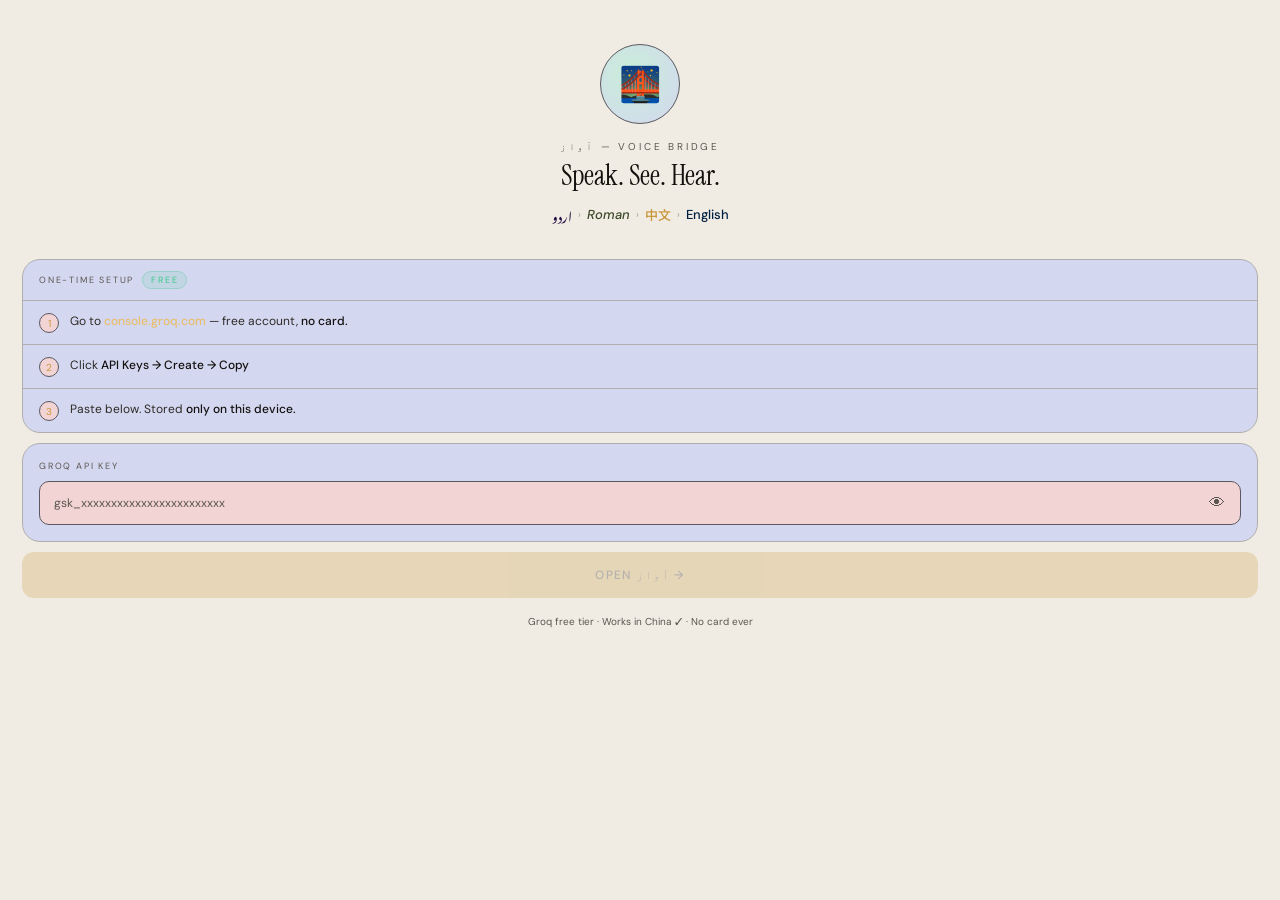
==== index.html @ 57aa71ff "Update index.html" ====
<!DOCTYPE html>
<html lang="ur">
<head>
<meta charset="UTF-8">
<meta name="viewport" content="width=device-width, initial-scale=1.0, maximum-scale=1.0, user-scalable=no">
<meta name="apple-mobile-web-app-capable" content="yes">
<meta name="apple-mobile-web-app-status-bar-style" content="black-translucent">
<meta name="apple-mobile-web-app-title" content="آواز">
<title>آواز</title>
<link href="https://fonts.googleapis.com/css2?family=Noto+Nastaliq+Urdu:wght@400;600&family=Noto+Sans+SC:wght@300;400&family=Instrument+Serif:ital@0;1&family=DM+Sans:ital,wght@0,300;0,400;0,500;1,300&display=swap" rel="stylesheet">
<style>
:root {
  --bg:    #f0ece3;
  --card:  #e8e4db;
  --s1:    #d4d7f0;
  --s2:    #f2d4d4;
  --s3:    #c8eed8;
  --rim:   #b0aead;
  --rim2:  #5a5860;
  --gold:  #c9973a;
  --goldf: #e8be6a;
  --goldd: #7a5a18;
  --jade:  #3ec98a;
  --red:   #e05555;
  --ink:   #12100e;
  --ink2:  #2d2a26;
  --ink3:  #5a5650;
  --ur-c:  #1a0a40;
  --ro-c:  #3d4a2a;
  --zh-c:  #2a1a00;
  --en-c:  #002040;
}
*,*::before,*::after{box-sizing:border-box;margin:0;padding:0;-webkit-tap-highlight-color:transparent;user-select:none;}
html,body{height:100%;height:-webkit-fill-available;background:var(--bg);color:var(--ink);font-family:'DM Sans',sans-serif;overflow:hidden;}

/* ══ SETUP ══ */
#setup{position:fixed;inset:0;z-index:999;background:var(--bg);display:flex;flex-direction:column;overflow-y:auto;-webkit-overflow-scrolling:touch;}
.setup-inner{flex:1;display:flex;flex-direction:column;align-items:center;padding:0 22px;padding-top:max(env(safe-area-inset-top,0px),44px);padding-bottom:max(env(safe-area-inset-bottom,0px),36px);}
.logo-ring{width:80px;height:80px;border-radius:50%;border:1px solid var(--rim2);background:radial-gradient(circle at 38% 38%,var(--s3),var(--s1));display:flex;align-items:center;justify-content:center;font-size:34px;margin-bottom:16px;}
.setup-eyebrow{font-size:10px;letter-spacing:0.28em;color:var(--ink3);text-transform:uppercase;margin-bottom:4px;}
.setup-title{font-family:'Instrument Serif',serif;font-size:28px;color:var(--ink);margin-bottom:4px;}
.setup-langs{display:flex;align-items:center;gap:6px;margin-bottom:28px;flex-wrap:wrap;justify-content:center;}
.sl{font-size:13px;font-weight:500;}
.sl.ur{font-family:'Noto Nastaliq Urdu',serif;color:var(--ur-c);}
.sl.ro{font-family:'DM Sans',sans-serif;font-style:italic;color:var(--ro-c);}
.sl.zh{font-family:'Noto Sans SC',sans-serif;color:var(--gold);}
.sl.en{color:var(--en-c);}
.s-arr{color:var(--ink3);font-size:10px;opacity:0.5;}
.steps-card{width:100%;background:var(--s1);border:0.5px solid var(--rim);border-radius:18px;overflow:hidden;margin-bottom:10px;}
.steps-head{padding:11px 16px;border-bottom:0.5px solid var(--rim);font-size:9px;letter-spacing:0.2em;color:var(--ink3);text-transform:uppercase;display:flex;align-items:center;gap:8px;}
.free-pill{background:rgba(62,201,138,0.12);border:0.5px solid rgba(62,201,138,0.3);border-radius:20px;padding:2px 8px;font-size:9px;color:var(--jade);}
.step-row{display:flex;gap:11px;align-items:flex-start;padding:11px 16px;border-bottom:0.5px solid var(--rim);}
.step-row:last-child{border-bottom:none;}
.step-n{width:20px;height:20px;border-radius:50%;background:var(--s2);border:0.5px solid var(--rim2);font-size:10px;color:var(--gold);display:flex;align-items:center;justify-content:center;flex-shrink:0;margin-top:1px;}
.step-text{font-size:12px;color:var(--ink2);line-height:1.6;}
.step-text a{color:var(--goldf);text-decoration:none;font-weight:500;}
.step-text strong{color:var(--ink);font-weight:500;}
.key-card{width:100%;background:var(--s1);border:0.5px solid var(--rim);border-radius:18px;padding:16px;margin-bottom:10px;}
.key-label{font-size:9px;letter-spacing:0.2em;color:var(--ink3);text-transform:uppercase;margin-bottom:9px;}
.key-field{position:relative;display:flex;align-items:center;}
.key-input{width:100%;background:var(--s2);border:0.5px solid var(--rim2);border-radius:10px;padding:13px 44px 13px 14px;font-family:'DM Sans',monospace;font-size:12px;color:var(--ink);outline:none;-webkit-appearance:none;}
.key-input::placeholder{color:var(--ink3);}
.eye-btn{position:absolute;right:12px;background:none;border:none;color:var(--ink3);font-size:16px;cursor:pointer;padding:4px;line-height:1;}
.cta{width:100%;padding:15px;background:var(--gold);border:none;border-radius:12px;font-family:'DM Sans',sans-serif;font-size:12px;font-weight:500;letter-spacing:0.12em;text-transform:uppercase;color:#07080f;cursor:pointer;transition:opacity 0.15s,transform 0.1s;margin-bottom:14px;}
.cta:disabled{opacity:0.25;cursor:not-allowed;}
.cta:active{transform:scale(0.97);opacity:0.9;}
.setup-note{font-size:10px;color:var(--ink3);text-align:center;line-height:1.9;}

/* ══ APP ══ */
#app{display:none;flex-direction:column;height:100%;height:-webkit-fill-available;}
.topbar{display:flex;align-items:center;justify-content:space-between;padding:max(env(safe-area-inset-top,0px),14px) 18px 12px;border-bottom:0.5px solid var(--rim);flex-shrink:0;}
.tb-brand{display:flex;align-items:baseline;gap:8px;}
.tb-name{font-family:'Instrument Serif',serif;font-size:20px;color:var(--ink);}
.tb-langs{display:flex;align-items:center;gap:4px;opacity:0.65;}
.tb-l{font-size:10px;}
.tb-l.ur{font-family:'Noto Nastaliq Urdu',serif;color:var(--ur-c);}
.tb-l.ro{font-style:italic;color:var(--ro-c);}
.tb-l.zh{font-family:'Noto Sans SC',sans-serif;color:var(--gold);}
.tb-l.en{color:var(--en-c);}
.tb-dot{width:3px;height:3px;border-radius:50%;background:var(--rim);flex-shrink:0;}
.gear-btn{width:34px;height:34px;border-radius:50%;background:var(--s1);border:0.5px solid var(--rim);display:flex;align-items:center;justify-content:center;font-size:15px;cursor:pointer;color:var(--ink3);transition:all 0.15s;}
.gear-btn:active{transform:scale(0.88);}

.history{flex:1;overflow-y:auto;overflow-x:hidden;padding:12px 14px 6px;display:flex;flex-direction:column;gap:10px;-webkit-overflow-scrolling:touch;}
.history::-webkit-scrollbar{display:none;}

.empty{flex:1;display:flex;flex-direction:column;align-items:center;justify-content:center;gap:14px;padding:40px 16px;}
.empty-orb{width:88px;height:88px;border-radius:50%;background:var(--s1);border:1px solid var(--rim);display:flex;align-items:center;justify-content:center;font-size:36px;}
.empty-title{font-family:'Instrument Serif',serif;font-size:24px;color:var(--ink2);}
.empty-hint{font-size:11px;color:var(--ink3);text-align:center;line-height:2.1;letter-spacing:0.03em;}

/* ── LIVE PANEL ── */
.live-panel{margin:0 14px 6px;background:var(--s1);border:0.5px solid var(--rim2);border-radius:16px;overflow:hidden;display:none;flex-direction:column;}
.live-panel.show{display:flex;}
.live-rec-row{display:flex;align-items:center;gap:9px;padding:10px 14px;border-bottom:0.5px solid var(--rim);}
.live-rec-dot{width:7px;height:7px;border-radius:50%;background:var(--red);animation:blink 0.8s infinite;flex-shrink:0;}
.live-rec-label{font-size:9px;letter-spacing:0.18em;color:var(--ink3);text-transform:uppercase;flex:1;}
.waveform{display:flex;align-items:center;gap:2px;height:16px;}
.wv{width:3px;border-radius:3px;background:var(--red);opacity:0.6;}
.wv:nth-child(1){animation:wave 0.9s 0.0s infinite ease-in-out;}
.wv:nth-child(2){animation:wave 0.9s 0.1s infinite ease-in-out;}
.wv:nth-child(3){animation:wave 0.9s 0.2s infinite ease-in-out;}
.wv:nth-child(4){animation:wave 0.9s 0.3s infinite ease-in-out;}
.wv:nth-child(5){animation:wave 0.9s 0.15s infinite ease-in-out;}
.wv:nth-child(6){animation:wave 0.9s 0.05s infinite ease-in-out;}
@keyframes wave{0%,100%{height:3px}50%{height:14px}}
.live-preview{padding:10px 14px;display:none;}
.live-preview.show{display:block;}
.live-preview-text{font-family:'Noto Nastaliq Urdu',serif;font-size:18px;color:var(--ur-c);direction:rtl;line-height:2;}

/* ── EDIT PANEL ── */
.edit-panel{margin:0 14px 6px;background:#fffcf0;border:1.5px solid var(--gold);border-radius:16px;overflow:hidden;display:none;flex-direction:column;animation:slideUp 0.22s cubic-bezier(0.2,0,0,1);}
.edit-panel.show{display:flex;}
@keyframes slideUp{from{opacity:0;transform:translateY(8px);}to{opacity:1;transform:translateY(0);}}
.edit-hdr{display:flex;align-items:center;justify-content:space-between;padding:9px 13px;background:rgba(201,151,58,0.07);border-bottom:1px solid rgba(201,151,58,0.2);}
.edit-title-txt{font-size:9px;letter-spacing:0.2em;color:var(--goldd);text-transform:uppercase;font-weight:500;}
.edit-hint-txt{font-size:9px;color:var(--ink3);font-style:italic;}
.edit-body{padding:11px 13px;border-bottom:1px solid rgba(201,151,58,0.15);}
.edit-ur-label{font-size:8px;letter-spacing:0.18em;color:var(--ink3);text-transform:uppercase;margin-bottom:5px;}
.edit-textarea{width:100%;font-family:'Noto Nastaliq Urdu',serif;font-size:19px;color:var(--ur-c);direction:rtl;line-height:2;background:transparent;border:none;outline:none;resize:none;-webkit-appearance:none;user-select:text;-webkit-user-select:text;min-height:56px;padding:2px;caret-color:var(--gold);}
.edit-textarea::placeholder{color:rgba(201,151,58,0.3);font-size:15px;}
.edit-foot{display:flex;gap:8px;padding:9px 13px;align-items:center;}
.edit-cancel{width:40px;height:40px;border-radius:50%;background:rgba(224,85,85,0.07);border:0.5px solid rgba(224,85,85,0.25);display:flex;align-items:center;justify-content:center;font-size:14px;cursor:pointer;color:var(--red);flex-shrink:0;transition:all 0.15s;}
.edit-cancel:active{transform:scale(0.88);}
.edit-go{flex:1;padding:12px;background:var(--gold);border:none;border-radius:10px;font-family:'DM Sans',sans-serif;font-size:11px;font-weight:500;letter-spacing:0.1em;text-transform:uppercase;color:#07080f;cursor:pointer;transition:opacity 0.15s,transform 0.1s;}
.edit-go:active{transform:scale(0.96);}
.edit-go:disabled{opacity:0.28;cursor:not-allowed;transform:none!important;}

/* ── BUBBLE ── */
.bubble{animation:riseUp 0.3s cubic-bezier(0.2,0,0,1);}
@keyframes riseUp{from{opacity:0;transform:translateY(10px) scale(0.99);}to{opacity:1;transform:translateY(0) scale(1);}}
.bcard{background:var(--card);border:0.5px solid var(--rim);border-radius:16px;overflow:hidden;transition:border-color 0.25s,box-shadow 0.25s;}
.bcard.speaking{border-color:var(--goldd);box-shadow:0 0 0 1px var(--goldd),0 0 24px rgba(201,151,58,0.09);}

/* each language row */
.brow{display:flex;align-items:stretch;border-bottom:0.5px solid var(--rim);}
.brow:last-of-type{border-bottom:none;}
.brow-flag{width:24px;flex-shrink:0;display:flex;align-items:center;justify-content:center;padding-left:9px;}
.brow-flag-dot{width:5px;height:5px;border-radius:50%;}
.brow-flag-dot.ur{background:var(--ur-c);}
.brow-flag-dot.ro{background:var(--ro-c);}
.brow-flag-dot.zh{background:var(--gold);}
.brow-flag-dot.en{background:var(--en-c);}
.brow-content{flex:1;padding:7px 9px 7px 5px;min-width:0;}
.brow-label{font-size:7px;letter-spacing:0.16em;text-transform:uppercase;margin-bottom:1px;opacity:0.5;}
.brow-label.ur{color:var(--ur-c);}
.brow-label.ro{color:var(--ro-c);}
.brow-label.zh{color:var(--gold);}
.brow-label.en{color:var(--en-c);}
.brow-text.ur{font-family:'Noto Nastaliq Urdu',serif;font-size:17px;color:var(--ur-c);direction:rtl;line-height:1.85;text-align:right;}
.brow-text.ro{font-family:'DM Sans',sans-serif;font-style:italic;font-size:12px;color:var(--ro-c);line-height:1.45;font-weight:300;}
.brow-text.zh{font-family:'Noto Sans SC',sans-serif;font-size:19px;color:var(--zh-c);line-height:1.35;font-weight:300;letter-spacing:0.02em;}
.brow-text.en{font-family:'DM Sans',sans-serif;font-size:12px;color:var(--en-c);line-height:1.45;font-weight:300;}

/* zh char spans */
.zh-char{display:inline;transition:color 0.12s,text-shadow 0.12s;}
.zh-char.lit{color:var(--goldf);text-shadow:0 0 16px rgba(232,190,106,0.55);}

/* action btns — on zh row right side */
.brow-actions{display:flex;flex-direction:column;gap:4px;padding:0 9px 0 3px;align-items:center;justify-content:center;flex-shrink:0;}
.icon-btn{width:32px;height:32px;border-radius:50%;display:flex;align-items:center;justify-content:center;cursor:pointer;font-size:12px;transition:all 0.15s;}
.icon-btn:active{transform:scale(0.85);}
.spk-btn{background:var(--s2);border:0.5px solid var(--rim2);color:var(--ink3);}
.spk-btn.on{background:rgba(201,151,58,0.12);border-color:var(--gold);color:var(--gold);}
.edt-btn{background:rgba(201,151,58,0.07);border:0.5px solid rgba(201,151,58,0.25);color:var(--goldd);}

.bfoot{display:flex;align-items:center;justify-content:space-between;padding:4px 11px 6px;}
.bfoot-time{font-size:8px;color:var(--ink3);}
.bfoot-badge{font-size:8px;color:var(--goldd);letter-spacing:0.1em;text-transform:uppercase;}

/* ── STATUS ── */
.statusbar{margin:4px 14px 5px;background:var(--s1);border:0.5px solid var(--rim);border-radius:10px;padding:9px 13px;display:flex;align-items:center;gap:9px;flex-shrink:0;}
.sdot{width:7px;height:7px;border-radius:50%;background:var(--rim2);flex-shrink:0;transition:background 0.2s;}
.sdot.rec{background:var(--red);animation:blink 0.9s infinite;}
.sdot.proc{background:var(--gold);animation:blink 0.5s infinite;}
.sdot.ok{background:var(--jade);}
@keyframes blink{0%,100%{opacity:1}50%{opacity:0.12}}
.smsg{font-size:11px;color:var(--ink2);letter-spacing:0.03em;flex:1;}
.errbox{margin:0 14px 4px;background:rgba(224,85,85,0.07);border:0.5px solid rgba(224,85,85,0.22);border-radius:10px;padding:9px 13px;font-size:11px;color:var(--red);line-height:1.6;display:none;}
.errbox.show{display:block;}
.install-banner{margin:0 14px 4px;background:rgba(201,151,58,0.07);border:0.5px solid rgba(201,151,58,0.2);border-radius:10px;padding:9px 13px;font-size:11px;color:var(--ink2);line-height:1.7;display:none;}
.install-banner.show{display:block;}
.install-banner strong{color:var(--goldf);font-weight:500;}

/* ── CONTROLS ── */
.controls{padding:10px 28px;padding-bottom:max(env(safe-area-inset-bottom,0px),16px);display:flex;align-items:center;justify-content:center;gap:24px;flex-shrink:0;}
.ctrl-btn{width:46px;height:46px;border-radius:50%;background:var(--s1);border:0.5px solid var(--rim);display:flex;align-items:center;justify-content:center;cursor:pointer;color:var(--ink3);font-size:17px;transition:all 0.15s;}
.ctrl-btn:active{transform:scale(0.88);}
.mic-wrap{display:flex;flex-direction:column;align-items:center;gap:7px;}
.mic-btn{width:76px;height:76px;border-radius:50%;background:var(--s2);border:1.5px solid var(--rim2);display:flex;align-items:center;justify-content:center;cursor:pointer;outline:none;-webkit-appearance:none;transition:all 0.2s;}
.mic-svg{width:27px;height:27px;fill:var(--ink3);transition:fill 0.2s;}
.mic-btn.rec{background:rgba(224,85,85,0.09);border-color:var(--red);animation:pulse 1.6s infinite;}
.mic-btn.rec .mic-svg{fill:var(--red);}
.mic-btn.proc{border-color:var(--goldd);}
.mic-btn.proc .mic-svg{fill:var(--gold);}
.mic-btn.edit-mode{border-color:var(--goldd);background:rgba(201,151,58,0.05);}
.mic-btn.edit-mode .mic-svg{fill:var(--goldd);}
@keyframes pulse{0%{box-shadow:0 0 0 0 rgba(224,85,85,0.35);}60%{box-shadow:0 0 0 18px rgba(224,85,85,0);}100%{box-shadow:0 0 0 0 rgba(224,85,85,0);}}
.mic-btn:active{transform:scale(0.92);}
.mic-label{font-size:9px;color:var(--ink3);letter-spacing:0.16em;text-transform:uppercase;}
</style>
</head>
<body>

<!-- ══════════ SETUP ══════════ -->
<div id="setup">
<div class="setup-inner">
  <div class="logo-ring">🌉</div>
  <div class="setup-eyebrow">آواز — Voice Bridge</div>
  <div class="setup-title">Speak. See. Hear.</div>
  <div class="setup-langs">
    <span class="sl ur">اردو</span><span class="s-arr">›</span>
    <span class="sl ro">Roman</span><span class="s-arr">›</span>
    <span class="sl zh">中文</span><span class="s-arr">›</span>
    <span class="sl en">English</span>
  </div>

  <div class="steps-card">
    <div class="steps-head">One-time setup <span class="free-pill">FREE</span></div>
    <div class="step-row">
      <div class="step-n">1</div>
      <div class="step-text">Go to <a href="https://console.groq.com" target="_blank">console.groq.com</a> — free account, <strong>no card.</strong></div>
    </div>
    <div class="step-row">
      <div class="step-n">2</div>
      <div class="step-text">Click <strong>API Keys → Create → Copy</strong></div>
    </div>
    <div class="step-row">
      <div class="step-n">3</div>
      <div class="step-text">Paste below. Stored <strong>only on this device.</strong></div>
    </div>
  </div>

  <div class="key-card">
    <div class="key-label">Groq API Key</div>
    <div class="key-field">
      <input type="password" id="keyInput" class="key-input"
        placeholder="gsk_xxxxxxxxxxxxxxxxxxxxxxxx"
        autocomplete="off" autocorrect="off" autocapitalize="none" spellcheck="false">
      <button class="eye-btn" onclick="toggleEye()">👁</button>
    </div>
  </div>

  <button class="cta" id="ctaBtn" onclick="saveKey()" disabled>Open آواز →</button>
  <p class="setup-note">Groq free tier · Works in China ✓ · No card ever</p>
</div>
</div>

<!-- ══════════ APP ══════════ -->
<div id="app">
  <div class="topbar">
    <div class="tb-brand">
      <div class="tb-name">آواز</div>
      <div class="tb-langs">
        <span class="tb-l ur">اردو</span><div class="tb-dot"></div>
        <span class="tb-l ro">roman</span><div class="tb-dot"></div>
        <span class="tb-l zh">中文</span><div class="tb-dot"></div>
        <span class="tb-l en">en</span>
      </div>
    </div>
    <div class="gear-btn" onclick="resetKey()">⚙</div>
  </div>

  <div class="history" id="history">
    <div class="empty" id="emptyState">
      <div class="empty-orb">🎙</div>
      <div class="empty-title">بولیں</div>
      <div class="empty-hint">speak urdu · whisper transcribes<br>fix if needed · see all 4 languages<br>hear chinese instantly</div>
    </div>
  </div>

  <!-- LIVE PANEL -->
  <div class="live-panel" id="livePanel">
    <div class="live-rec-row" id="recRow">
      <div class="live-rec-dot"></div>
      <div class="live-rec-label" id="recLabel">listening in urdu</div>
      <div class="waveform"><div class="wv"></div><div class="wv"></div><div class="wv"></div><div class="wv"></div><div class="wv"></div><div class="wv"></div></div>
    </div>
    <div class="live-preview" id="livePreview">
      <div class="live-preview-text" id="livePreviewText"></div>
    </div>
  </div>

  <!-- EDIT PANEL -->
  <div class="edit-panel" id="editPanel">
    <div class="edit-hdr">
      <div class="edit-title-txt">✏️ &nbsp;fix urdu — ترمیم</div>
      <div class="edit-hint-txt">whisper mistake? correct it</div>
    </div>
    <div class="edit-body">
      <div class="edit-ur-label">اردو transcript</div>
      <textarea id="editTextarea" class="edit-textarea" dir="rtl"
        placeholder="یہاں لکھیں…" rows="3"
        autocorrect="off" autocapitalize="off" spellcheck="false"></textarea>
    </div>
    <div class="edit-foot">
      <div class="edit-cancel" onclick="cancelEdit()">✕</div>
      <button class="edit-go" id="editGoBtn" onclick="confirmEdit()">→ translate all 4</button>
    </div>
  </div>

  <div class="errbox" id="errbox"></div>
  <div class="install-banner" id="installBanner">
    💡 <strong>Add to Home Screen:</strong> Safari Share (↑) → "Add to Home Screen"
  </div>

  <div class="statusbar">
    <div class="sdot" id="sdot"></div>
    <div class="smsg" id="smsg">ready — tap mic · speak in urdu</div>
  </div>

  <div class="controls">
    <div class="ctrl-btn" onclick="clearHistory()">✕</div>
    <div class="mic-wrap">
      <button class="mic-btn" id="micBtn" onclick="handleMic()">
        <svg class="mic-svg" viewBox="0 0 24 24" xmlns="http://www.w3.org/2000/svg">
          <path d="M12 1a4 4 0 0 1 4 4v6a4 4 0 0 1-8 0V5a4 4 0 0 1 4-4zm0 16a7 7 0 0 0 7-7 1 1 0 0 1 2 0 9 9 0 0 1-8 8.945V21h2a1 1 0 0 1 0 2H9a1 1 0 0 1 0-2h2v-2.055A9 9 0 0 1 3 10a1 1 0 0 1 2 0 7 7 0 0 0 7 7z"/>
        </svg>
      </button>
      <span class="mic-label" id="micLabel">tap to speak</span>
    </div>
    <div class="ctrl-btn" onclick="replayLast()">▶</div>
  </div>
</div>

<script>
'use strict';
const $=id=>document.getElementById(id);
const setupEl=$('setup'),appEl=$('app');
const keyInput=$('keyInput'),ctaBtn=$('ctaBtn');
const historyEl=$('history');
const livePanel=$('livePanel'),recLabel=$('recLabel');
const livePreview=$('livePreview'),livePreviewText=$('livePreviewText');
const editPanel=$('editPanel'),editTextarea=$('editTextarea'),editGoBtn=$('editGoBtn');
const errbox=$('errbox'),sdot=$('sdot'),smsg=$('smsg');
const micBtn=$('micBtn'),micLabel=$('micLabel'),installBanner=$('installBanner');

let groqKey='',mediaRecorder=null,audioChunks=[];
let isRecording=false,lastBubbleId=null,count=0,ttsTimer=null,pendingUrdu='';

// ── boot ──
document.addEventListener('DOMContentLoaded',()=>{
  const s=localStorage.getItem('vb_key');
  if(s&&s.startsWith('gsk_')){groqKey=s;openApp();}
});
keyInput.addEventListener('input',()=>{ctaBtn.disabled=keyInput.value.trim().length<20;});
function toggleEye(){keyInput.type=keyInput.type==='password'?'text':'password';}
function saveKey(){const k=keyInput.value.trim();if(!k)return;groqKey=k;localStorage.setItem('vb_key',k);openApp();}
function openApp(){
  setupEl.style.display='none';appEl.style.display='flex';
  const ios=/iP(hone|ad|od)/.test(navigator.userAgent)&&!window.MSStream;
  if(ios&&!window.navigator.standalone&&!localStorage.getItem('vb_hint')){
    installBanner.classList.add('show');localStorage.setItem('vb_hint','1');
    setTimeout(()=>installBanner.classList.remove('show'),8000);
  }
  window.speechSynthesis&&window.speechSynthesis.getVoices();
}
function resetKey(){if(!confirm('Change Groq API key?'))return;localStorage.removeItem('vb_key');location.reload();}
function setSt(type,msg){sdot.className='sdot'+(type?' '+type:'');smsg.textContent=msg;}
function showErr(msg,ms=6000){errbox.textContent=msg;errbox.classList.add('show');setTimeout(()=>errbox.classList.remove('show'),ms);}

// ── live panel ──
function showLivePanel(recMode){
  livePanel.classList.add('show');
  livePreview.classList.remove('show');
  livePreviewText.textContent='';
  recLabel.textContent=recMode?'listening in urdu':'transcribing…';
}
function hideLivePanel(){livePanel.classList.remove('show');}

// ── edit panel ──
function showEditPanel(urdu){
  pendingUrdu=urdu;
  editTextarea.value=urdu;
  editGoBtn.disabled=!urdu.trim();
  editPanel.classList.add('show');
  micBtn.classList.add('edit-mode');
  micLabel.textContent='confirm →';
  setSt('proc','review · fix urdu if whisper erred');
  setTimeout(()=>{
    editTextarea.focus();
    const l=editTextarea.value.length;
    editTextarea.setSelectionRange(l,l);
  },250);
}
function hideEditPanel(){
  editPanel.classList.remove('show');
  micBtn.classList.remove('edit-mode');
  micLabel.textContent='tap to speak';
}
editTextarea.addEventListener('input',()=>{editGoBtn.disabled=!editTextarea.value.trim();});
function cancelEdit(){hideEditPanel();hideLivePanel();pendingUrdu='';setSt('','ready — tap mic · speak in urdu');}

// ── confirm → fetch all 4 via single Groq LLM call ──
async function confirmEdit(){
  const urdu=editTextarea.value.trim();
  if(!urdu)return;
  const wasEdited=(urdu!==pendingUrdu);
  hideEditPanel();
  micBtn.classList.add('proc');
  micLabel.textContent='translating…';
  setSt('proc','fetching roman + 中文 + english…');
  editGoBtn.disabled=true;

  try{
    const result=await fetchAllTranslations(urdu);
    micBtn.classList.remove('proc');
    micLabel.textContent='tap to speak';
    setSt('ok','speaking chinese…');
    const id=addBubble(urdu,result.roman,result.zh,result.en,wasEdited);
    lastBubbleId=id;
    speakBubble(id,result.zh,()=>setSt('','ready — tap mic · speak in urdu'));
  }catch(e){
    micBtn.classList.remove('proc');
    micLabel.textContent='tap to speak';
    showErr(e.message||'translation error');
    setSt('','ready — tap mic · speak in urdu');
  }finally{
    editGoBtn.disabled=false;
  }
}

// ── single Groq LLM call → roman + zh + en ──
async function fetchAllTranslations(urdu){
  const prompt=`Translate this Urdu text into three forms. Return ONLY a JSON object, no markdown, no preamble.

Urdu: "${urdu}"

Return exactly:
{"roman":"<phonetic Roman Urdu transliteration>","zh":"<Simplified Chinese translation>","en":"<English translation>"}`;

  const resp=await fetch('https://api.groq.com/openai/v1/chat/completions',{
    method:'POST',
    headers:{'Authorization':'Bearer '+groqKey,'Content-Type':'application/json'},
    body:JSON.stringify({
      model:'llama-3.3-70b-versatile',
      max_tokens:300,
      temperature:0.1,
      messages:[{role:'user',content:prompt}]
    })
  });

  if(resp.status===401)throw new Error('Invalid API key — tap ⚙ to update.');
  if(resp.status===429)throw new Error('Rate limit hit. Wait and retry.');
  if(!resp.ok){
    let m='API error '+resp.status;
    try{const j=await resp.json();m=j?.error?.message||m;}catch(_){}
    throw new Error(m);
  }
  const data=await resp.json();
  let text=(data.choices?.[0]?.message?.content||'').trim();
  // strip any accidental markdown fences
  text=text.replace(/^```[a-z]*\n?/i,'').replace(/\n?```$/,'').trim();
  let parsed;
  try{parsed=JSON.parse(text);}catch(e){throw new Error('Translation parse error. Try again.');}
  if(!parsed.roman||!parsed.zh||!parsed.en)throw new Error('Incomplete translation response.');
  return parsed;
}

// ── mic / recording ──
async function handleMic(){
  if(editPanel.classList.contains('show')){confirmEdit();return;}
  if(isRecording){stopRec();return;}
  try{
    const stream=await navigator.mediaDevices.getUserMedia({audio:{echoCancellation:true,noiseSuppression:true,sampleRate:16000}});
    startRec(stream);
  }catch(e){showErr('Microphone access denied.');}
}

function startRec(stream){
  audioChunks=[];
  const types=['audio/webm;codecs=opus','audio/webm','audio/mp4','audio/ogg;codecs=opus','audio/ogg'];
  const mime=types.find(t=>MediaRecorder.isTypeSupported(t))||'';
  mediaRecorder=new MediaRecorder(stream,mime?{mimeType:mime}:{});
  mediaRecorder.ondataavailable=e=>{if(e.data&&e.data.size>0)audioChunks.push(e.data);};
  mediaRecorder.onstop=processAudio;
  mediaRecorder.start(200);
  isRecording=true;
  micBtn.classList.add('rec');
  micLabel.textContent='tap to stop';
  showLivePanel(true);
  setSt('rec','recording — speak in urdu');
}

function stopRec(){
  if(!mediaRecorder||mediaRecorder.state==='inactive')return;
  mediaRecorder.stop();
  mediaRecorder.stream.getTracks().forEach(t=>t.stop());
  isRecording=false;
  micBtn.classList.remove('rec');
  micBtn.classList.add('proc');
  micLabel.textContent='transcribing…';
  recLabel.textContent='transcribing with whisper…';
  setSt('proc','transcribing urdu…');
}

async function processAudio(){
  micBtn.classList.remove('proc');
  micLabel.textContent='tap to speak';
  if(!audioChunks.length){hideLivePanel();setSt('','ready — tap mic · speak in urdu');return;}
  const mime=mediaRecorder.mimeType||'audio/webm';
  const ext=mime.includes('mp4')?'m4a':mime.includes('ogg')?'ogg':'webm';
  const blob=new Blob(audioChunks,{type:mime});
  try{
    const form=new FormData();
    form.append('file',blob,'rec.'+ext);
    form.append('model','whisper-large-v3');
    form.append('language','ur');
    form.append('response_format','json');
    const r1=await fetch('https://api.groq.com/openai/v1/audio/transcriptions',{
      method:'POST',headers:{Authorization:'Bearer '+groqKey},body:form
    });
    if(r1.status===401){hideLivePanel();showErr('Invalid API key. Tap ⚙ to update.');setSt('','ready');return;}
    if(r1.status===429){hideLivePanel();showErr('Rate limit. Wait and retry.');setSt('','ready');return;}
    if(!r1.ok){hideLivePanel();let em='Error '+r1.status;try{const j=await r1.json();em=j?.error?.message||em;}catch(_){}showErr(em);setSt('','ready');return;}
    const d1=await r1.json();
    const urdu=(d1.text||'').trim();
    if(!urdu){hideLivePanel();showErr('No speech detected. Try again.');setSt('','ready');return;}
    livePreviewText.textContent=urdu;
    livePreview.classList.add('show');
    recLabel.textContent='transcribed ✓ — review below';
    await sleep(380);
    hideLivePanel();
    showEditPanel(urdu);
  }catch(e){
    hideLivePanel();
    showErr('Network error: '+(e.message||'check connection'));
    setSt('','ready — tap mic · speak in urdu');
  }
}

function sleep(ms){return new Promise(r=>setTimeout(r,ms));}

// ── edit an existing bubble ──
function editBubble(id){
  const urEl=document.querySelector('#'+id+' .brow-text.ur');
  if(!urEl)return;
  const urdu=urEl.textContent;
  const bEl=$(id);if(bEl)bEl.remove();
  if(!historyEl.querySelector('.bubble')){
    historyEl.innerHTML=`<div class="empty" id="emptyState">
      <div class="empty-orb">🎙</div><div class="empty-title">بولیں</div>
      <div class="empty-hint">speak urdu · whisper transcribes<br>fix if needed · see all 4 languages<br>hear chinese instantly</div>
    </div>`;
  }
  if(lastBubbleId===id)lastBubbleId=null;
  showEditPanel(urdu);
}

// ── add bubble — 4 rows ──
function addBubble(urdu,roman,zh,en,wasEdited=false){
  const es=$('emptyState');if(es)es.remove();
  const id='b'+(++count);
  const time=new Date().toLocaleTimeString([],{hour:'2-digit',minute:'2-digit'});
  const zhSpans=[...zh].map((ch,i)=>`<span class="zh-char" id="${id}-c${i}">${escHtml(ch)}</span>`).join('');

  const div=document.createElement('div');
  div.className='bubble';div.id=id;
  div.innerHTML=`
    <div class="bcard" id="card-${id}">
      <div class="brow">
        <div class="brow-flag"><div class="brow-flag-dot ur"></div></div>
        <div class="brow-content">
          <div class="brow-label ur">اردو</div>
          <div class="brow-text ur">${escHtml(urdu)}</div>
        </div>
      </div>
      <div class="brow">
        <div class="brow-flag"><div class="brow-flag-dot ro"></div></div>
        <div class="brow-content">
          <div class="brow-label ro">roman urdu</div>
          <div class="brow-text ro">${escHtml(roman)}</div>
        </div>
      </div>
      <div class="brow">
        <div class="brow-flag"><div class="brow-flag-dot zh"></div></div>
        <div class="brow-content">
          <div class="brow-label zh">中文</div>
          <div class="brow-text zh" id="zht-${id}">${zhSpans}</div>
        </div>
        <div class="brow-actions">
          <div class="icon-btn spk-btn" id="spk-${id}" onclick="replayBubble('${id}')">🔊</div>
          <div class="icon-btn edt-btn" onclick="editBubble('${id}')">✏️</div>
        </div>
      </div>
      <div class="brow">
        <div class="brow-flag"><div class="brow-flag-dot en"></div></div>
        <div class="brow-content">
          <div class="brow-label en">english</div>
          <div class="brow-text en">${escHtml(en)}</div>
        </div>
      </div>
    </div>
    <div class="bfoot">
      <span class="bfoot-time">${time}</span>
      ${wasEdited?'<span class="bfoot-badge">✏ edited</span>':''}
    </div>`;
  historyEl.appendChild(div);
  historyEl.scrollTop=historyEl.scrollHeight;
  return id;
}

function escHtml(s){return s.replace(/&/g,'&amp;').replace(/</g,'&lt;').replace(/>/g,'&gt;').replace(/"/g,'&quot;');}

// ── TTS with character highlight ──
function replayBubble(id){const t=getBubbleZhText(id);if(t)speakBubble(id,t,()=>{});}
function getBubbleZhText(id){const e=$('zht-'+id);return e?e.textContent:'';}

function speakBubble(id,zh,onEnd){
  if(!window.speechSynthesis){onEnd();return;}
  window.speechSynthesis.cancel();
  clearHighlight(id);
  const card=$('card-'+id),spk=$('spk-'+id);
  card&&card.classList.add('speaking');
  spk&&spk.classList.add('on');
  const total=[...zh].length;
  const u=new SpeechSynthesisUtterance(zh);
  u.lang='zh-CN';u.rate=0.82;u.pitch=1.0;
  const vs=window.speechSynthesis.getVoices();
  const v=vs.find(v=>v.lang==='zh-CN')||vs.find(v=>v.lang.startsWith('zh'));
  if(v)u.voice=v;
  const mpc=350/u.rate;
  u.onstart=()=>animateChars(id,total,mpc);
  u.onend=()=>{clearTimeout(ttsTimer);litAll(id,total);setTimeout(()=>{clearHighlight(id);card&&card.classList.remove('speaking');spk&&spk.classList.remove('on');onEnd();},350);};
  u.onerror=()=>{clearTimeout(ttsTimer);clearHighlight(id);card&&card.classList.remove('speaking');spk&&spk.classList.remove('on');onEnd();};
  window.speechSynthesis.speak(u);
}
function animateChars(id,total,mpc){
  let i=0;
  function next(){if(i>0)unlit(id,i-1);if(i<total){lit(id,i);i++;ttsTimer=setTimeout(next,mpc);}}
  next();
}
function lit(id,i){const e=$(id+'-c'+i);if(e)e.classList.add('lit');}
function unlit(id,i){const e=$(id+'-c'+i);if(e)e.classList.remove('lit');}
function litAll(id,t){for(let i=0;i<t;i++)lit(id,i);}
function clearHighlight(id){clearTimeout(ttsTimer);const e=$('zht-'+id);if(!e)return;e.querySelectorAll('.zh-char').forEach(c=>c.classList.remove('lit'));}
function replayLast(){if(lastBubbleId)replayBubble(lastBubbleId);}

function clearHistory(){
  window.speechSynthesis&&window.speechSynthesis.cancel();
  clearTimeout(ttsTimer);
  hideEditPanel();hideLivePanel();
  lastBubbleId=null;count=0;pendingUrdu='';
  historyEl.innerHTML=`<div class="empty" id="emptyState">
    <div class="empty-orb">🎙</div><div class="empty-title">بولیں</div>
    <div class="empty-hint">speak urdu · whisper transcribes<br>fix if needed · see all 4 languages<br>hear chinese instantly</div>
  </div>`;
  setSt('','ready — tap mic · speak in urdu');
}

window.speechSynthesis&&window.speechSynthesis.getVoices();
if(window.speechSynthesis)window.speechSynthesis.onvoiceschanged=()=>window.speechSynthesis.getVoices();
</script>
</body>
</html>
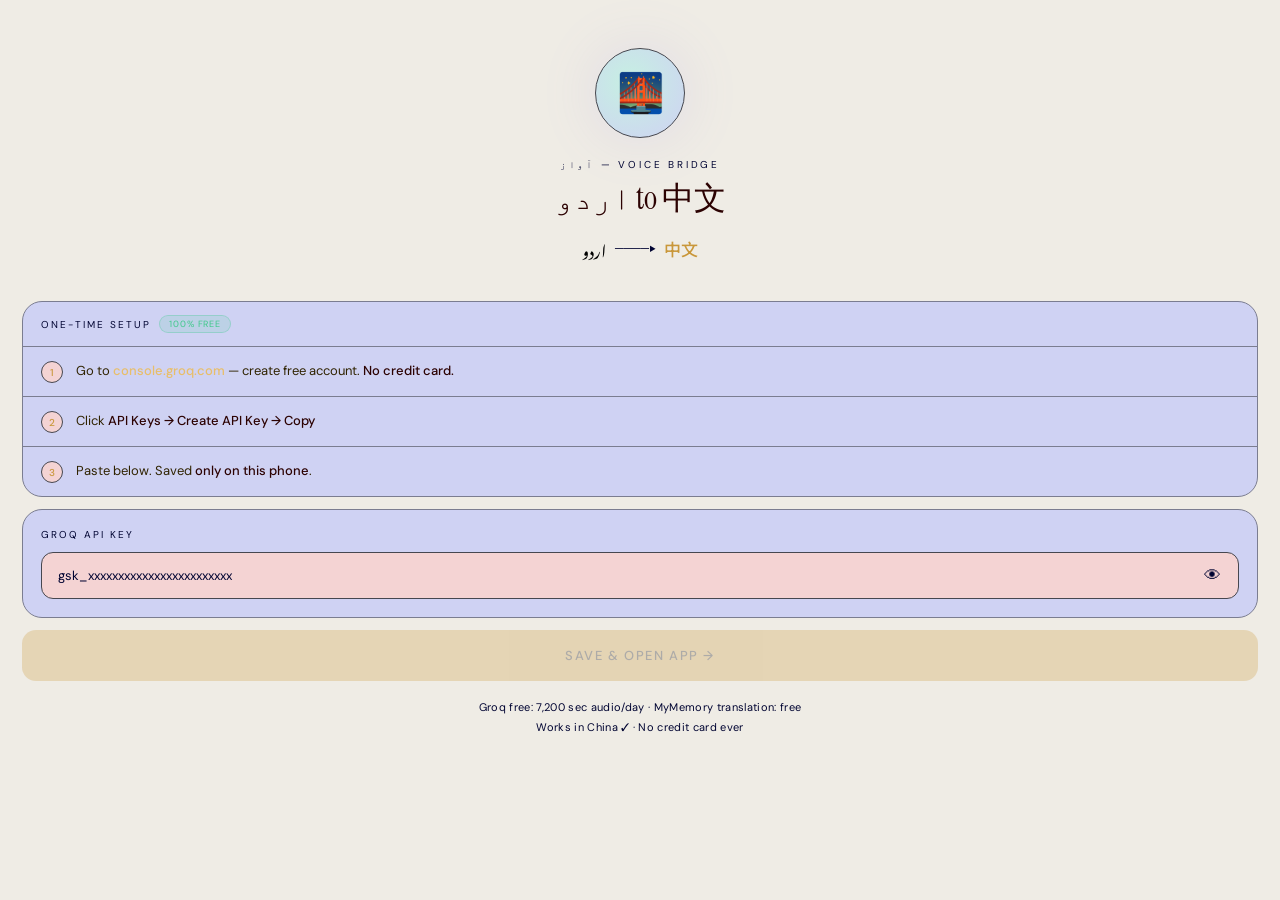
==== commit 168288d1: "Update index.html" ====
--- a/index.html
+++ b/index.html
@@ -7,95 +7,103 @@
 <meta name="apple-mobile-web-app-status-bar-style" content="black-translucent">
 <meta name="apple-mobile-web-app-title" content="آواز">
 <title>آواز</title>
-<link href="https://fonts.googleapis.com/css2?family=Noto+Nastaliq+Urdu:wght@400;600&family=Noto+Sans+SC:wght@300;400&family=Instrument+Serif:ital@0;1&family=DM+Sans:ital,wght@0,300;0,400;0,500;1,300&display=swap" rel="stylesheet">
+<link href="https://fonts.googleapis.com/css2?family=Noto+Nastaliq+Urdu:wght@400;600&family=Noto+Sans+SC:wght@300;400;700&family=Instrument+Serif:ital@0;1&family=DM+Sans:wght@300;400;500&display=swap" rel="stylesheet">
 <style>
 :root {
-  --bg:    #f0ece3;
-  --card:  #e8e4db;
-  --s1:    #d4d7f0;
-  --s2:    #f2d4d4;
-  --s3:    #c8eed8;
-  --rim:   #b0aead;
-  --rim2:  #5a5860;
+  --bg:    #efece5;
+  --s1:    #cfd2f3;
+  --s2:    #f4d3d3;
+  --s3:    #c6f0e2;
+  --rim:   #7b7d90;
+  --rim2:  #464750;
   --gold:  #c9973a;
   --goldf: #e8be6a;
   --goldd: #7a5a18;
   --jade:  #3ec98a;
   --red:   #e05555;
-  --ink:   #12100e;
-  --ink2:  #2d2a26;
-  --ink3:  #5a5650;
-  --ur-c:  #1a0a40;
-  --ro-c:  #3d4a2a;
-  --zh-c:  #2a1a00;
-  --en-c:  #002040;
-}
+  --lav:   #000000;
+  --lavf:  #0e0a30;
+  --text:  #2c0202;
+  --text2: #302300;
+  --text3: #000432;
+  --edit-bg: #fffbe8;
+  --edit-border: #c9973a;
+}
+
 *,*::before,*::after{box-sizing:border-box;margin:0;padding:0;-webkit-tap-highlight-color:transparent;user-select:none;}
-html,body{height:100%;height:-webkit-fill-available;background:var(--bg);color:var(--ink);font-family:'DM Sans',sans-serif;overflow:hidden;}
+html,body{height:100%;height:-webkit-fill-available;background:var(--bg);color:var(--text);font-family:'DM Sans',sans-serif;overflow:hidden;}
 
 /* ══ SETUP ══ */
 #setup{position:fixed;inset:0;z-index:999;background:var(--bg);display:flex;flex-direction:column;overflow-y:auto;-webkit-overflow-scrolling:touch;}
-.setup-inner{flex:1;display:flex;flex-direction:column;align-items:center;padding:0 22px;padding-top:max(env(safe-area-inset-top,0px),44px);padding-bottom:max(env(safe-area-inset-bottom,0px),36px);}
-.logo-ring{width:80px;height:80px;border-radius:50%;border:1px solid var(--rim2);background:radial-gradient(circle at 38% 38%,var(--s3),var(--s1));display:flex;align-items:center;justify-content:center;font-size:34px;margin-bottom:16px;}
-.setup-eyebrow{font-size:10px;letter-spacing:0.28em;color:var(--ink3);text-transform:uppercase;margin-bottom:4px;}
-.setup-title{font-family:'Instrument Serif',serif;font-size:28px;color:var(--ink);margin-bottom:4px;}
-.setup-langs{display:flex;align-items:center;gap:6px;margin-bottom:28px;flex-wrap:wrap;justify-content:center;}
-.sl{font-size:13px;font-weight:500;}
-.sl.ur{font-family:'Noto Nastaliq Urdu',serif;color:var(--ur-c);}
-.sl.ro{font-family:'DM Sans',sans-serif;font-style:italic;color:var(--ro-c);}
-.sl.zh{font-family:'Noto Sans SC',sans-serif;color:var(--gold);}
-.sl.en{color:var(--en-c);}
-.s-arr{color:var(--ink3);font-size:10px;opacity:0.5;}
-.steps-card{width:100%;background:var(--s1);border:0.5px solid var(--rim);border-radius:18px;overflow:hidden;margin-bottom:10px;}
-.steps-head{padding:11px 16px;border-bottom:0.5px solid var(--rim);font-size:9px;letter-spacing:0.2em;color:var(--ink3);text-transform:uppercase;display:flex;align-items:center;gap:8px;}
-.free-pill{background:rgba(62,201,138,0.12);border:0.5px solid rgba(62,201,138,0.3);border-radius:20px;padding:2px 8px;font-size:9px;color:var(--jade);}
-.step-row{display:flex;gap:11px;align-items:flex-start;padding:11px 16px;border-bottom:0.5px solid var(--rim);}
+.setup-inner{flex:1;display:flex;flex-direction:column;align-items:center;padding:0 22px;padding-top:max(env(safe-area-inset-top,0px),48px);padding-bottom:max(env(safe-area-inset-bottom,0px),40px);}
+.logo-ring{width:90px;height:90px;border-radius:50%;border:1px solid var(--rim2);background:radial-gradient(circle at 38% 38%,var(--s3),var(--s1));display:flex;align-items:center;justify-content:center;font-size:38px;margin-bottom:20px;box-shadow:0 0 60px rgba(142,130,224,0.14);}
+.setup-eyebrow{font-size:10px;letter-spacing:0.28em;color:var(--text3);text-transform:uppercase;margin-bottom:6px;}
+.setup-title{font-family:'Instrument Serif',serif;font-size:32px;color:var(--text);margin-bottom:6px;}
+.setup-sub{display:flex;align-items:center;gap:8px;margin-bottom:32px;}
+.s-ur{font-family:'Noto Nastaliq Urdu',serif;font-size:17px;color:var(--lav);}
+.s-arr{color:var(--text3);font-size:12px;}
+.s-zh{font-family:'Noto Sans SC',sans-serif;font-size:17px;color:var(--gold);font-weight:500;}
+.steps-card{width:100%;background:var(--s1);border:0.5px solid var(--rim);border-radius:20px;overflow:hidden;margin-bottom:12px;}
+.steps-head{padding:13px 18px;border-bottom:0.5px solid var(--rim);font-size:10px;letter-spacing:0.2em;color:var(--text3);text-transform:uppercase;display:flex;align-items:center;gap:8px;}
+.free-pill{background:rgba(62,201,138,0.12);border:0.5px solid rgba(62,201,138,0.3);border-radius:20px;padding:2px 9px;font-size:9px;color:var(--jade);letter-spacing:0.1em;}
+.step-row{display:flex;gap:13px;align-items:flex-start;padding:13px 18px;border-bottom:0.5px solid var(--rim);}
 .step-row:last-child{border-bottom:none;}
-.step-n{width:20px;height:20px;border-radius:50%;background:var(--s2);border:0.5px solid var(--rim2);font-size:10px;color:var(--gold);display:flex;align-items:center;justify-content:center;flex-shrink:0;margin-top:1px;}
-.step-text{font-size:12px;color:var(--ink2);line-height:1.6;}
+.step-n{width:22px;height:22px;border-radius:50%;background:var(--s2);border:0.5px solid var(--rim2);font-size:10px;color:var(--gold);display:flex;align-items:center;justify-content:center;flex-shrink:0;margin-top:1px;font-weight:500;}
+.step-text{font-size:13px;color:var(--text2);line-height:1.65;}
 .step-text a{color:var(--goldf);text-decoration:none;font-weight:500;}
-.step-text strong{color:var(--ink);font-weight:500;}
-.key-card{width:100%;background:var(--s1);border:0.5px solid var(--rim);border-radius:18px;padding:16px;margin-bottom:10px;}
-.key-label{font-size:9px;letter-spacing:0.2em;color:var(--ink3);text-transform:uppercase;margin-bottom:9px;}
+.step-text strong{color:var(--text);font-weight:500;}
+.key-card{width:100%;background:var(--s1);border:0.5px solid var(--rim);border-radius:20px;padding:18px;margin-bottom:12px;}
+.key-label{font-size:10px;letter-spacing:0.2em;color:var(--text3);text-transform:uppercase;margin-bottom:11px;}
 .key-field{position:relative;display:flex;align-items:center;}
-.key-input{width:100%;background:var(--s2);border:0.5px solid var(--rim2);border-radius:10px;padding:13px 44px 13px 14px;font-family:'DM Sans',monospace;font-size:12px;color:var(--ink);outline:none;-webkit-appearance:none;}
-.key-input::placeholder{color:var(--ink3);}
-.eye-btn{position:absolute;right:12px;background:none;border:none;color:var(--ink3);font-size:16px;cursor:pointer;padding:4px;line-height:1;}
-.cta{width:100%;padding:15px;background:var(--gold);border:none;border-radius:12px;font-family:'DM Sans',sans-serif;font-size:12px;font-weight:500;letter-spacing:0.12em;text-transform:uppercase;color:#07080f;cursor:pointer;transition:opacity 0.15s,transform 0.1s;margin-bottom:14px;}
-.cta:disabled{opacity:0.25;cursor:not-allowed;}
+.key-input{width:100%;background:var(--s2);border:0.5px solid var(--rim2);border-radius:12px;padding:14px 48px 14px 16px;font-family:'DM Sans',monospace;font-size:13px;color:var(--text);outline:none;-webkit-appearance:none;appearance:none;transition:border-color 0.2s;}
+.key-input::placeholder{color:var(--text3);}
+.key-input:focus{border-color:var(--goldd);}
+.eye-btn{position:absolute;right:14px;background:none;border:none;color:var(--text3);font-size:17px;cursor:pointer;padding:4px;line-height:1;}
+.cta{width:100%;padding:17px;background:var(--gold);border:none;border-radius:14px;font-family:'DM Sans',sans-serif;font-size:13px;font-weight:500;letter-spacing:0.12em;text-transform:uppercase;color:#07080f;cursor:pointer;transition:opacity 0.15s,transform 0.1s;margin-bottom:16px;}
+.cta:disabled{opacity:0.28;cursor:not-allowed;transform:none!important;}
 .cta:active{transform:scale(0.97);opacity:0.9;}
-.setup-note{font-size:10px;color:var(--ink3);text-align:center;line-height:1.9;}
+.setup-note{font-size:11px;color:var(--text3);text-align:center;line-height:1.85;letter-spacing:0.03em;}
 
 /* ══ APP ══ */
 #app{display:none;flex-direction:column;height:100%;height:-webkit-fill-available;}
-.topbar{display:flex;align-items:center;justify-content:space-between;padding:max(env(safe-area-inset-top,0px),14px) 18px 12px;border-bottom:0.5px solid var(--rim);flex-shrink:0;}
-.tb-brand{display:flex;align-items:baseline;gap:8px;}
-.tb-name{font-family:'Instrument Serif',serif;font-size:20px;color:var(--ink);}
-.tb-langs{display:flex;align-items:center;gap:4px;opacity:0.65;}
-.tb-l{font-size:10px;}
-.tb-l.ur{font-family:'Noto Nastaliq Urdu',serif;color:var(--ur-c);}
-.tb-l.ro{font-style:italic;color:var(--ro-c);}
-.tb-l.zh{font-family:'Noto Sans SC',sans-serif;color:var(--gold);}
-.tb-l.en{color:var(--en-c);}
-.tb-dot{width:3px;height:3px;border-radius:50%;background:var(--rim);flex-shrink:0;}
-.gear-btn{width:34px;height:34px;border-radius:50%;background:var(--s1);border:0.5px solid var(--rim);display:flex;align-items:center;justify-content:center;font-size:15px;cursor:pointer;color:var(--ink3);transition:all 0.15s;}
+
+/* topbar */
+.topbar{display:flex;align-items:center;justify-content:space-between;padding:max(env(safe-area-inset-top,0px),16px) 20px 14px;border-bottom:0.5px solid var(--rim);flex-shrink:0;}
+.tb-brand{display:flex;flex-direction:column;gap:3px;}
+.tb-name{font-family:'Instrument Serif',serif;font-size:22px;color:var(--text);}
+.tb-pair{display:flex;align-items:center;gap:5px;}
+.tb-ur{font-family:'Noto Nastaliq Urdu',serif;font-size:12px;color:var(--lav);}
+.tb-arr{font-size:9px;color:var(--text3);}
+.tb-zh{font-family:'Noto Sans SC',sans-serif;font-size:12px;color:var(--gold);}
+.gear-btn{width:36px;height:36px;border-radius:50%;background:var(--s1);border:0.5px solid var(--rim);display:flex;align-items:center;justify-content:center;font-size:16px;cursor:pointer;color:var(--text3);transition:all 0.15s;}
 .gear-btn:active{transform:scale(0.88);}
 
-.history{flex:1;overflow-y:auto;overflow-x:hidden;padding:12px 14px 6px;display:flex;flex-direction:column;gap:10px;-webkit-overflow-scrolling:touch;}
+/* history */
+.history{flex:1;overflow-y:auto;overflow-x:hidden;padding:16px 16px 8px;display:flex;flex-direction:column;gap:16px;-webkit-overflow-scrolling:touch;}
 .history::-webkit-scrollbar{display:none;}
 
-.empty{flex:1;display:flex;flex-direction:column;align-items:center;justify-content:center;gap:14px;padding:40px 16px;}
-.empty-orb{width:88px;height:88px;border-radius:50%;background:var(--s1);border:1px solid var(--rim);display:flex;align-items:center;justify-content:center;font-size:36px;}
-.empty-title{font-family:'Instrument Serif',serif;font-size:24px;color:var(--ink2);}
-.empty-hint{font-size:11px;color:var(--ink3);text-align:center;line-height:2.1;letter-spacing:0.03em;}
+/* empty */
+.empty{flex:1;display:flex;flex-direction:column;align-items:center;justify-content:center;gap:18px;padding:40px 16px;}
+.empty-orb{width:96px;height:96px;border-radius:50%;background:var(--s1);border:1px solid var(--rim);display:flex;align-items:center;justify-content:center;font-size:40px;box-shadow:0 0 80px rgba(142,130,224,0.07);}
+.empty-title{font-family:'Instrument Serif',serif;font-size:26px;color:var(--text2);text-align:center;}
+.empty-hint{font-size:12px;color:var(--text3);text-align:center;line-height:2;letter-spacing:0.04em;}
 
 /* ── LIVE PANEL ── */
-.live-panel{margin:0 14px 6px;background:var(--s1);border:0.5px solid var(--rim2);border-radius:16px;overflow:hidden;display:none;flex-direction:column;}
+.live-panel{
+  margin:0 16px 8px;
+  background:var(--s1);border:0.5px solid var(--rim2);
+  border-radius:20px;overflow:hidden;
+  display:none;flex-direction:column;
+}
 .live-panel.show{display:flex;}
-.live-rec-row{display:flex;align-items:center;gap:9px;padding:10px 14px;border-bottom:0.5px solid var(--rim);}
-.live-rec-dot{width:7px;height:7px;border-radius:50%;background:var(--red);animation:blink 0.8s infinite;flex-shrink:0;}
-.live-rec-label{font-size:9px;letter-spacing:0.18em;color:var(--ink3);text-transform:uppercase;flex:1;}
-.waveform{display:flex;align-items:center;gap:2px;height:16px;}
+
+.live-rec-row{
+  display:flex;align-items:center;gap:10px;
+  padding:12px 16px;border-bottom:0.5px solid var(--rim);
+}
+.live-rec-dot{width:8px;height:8px;border-radius:50%;background:var(--red);animation:blink 0.8s infinite;flex-shrink:0;}
+.live-rec-label{font-size:10px;letter-spacing:0.18em;color:var(--text3);text-transform:uppercase;flex:1;}
+.waveform{display:flex;align-items:center;gap:2px;height:18px;}
 .wv{width:3px;border-radius:3px;background:var(--red);opacity:0.6;}
 .wv:nth-child(1){animation:wave 0.9s 0.0s infinite ease-in-out;}
 .wv:nth-child(2){animation:wave 0.9s 0.1s infinite ease-in-out;}
@@ -103,101 +111,186 @@
 .wv:nth-child(4){animation:wave 0.9s 0.3s infinite ease-in-out;}
 .wv:nth-child(5){animation:wave 0.9s 0.15s infinite ease-in-out;}
 .wv:nth-child(6){animation:wave 0.9s 0.05s infinite ease-in-out;}
-@keyframes wave{0%,100%{height:3px}50%{height:14px}}
-.live-preview{padding:10px 14px;display:none;}
-.live-preview.show{display:block;}
-.live-preview-text{font-family:'Noto Nastaliq Urdu',serif;font-size:18px;color:var(--ur-c);direction:rtl;line-height:2;}
-
-/* ── EDIT PANEL ── */
-.edit-panel{margin:0 14px 6px;background:#fffcf0;border:1.5px solid var(--gold);border-radius:16px;overflow:hidden;display:none;flex-direction:column;animation:slideUp 0.22s cubic-bezier(0.2,0,0,1);}
+@keyframes wave{0%,100%{height:4px}50%{height:16px}}
+
+/* ── EDIT PANEL — new! ── */
+.edit-panel{
+  margin:0 16px 8px;
+  background:var(--edit-bg);
+  border:1.5px solid var(--edit-border);
+  border-radius:20px;overflow:hidden;
+  display:none;flex-direction:column;
+  animation:slideUp 0.25s cubic-bezier(0.2,0,0,1);
+}
 .edit-panel.show{display:flex;}
-@keyframes slideUp{from{opacity:0;transform:translateY(8px);}to{opacity:1;transform:translateY(0);}}
-.edit-hdr{display:flex;align-items:center;justify-content:space-between;padding:9px 13px;background:rgba(201,151,58,0.07);border-bottom:1px solid rgba(201,151,58,0.2);}
-.edit-title-txt{font-size:9px;letter-spacing:0.2em;color:var(--goldd);text-transform:uppercase;font-weight:500;}
-.edit-hint-txt{font-size:9px;color:var(--ink3);font-style:italic;}
-.edit-body{padding:11px 13px;border-bottom:1px solid rgba(201,151,58,0.15);}
-.edit-ur-label{font-size:8px;letter-spacing:0.18em;color:var(--ink3);text-transform:uppercase;margin-bottom:5px;}
-.edit-textarea{width:100%;font-family:'Noto Nastaliq Urdu',serif;font-size:19px;color:var(--ur-c);direction:rtl;line-height:2;background:transparent;border:none;outline:none;resize:none;-webkit-appearance:none;user-select:text;-webkit-user-select:text;min-height:56px;padding:2px;caret-color:var(--gold);}
-.edit-textarea::placeholder{color:rgba(201,151,58,0.3);font-size:15px;}
-.edit-foot{display:flex;gap:8px;padding:9px 13px;align-items:center;}
-.edit-cancel{width:40px;height:40px;border-radius:50%;background:rgba(224,85,85,0.07);border:0.5px solid rgba(224,85,85,0.25);display:flex;align-items:center;justify-content:center;font-size:14px;cursor:pointer;color:var(--red);flex-shrink:0;transition:all 0.15s;}
+@keyframes slideUp{from{opacity:0;transform:translateY(10px);}to{opacity:1;transform:translateY(0);}}
+
+.edit-header{
+  display:flex;align-items:center;justify-content:space-between;
+  padding:11px 16px;
+  border-bottom:1px solid rgba(201,151,58,0.25);
+  background:rgba(201,151,58,0.07);
+}
+.edit-title{
+  display:flex;align-items:center;gap:7px;
+  font-size:10px;letter-spacing:0.2em;color:var(--goldd);text-transform:uppercase;font-weight:500;
+}
+.edit-pencil{font-size:14px;}
+.edit-hint{font-size:10px;color:var(--text3);font-style:italic;letter-spacing:0.02em;}
+
+.edit-ur-wrap{
+  padding:14px 16px;
+  border-bottom:1px solid rgba(201,151,58,0.2);
+  position:relative;
+}
+.edit-ur-label{
+  font-size:9px;letter-spacing:0.18em;color:var(--text3);text-transform:uppercase;margin-bottom:7px;
+  display:flex;align-items:center;gap:5px;
+}
+.elabel-dot{width:5px;height:5px;border-radius:50%;background:var(--lav);}
+/* The editable textarea */
+.edit-textarea{
+  width:100%;
+  font-family:'Noto Nastaliq Urdu',serif;
+  font-size:20px;
+  color:var(--lavf);
+  direction:rtl;
+  line-height:2.1;
+  background:transparent;
+  border:none;
+  outline:none;
+  resize:none;
+  -webkit-appearance:none;
+  appearance:none;
+  user-select:text;
+  -webkit-user-select:text;
+  min-height:60px;
+  padding:4px 2px;
+  caret-color:var(--gold);
+  letter-spacing:0.01em;
+}
+.edit-textarea::placeholder{color:rgba(62,201,138,0.4);font-size:16px;}
+/* char count */
+.edit-charcount{
+  font-size:10px;color:var(--text3);text-align:left;margin-top:4px;
+  opacity:0.7;letter-spacing:0.05em;
+}
+
+.edit-actions{
+  display:flex;gap:10px;padding:12px 16px;
+  align-items:center;
+}
+.edit-retranslate{
+  flex:1;
+  padding:13px;
+  background:var(--gold);
+  border:none;border-radius:12px;
+  font-family:'DM Sans',sans-serif;font-size:12px;font-weight:500;
+  letter-spacing:0.1em;text-transform:uppercase;
+  color:#07080f;cursor:pointer;
+  transition:opacity 0.15s,transform 0.1s;
+  display:flex;align-items:center;justify-content:center;gap:6px;
+}
+.edit-retranslate:active{transform:scale(0.96);opacity:0.88;}
+.edit-retranslate:disabled{opacity:0.3;cursor:not-allowed;transform:none!important;}
+.edit-cancel{
+  width:44px;height:44px;border-radius:50%;
+  background:rgba(224,85,85,0.08);border:0.5px solid rgba(224,85,85,0.3);
+  display:flex;align-items:center;justify-content:center;
+  font-size:16px;cursor:pointer;color:var(--red);flex-shrink:0;
+  transition:all 0.15s;
+}
 .edit-cancel:active{transform:scale(0.88);}
-.edit-go{flex:1;padding:12px;background:var(--gold);border:none;border-radius:10px;font-family:'DM Sans',sans-serif;font-size:11px;font-weight:500;letter-spacing:0.1em;text-transform:uppercase;color:#07080f;cursor:pointer;transition:opacity 0.15s,transform 0.1s;}
-.edit-go:active{transform:scale(0.96);}
-.edit-go:disabled{opacity:0.28;cursor:not-allowed;transform:none!important;}
+
+/* small spinning indicator inside translate btn */
+.spin{display:inline-block;animation:spin 0.7s linear infinite;font-size:13px;}
+@keyframes spin{to{transform:rotate(360deg);}}
+
+/* ── bubble (existing) ── */
+.live-urdu-row{padding:12px 16px;border-bottom:0.5px solid var(--rim);min-height:56px;display:none;}
+.live-urdu-row.show{display:block;}
+.live-tag{font-size:9px;letter-spacing:0.18em;color:var(--text3);text-transform:uppercase;margin-bottom:5px;display:flex;align-items:center;gap:5px;}
+.ltag-dot{width:5px;height:5px;border-radius:50%;}
+.ltag-dot.ur{background:var(--lav);}
+.ltag-dot.zh{background:var(--gold);}
+.live-urdu-text{font-family:'Noto Nastaliq Urdu',serif;font-size:20px;color:var(--lavf);direction:rtl;line-height:2.1;}
+
+.live-zh-row{padding:12px 16px;min-height:52px;display:none;}
+.live-zh-row.show{display:block;}
+.live-zh-text{font-family:'Noto Sans SC',sans-serif;font-size:22px;color:var(--text2);line-height:1.5;letter-spacing:0.02em;}
 
 /* ── BUBBLE ── */
-.bubble{animation:riseUp 0.3s cubic-bezier(0.2,0,0,1);}
-@keyframes riseUp{from{opacity:0;transform:translateY(10px) scale(0.99);}to{opacity:1;transform:translateY(0) scale(1);}}
-.bcard{background:var(--card);border:0.5px solid var(--rim);border-radius:16px;overflow:hidden;transition:border-color 0.25s,box-shadow 0.25s;}
-.bcard.speaking{border-color:var(--goldd);box-shadow:0 0 0 1px var(--goldd),0 0 24px rgba(201,151,58,0.09);}
-
-/* each language row */
-.brow{display:flex;align-items:stretch;border-bottom:0.5px solid var(--rim);}
-.brow:last-of-type{border-bottom:none;}
-.brow-flag{width:24px;flex-shrink:0;display:flex;align-items:center;justify-content:center;padding-left:9px;}
-.brow-flag-dot{width:5px;height:5px;border-radius:50%;}
-.brow-flag-dot.ur{background:var(--ur-c);}
-.brow-flag-dot.ro{background:var(--ro-c);}
-.brow-flag-dot.zh{background:var(--gold);}
-.brow-flag-dot.en{background:var(--en-c);}
-.brow-content{flex:1;padding:7px 9px 7px 5px;min-width:0;}
-.brow-label{font-size:7px;letter-spacing:0.16em;text-transform:uppercase;margin-bottom:1px;opacity:0.5;}
-.brow-label.ur{color:var(--ur-c);}
-.brow-label.ro{color:var(--ro-c);}
-.brow-label.zh{color:var(--gold);}
-.brow-label.en{color:var(--en-c);}
-.brow-text.ur{font-family:'Noto Nastaliq Urdu',serif;font-size:17px;color:var(--ur-c);direction:rtl;line-height:1.85;text-align:right;}
-.brow-text.ro{font-family:'DM Sans',sans-serif;font-style:italic;font-size:12px;color:var(--ro-c);line-height:1.45;font-weight:300;}
-.brow-text.zh{font-family:'Noto Sans SC',sans-serif;font-size:19px;color:var(--zh-c);line-height:1.35;font-weight:300;letter-spacing:0.02em;}
-.brow-text.en{font-family:'DM Sans',sans-serif;font-size:12px;color:var(--en-c);line-height:1.45;font-weight:300;}
-
-/* zh char spans */
-.zh-char{display:inline;transition:color 0.12s,text-shadow 0.12s;}
-.zh-char.lit{color:var(--goldf);text-shadow:0 0 16px rgba(232,190,106,0.55);}
-
-/* action btns — on zh row right side */
-.brow-actions{display:flex;flex-direction:column;gap:4px;padding:0 9px 0 3px;align-items:center;justify-content:center;flex-shrink:0;}
-.icon-btn{width:32px;height:32px;border-radius:50%;display:flex;align-items:center;justify-content:center;cursor:pointer;font-size:12px;transition:all 0.15s;}
-.icon-btn:active{transform:scale(0.85);}
-.spk-btn{background:var(--s2);border:0.5px solid var(--rim2);color:var(--ink3);}
+.bubble{animation:riseUp 0.35s cubic-bezier(0.2,0,0,1);}
+@keyframes riseUp{from{opacity:0;transform:translateY(14px) scale(0.98);}to{opacity:1;transform:translateY(0) scale(1);}}
+
+.bubble-card{background:var(--s1);border:0.5px solid var(--rim);border-radius:20px;overflow:hidden;transition:border-color 0.3s,box-shadow 0.3s;}
+.bubble-card.speaking{border-color:var(--goldd);box-shadow:0 0 0 1px var(--goldd),0 0 30px rgba(201,151,58,0.1);}
+
+.b-ur-sec{padding:15px 17px 13px;border-bottom:0.5px solid var(--rim);position:relative;}
+.b-tag{font-size:9px;letter-spacing:0.18em;color:var(--text3);text-transform:uppercase;margin-bottom:6px;display:flex;align-items:center;gap:5px;}
+.b-dot{width:5px;height:5px;border-radius:50%;}
+.b-dot.ur{background:var(--lav);}
+.b-dot.zh{background:var(--gold);}
+.b-ur-text{font-family:'Noto Nastaliq Urdu',serif;font-size:21px;color:var(--lavf);direction:rtl;line-height:2.1;}
+
+/* tap-to-edit hint on the bubble */
+.b-edit-hint{
+  font-size:9px;color:var(--goldd);letter-spacing:0.12em;text-transform:uppercase;
+  margin-top:6px;opacity:0.7;text-align:right;display:flex;align-items:center;justify-content:flex-end;gap:4px;
+}
+
+.b-zh-sec{padding:13px 17px 15px;display:flex;align-items:flex-end;justify-content:space-between;gap:12px;}
+.b-zh-main{flex:1;}
+.b-zh-text{font-family:'Noto Sans SC',sans-serif;font-size:26px;color:var(--text);line-height:1.45;letter-spacing:0.03em;font-weight:300;}
+.zh-char{display:inline;transition:color 0.15s,text-shadow 0.15s;}
+.zh-char.lit{color:var(--goldf);text-shadow:0 0 20px rgba(232,190,106,0.5);}
+
+.b-actions{display:flex;gap:8px;align-items:flex-end;}
+.spk-btn{width:42px;height:42px;border-radius:50%;background:var(--s2);border:0.5px solid var(--rim2);display:flex;align-items:center;justify-content:center;cursor:pointer;font-size:15px;color:var(--text3);flex-shrink:0;transition:all 0.2s;align-self:flex-end;}
+.spk-btn:active{transform:scale(0.88);}
 .spk-btn.on{background:rgba(201,151,58,0.12);border-color:var(--gold);color:var(--gold);}
-.edt-btn{background:rgba(201,151,58,0.07);border:0.5px solid rgba(201,151,58,0.25);color:var(--goldd);}
-
-.bfoot{display:flex;align-items:center;justify-content:space-between;padding:4px 11px 6px;}
-.bfoot-time{font-size:8px;color:var(--ink3);}
-.bfoot-badge{font-size:8px;color:var(--goldd);letter-spacing:0.1em;text-transform:uppercase;}
-
-/* ── STATUS ── */
-.statusbar{margin:4px 14px 5px;background:var(--s1);border:0.5px solid var(--rim);border-radius:10px;padding:9px 13px;display:flex;align-items:center;gap:9px;flex-shrink:0;}
-.sdot{width:7px;height:7px;border-radius:50%;background:var(--rim2);flex-shrink:0;transition:background 0.2s;}
+
+/* edit-bubble button on committed bubble */
+.edit-bubble-btn{width:42px;height:42px;border-radius:50%;background:rgba(201,151,58,0.08);border:0.5px solid rgba(201,151,58,0.3);display:flex;align-items:center;justify-content:center;cursor:pointer;font-size:14px;color:var(--goldd);flex-shrink:0;transition:all 0.2s;align-self:flex-end;}
+.edit-bubble-btn:active{transform:scale(0.88);}
+
+.b-foot{padding:0 17px 12px;font-size:10px;color:var(--text3);display:flex;align-items:center;justify-content:space-between;}
+.b-edited-badge{font-size:9px;color:var(--goldd);letter-spacing:0.12em;text-transform:uppercase;opacity:0.8;}
+
+/* ── STATUS BAR ── */
+.statusbar{margin:4px 16px 6px;background:var(--s1);border:0.5px solid var(--rim);border-radius:12px;padding:11px 15px;display:flex;align-items:center;gap:10px;flex-shrink:0;}
+.sdot{width:8px;height:8px;border-radius:50%;background:var(--rim2);flex-shrink:0;transition:background 0.2s;}
 .sdot.rec{background:var(--red);animation:blink 0.9s infinite;}
 .sdot.proc{background:var(--gold);animation:blink 0.5s infinite;}
 .sdot.ok{background:var(--jade);}
-@keyframes blink{0%,100%{opacity:1}50%{opacity:0.12}}
-.smsg{font-size:11px;color:var(--ink2);letter-spacing:0.03em;flex:1;}
-.errbox{margin:0 14px 4px;background:rgba(224,85,85,0.07);border:0.5px solid rgba(224,85,85,0.22);border-radius:10px;padding:9px 13px;font-size:11px;color:var(--red);line-height:1.6;display:none;}
+@keyframes blink{0%,100%{opacity:1}50%{opacity:0.15}}
+.smsg{font-size:12px;color:var(--text2);letter-spacing:0.04em;flex:1;}
+
+.errbox{margin:0 16px 4px;background:rgba(224,85,85,0.08);border:0.5px solid rgba(224,85,85,0.25);border-radius:12px;padding:11px 14px;font-size:12px;color:var(--red);line-height:1.6;display:none;}
 .errbox.show{display:block;}
-.install-banner{margin:0 14px 4px;background:rgba(201,151,58,0.07);border:0.5px solid rgba(201,151,58,0.2);border-radius:10px;padding:9px 13px;font-size:11px;color:var(--ink2);line-height:1.7;display:none;}
+
+.install-banner{margin:0 16px 6px;background:rgba(201,151,58,0.08);border:0.5px solid rgba(201,151,58,0.22);border-radius:12px;padding:11px 15px;font-size:12px;color:var(--text2);line-height:1.7;display:none;}
 .install-banner.show{display:block;}
 .install-banner strong{color:var(--goldf);font-weight:500;}
 
 /* ── CONTROLS ── */
-.controls{padding:10px 28px;padding-bottom:max(env(safe-area-inset-bottom,0px),16px);display:flex;align-items:center;justify-content:center;gap:24px;flex-shrink:0;}
-.ctrl-btn{width:46px;height:46px;border-radius:50%;background:var(--s1);border:0.5px solid var(--rim);display:flex;align-items:center;justify-content:center;cursor:pointer;color:var(--ink3);font-size:17px;transition:all 0.15s;}
+.controls{padding:12px 28px;padding-bottom:max(env(safe-area-inset-bottom,0px),18px);display:flex;align-items:center;justify-content:center;gap:26px;flex-shrink:0;}
+.ctrl-btn{width:50px;height:50px;border-radius:50%;background:var(--s1);border:0.5px solid var(--rim);display:flex;align-items:center;justify-content:center;cursor:pointer;color:var(--text3);font-size:18px;transition:all 0.15s;}
 .ctrl-btn:active{transform:scale(0.88);}
-.mic-wrap{display:flex;flex-direction:column;align-items:center;gap:7px;}
-.mic-btn{width:76px;height:76px;border-radius:50%;background:var(--s2);border:1.5px solid var(--rim2);display:flex;align-items:center;justify-content:center;cursor:pointer;outline:none;-webkit-appearance:none;transition:all 0.2s;}
-.mic-svg{width:27px;height:27px;fill:var(--ink3);transition:fill 0.2s;}
-.mic-btn.rec{background:rgba(224,85,85,0.09);border-color:var(--red);animation:pulse 1.6s infinite;}
+.mic-wrap{display:flex;flex-direction:column;align-items:center;gap:9px;}
+.mic-btn{width:84px;height:84px;border-radius:50%;background:var(--s2);border:1.5px solid var(--rim2);display:flex;align-items:center;justify-content:center;cursor:pointer;outline:none;-webkit-appearance:none;transition:all 0.2s;position:relative;}
+.mic-svg{width:32px;height:32px;fill:var(--text3);transition:fill 0.2s;}
+.mic-btn:hover{border-color:var(--lav);}
+.mic-btn:hover .mic-svg{fill:var(--lav);}
+.mic-btn.rec{background:rgba(224,85,85,0.1);border-color:var(--red);animation:pulse 1.6s infinite;}
 .mic-btn.rec .mic-svg{fill:var(--red);}
 .mic-btn.proc{border-color:var(--goldd);}
 .mic-btn.proc .mic-svg{fill:var(--gold);}
-.mic-btn.edit-mode{border-color:var(--goldd);background:rgba(201,151,58,0.05);}
+.mic-btn.edit-mode{border-color:var(--goldd);background:rgba(201,151,58,0.06);}
 .mic-btn.edit-mode .mic-svg{fill:var(--goldd);}
-@keyframes pulse{0%{box-shadow:0 0 0 0 rgba(224,85,85,0.35);}60%{box-shadow:0 0 0 18px rgba(224,85,85,0);}100%{box-shadow:0 0 0 0 rgba(224,85,85,0);}}
+@keyframes pulse{0%{box-shadow:0 0 0 0 rgba(224,85,85,0.35);}60%{box-shadow:0 0 0 20px rgba(224,85,85,0);}100%{box-shadow:0 0 0 0 rgba(224,85,85,0);}}
 .mic-btn:active{transform:scale(0.92);}
-.mic-label{font-size:9px;color:var(--ink3);letter-spacing:0.16em;text-transform:uppercase;}
+.mic-label{font-size:10px;color:var(--text3);letter-spacing:0.16em;text-transform:uppercase;}
 </style>
 </head>
 <body>
@@ -207,27 +300,24 @@
 <div class="setup-inner">
   <div class="logo-ring">🌉</div>
   <div class="setup-eyebrow">آواز — Voice Bridge</div>
-  <div class="setup-title">Speak. See. Hear.</div>
-  <div class="setup-langs">
-    <span class="sl ur">اردو</span><span class="s-arr">›</span>
-    <span class="sl ro">Roman</span><span class="s-arr">›</span>
-    <span class="sl zh">中文</span><span class="s-arr">›</span>
-    <span class="sl en">English</span>
+  <div class="setup-title">اردو to 中文</div>
+  <div class="setup-sub">
+    <span class="s-ur">اردو</span><span class="s-arr">────▶</span><span class="s-zh">中文</span>
   </div>
 
   <div class="steps-card">
-    <div class="steps-head">One-time setup <span class="free-pill">FREE</span></div>
+    <div class="steps-head">One-time setup <span class="free-pill">100% FREE</span></div>
     <div class="step-row">
       <div class="step-n">1</div>
-      <div class="step-text">Go to <a href="https://console.groq.com" target="_blank">console.groq.com</a> — free account, <strong>no card.</strong></div>
+      <div class="step-text">Go to <a href="https://console.groq.com" target="_blank">console.groq.com</a> — create free account. <strong>No credit card.</strong></div>
     </div>
     <div class="step-row">
       <div class="step-n">2</div>
-      <div class="step-text">Click <strong>API Keys → Create → Copy</strong></div>
+      <div class="step-text">Click <strong>API Keys → Create API Key → Copy</strong></div>
     </div>
     <div class="step-row">
       <div class="step-n">3</div>
-      <div class="step-text">Paste below. Stored <strong>only on this device.</strong></div>
+      <div class="step-text">Paste below. Saved <strong>only on this phone</strong>.</div>
     </div>
   </div>
 
@@ -241,8 +331,8 @@
     </div>
   </div>
 
-  <button class="cta" id="ctaBtn" onclick="saveKey()" disabled>Open آواز →</button>
-  <p class="setup-note">Groq free tier · Works in China ✓ · No card ever</p>
+  <button class="cta" id="ctaBtn" onclick="saveKey()" disabled>Save &amp; Open App →</button>
+  <p class="setup-note">Groq free: 7,200 sec audio/day · MyMemory translation: free<br>Works in China ✓ · No credit card ever</p>
 </div>
 </div>
 
@@ -251,11 +341,10 @@
   <div class="topbar">
     <div class="tb-brand">
       <div class="tb-name">آواز</div>
-      <div class="tb-langs">
-        <span class="tb-l ur">اردو</span><div class="tb-dot"></div>
-        <span class="tb-l ro">roman</span><div class="tb-dot"></div>
-        <span class="tb-l zh">中文</span><div class="tb-dot"></div>
-        <span class="tb-l en">en</span>
+      <div class="tb-pair">
+        <span class="tb-ur">اردو</span>
+        <span class="tb-arr">▶</span>
+        <span class="tb-zh">中文</span>
       </div>
     </div>
     <div class="gear-btn" onclick="resetKey()">⚙</div>
@@ -265,37 +354,61 @@
     <div class="empty" id="emptyState">
       <div class="empty-orb">🎙</div>
       <div class="empty-title">بولیں</div>
-      <div class="empty-hint">speak urdu · whisper transcribes<br>fix if needed · see all 4 languages<br>hear chinese instantly</div>
-    </div>
-  </div>
-
-  <!-- LIVE PANEL -->
+      <div class="empty-hint">tap the mic · speak urdu<br>whisper transcribes live<br>edit if needed · hear chinese</div>
+    </div>
+  </div>
+
+  <!-- LIVE PANEL — recording/processing -->
   <div class="live-panel" id="livePanel">
     <div class="live-rec-row" id="recRow">
       <div class="live-rec-dot"></div>
       <div class="live-rec-label" id="recLabel">listening in urdu</div>
-      <div class="waveform"><div class="wv"></div><div class="wv"></div><div class="wv"></div><div class="wv"></div><div class="wv"></div><div class="wv"></div></div>
-    </div>
-    <div class="live-preview" id="livePreview">
-      <div class="live-preview-text" id="livePreviewText"></div>
-    </div>
-  </div>
-
-  <!-- EDIT PANEL -->
+      <div class="waveform">
+        <div class="wv"></div><div class="wv"></div><div class="wv"></div>
+        <div class="wv"></div><div class="wv"></div><div class="wv"></div>
+      </div>
+    </div>
+    <div class="live-urdu-row" id="liveUrduRow">
+      <div class="live-tag"><div class="ltag-dot ur"></div>اردو — transcribing</div>
+      <div class="live-urdu-text" id="liveUrduText"></div>
+    </div>
+    <div class="live-zh-row" id="liveZhRow">
+      <div class="live-tag"><div class="ltag-dot zh"></div>中文 — translating</div>
+      <div class="live-zh-text" id="liveZhText"></div>
+    </div>
+  </div>
+
+  <!-- ══ EDIT PANEL — shown after Whisper, before translation ══ -->
   <div class="edit-panel" id="editPanel">
-    <div class="edit-hdr">
-      <div class="edit-title-txt">✏️ &nbsp;fix urdu — ترمیم</div>
-      <div class="edit-hint-txt">whisper mistake? correct it</div>
-    </div>
-    <div class="edit-body">
-      <div class="edit-ur-label">اردو transcript</div>
-      <textarea id="editTextarea" class="edit-textarea" dir="rtl"
-        placeholder="یہاں لکھیں…" rows="3"
-        autocorrect="off" autocapitalize="off" spellcheck="false"></textarea>
-    </div>
-    <div class="edit-foot">
-      <div class="edit-cancel" onclick="cancelEdit()">✕</div>
-      <button class="edit-go" id="editGoBtn" onclick="confirmEdit()">→ translate all 4</button>
+    <div class="edit-header">
+      <div class="edit-title">
+        <span class="edit-pencil">✏️</span>
+        ترمیم کریں — Fix Urdu
+      </div>
+      <div class="edit-hint">whisper made a mistake? fix it</div>
+    </div>
+    <div class="edit-ur-wrap">
+      <div class="edit-ur-label">
+        <div class="elabel-dot"></div>اردو transcript
+      </div>
+      <textarea
+        id="editTextarea"
+        class="edit-textarea"
+        dir="rtl"
+        placeholder="یہاں اردو لکھیں…"
+        rows="3"
+        autocorrect="off"
+        autocapitalize="off"
+        spellcheck="false"
+      ></textarea>
+      <div class="edit-charcount" id="editCharCount">0 chars</div>
+    </div>
+    <div class="edit-actions">
+      <button class="edit-cancel" onclick="cancelEdit()" title="Cancel">✕</button>
+      <button class="edit-retranslate" id="editTranslateBtn" onclick="confirmEdit()">
+        <span>→ 中文</span>
+        <span style="font-size:11px;opacity:0.7;">translate</span>
+      </button>
     </div>
   </div>
 
@@ -306,7 +419,7 @@
 
   <div class="statusbar">
     <div class="sdot" id="sdot"></div>
-    <div class="smsg" id="smsg">ready — tap mic · speak in urdu</div>
+    <div class="smsg" id="smsg">ready — tap mic and speak in urdu</div>
   </div>
 
   <div class="controls">
@@ -325,18 +438,25 @@
 
 <script>
 'use strict';
+
 const $=id=>document.getElementById(id);
-const setupEl=$('setup'),appEl=$('app');
-const keyInput=$('keyInput'),ctaBtn=$('ctaBtn');
+const setupEl=$('setup'), appEl=$('app');
+const keyInput=$('keyInput'), ctaBtn=$('ctaBtn');
 const historyEl=$('history');
-const livePanel=$('livePanel'),recLabel=$('recLabel');
-const livePreview=$('livePreview'),livePreviewText=$('livePreviewText');
-const editPanel=$('editPanel'),editTextarea=$('editTextarea'),editGoBtn=$('editGoBtn');
-const errbox=$('errbox'),sdot=$('sdot'),smsg=$('smsg');
-const micBtn=$('micBtn'),micLabel=$('micLabel'),installBanner=$('installBanner');
-
-let groqKey='',mediaRecorder=null,audioChunks=[];
-let isRecording=false,lastBubbleId=null,count=0,ttsTimer=null,pendingUrdu='';
+const livePanel=$('livePanel'), recRow=$('recRow'), recLabel=$('recLabel');
+const liveUrduRow=$('liveUrduRow'), liveUrduText=$('liveUrduText');
+const liveZhRow=$('liveZhRow'), liveZhText=$('liveZhText');
+const editPanel=$('editPanel'), editTextarea=$('editTextarea');
+const editCharCount=$('editCharCount'), editTranslateBtn=$('editTranslateBtn');
+const errbox=$('errbox');
+const sdot=$('sdot'), smsg=$('smsg');
+const micBtn=$('micBtn'), micLabel=$('micLabel');
+const installBanner=$('installBanner');
+
+let groqKey='', mediaRecorder=null, audioChunks=[];
+let isRecording=false, lastChinese='', lastBubbleId=null, count=0;
+let ttsTimer=null;
+let pendingUrdu=''; // urdu text waiting in edit panel
 
 // ── boot ──
 document.addEventListener('DOMContentLoaded',()=>{
@@ -351,120 +471,145 @@
   const ios=/iP(hone|ad|od)/.test(navigator.userAgent)&&!window.MSStream;
   if(ios&&!window.navigator.standalone&&!localStorage.getItem('vb_hint')){
     installBanner.classList.add('show');localStorage.setItem('vb_hint','1');
-    setTimeout(()=>installBanner.classList.remove('show'),8000);
+    setTimeout(()=>installBanner.classList.remove('show'),9000);
   }
   window.speechSynthesis&&window.speechSynthesis.getVoices();
 }
 function resetKey(){if(!confirm('Change Groq API key?'))return;localStorage.removeItem('vb_key');location.reload();}
+
 function setSt(type,msg){sdot.className='sdot'+(type?' '+type:'');smsg.textContent=msg;}
 function showErr(msg,ms=6000){errbox.textContent=msg;errbox.classList.add('show');setTimeout(()=>errbox.classList.remove('show'),ms);}
 
 // ── live panel ──
 function showLivePanel(recMode){
   livePanel.classList.add('show');
-  livePreview.classList.remove('show');
-  livePreviewText.textContent='';
+  recRow.style.display='flex';
+  liveUrduRow.classList.remove('show');
+  liveZhRow.classList.remove('show');
+  liveUrduText.textContent='';
+  liveZhText.textContent='';
   recLabel.textContent=recMode?'listening in urdu':'transcribing…';
 }
 function hideLivePanel(){livePanel.classList.remove('show');}
-
-// ── edit panel ──
-function showEditPanel(urdu){
-  pendingUrdu=urdu;
-  editTextarea.value=urdu;
-  editGoBtn.disabled=!urdu.trim();
+function setLiveUrdu(text){liveUrduText.textContent=text;if(text)liveUrduRow.classList.add('show');}
+function setLiveZh(text){liveZhText.textContent=text;if(text)liveZhRow.classList.add('show');}
+function setRecRowLabel(label){recLabel.textContent=label;}
+
+// ── EDIT PANEL ──
+function showEditPanel(urduText){
+  pendingUrdu=urduText;
+  editTextarea.value=urduText;
+  updateCharCount();
   editPanel.classList.add('show');
   micBtn.classList.add('edit-mode');
-  micLabel.textContent='confirm →';
-  setSt('proc','review · fix urdu if whisper erred');
+  micLabel.textContent='editing…';
+  setSt('proc','review urdu · fix if needed · tap → 中文');
+  // focus textarea after animation
   setTimeout(()=>{
     editTextarea.focus();
-    const l=editTextarea.value.length;
-    editTextarea.setSelectionRange(l,l);
-  },250);
+    // place cursor at end
+    const len=editTextarea.value.length;
+    editTextarea.setSelectionRange(len,len);
+  },260);
 }
 function hideEditPanel(){
   editPanel.classList.remove('show');
   micBtn.classList.remove('edit-mode');
   micLabel.textContent='tap to speak';
 }
-editTextarea.addEventListener('input',()=>{editGoBtn.disabled=!editTextarea.value.trim();});
-function cancelEdit(){hideEditPanel();hideLivePanel();pendingUrdu='';setSt('','ready — tap mic · speak in urdu');}
-
-// ── confirm → fetch all 4 via single Groq LLM call ──
+function updateCharCount(){
+  const n=editTextarea.value.trim().length;
+  editCharCount.textContent=n+' chars';
+  editTranslateBtn.disabled=n===0;
+}
+editTextarea.addEventListener('input',updateCharCount);
+
+// Cancel edit — discard
+function cancelEdit(){
+  hideEditPanel();
+  hideLivePanel();
+  pendingUrdu='';
+  setSt('','ready — tap mic and speak in urdu');
+}
+
+// Confirm edit — proceed with (possibly modified) urdu
 async function confirmEdit(){
   const urdu=editTextarea.value.trim();
   if(!urdu)return;
-  const wasEdited=(urdu!==pendingUrdu);
+  const wasEdited=urdu!==pendingUrdu;
   hideEditPanel();
+  hideLivePanel();
+
+  // show brief "translating" status
+  setSt('proc','translating…');
   micBtn.classList.add('proc');
   micLabel.textContent='translating…';
-  setSt('proc','fetching roman + 中文 + english…');
-  editGoBtn.disabled=true;
+
+  editTranslateBtn.innerHTML='<span class="spin">⏳</span><span style="font-size:11px;opacity:0.7;">translating</span>';
+  editTranslateBtn.disabled=true;
 
   try{
-    const result=await fetchAllTranslations(urdu);
+    const r2=await fetch('https://api.mymemory.translated.net/get?q='+encodeURIComponent(urdu)+'&langpair=ur|zh');
+    const d2=await r2.json();
+    const zh=(d2.responseData?.translatedText||'').trim();
+
+    if(!zh||d2.responseStatus!==200){
+      showErr('Translation failed. Check connection.');
+      setSt('','ready — tap mic and speak in urdu');
+      micBtn.classList.remove('proc');
+      micLabel.textContent='tap to speak';
+      return;
+    }
+
+    lastChinese=zh;
+    setSt('ok','speaking chinese…');
     micBtn.classList.remove('proc');
     micLabel.textContent='tap to speak';
-    setSt('ok','speaking chinese…');
-    const id=addBubble(urdu,result.roman,result.zh,result.en,wasEdited);
+
+    const id=addBubble(urdu,zh,wasEdited);
     lastBubbleId=id;
-    speakBubble(id,result.zh,()=>setSt('','ready — tap mic · speak in urdu'));
+    speakBubble(id,zh,()=>setSt('','ready — tap mic and speak in urdu'));
+
   }catch(e){
+    showErr('Network error: '+(e.message||'check connection'));
+    setSt('','ready — tap mic and speak in urdu');
     micBtn.classList.remove('proc');
     micLabel.textContent='tap to speak';
-    showErr(e.message||'translation error');
-    setSt('','ready — tap mic · speak in urdu');
-  }finally{
-    editGoBtn.disabled=false;
+  } finally {
+    editTranslateBtn.innerHTML='<span>→ 中文</span><span style="font-size:11px;opacity:0.7;">translate</span>';
+    editTranslateBtn.disabled=false;
   }
 }
 
-// ── single Groq LLM call → roman + zh + en ──
-async function fetchAllTranslations(urdu){
-  const prompt=`Translate this Urdu text into three forms. Return ONLY a JSON object, no markdown, no preamble.
-
-Urdu: "${urdu}"
-
-Return exactly:
-{"roman":"<phonetic Roman Urdu transliteration>","zh":"<Simplified Chinese translation>","en":"<English translation>"}`;
-
-  const resp=await fetch('https://api.groq.com/openai/v1/chat/completions',{
-    method:'POST',
-    headers:{'Authorization':'Bearer '+groqKey,'Content-Type':'application/json'},
-    body:JSON.stringify({
-      model:'llama-3.3-70b-versatile',
-      max_tokens:300,
-      temperature:0.1,
-      messages:[{role:'user',content:prompt}]
-    })
-  });
-
-  if(resp.status===401)throw new Error('Invalid API key — tap ⚙ to update.');
-  if(resp.status===429)throw new Error('Rate limit hit. Wait and retry.');
-  if(!resp.ok){
-    let m='API error '+resp.status;
-    try{const j=await resp.json();m=j?.error?.message||m;}catch(_){}
-    throw new Error(m);
+// ── Edit an already-committed bubble ──
+function editBubble(id){
+  // find urdu text from the bubble
+  const urEl=document.querySelector('#'+id+' .b-ur-text');
+  if(!urEl)return;
+  const urdu=urEl.textContent;
+  // remove old bubble
+  const bEl=$(id);
+  if(bEl)bEl.remove();
+  if(historyEl.children.length===0){
+    historyEl.innerHTML=`<div class="empty" id="emptyState">
+      <div class="empty-orb">🎙</div>
+      <div class="empty-title">بولیں</div>
+      <div class="empty-hint">tap the mic · speak urdu<br>whisper transcribes live<br>edit if needed · hear chinese</div>
+    </div>`;
   }
-  const data=await resp.json();
-  let text=(data.choices?.[0]?.message?.content||'').trim();
-  // strip any accidental markdown fences
-  text=text.replace(/^```[a-z]*\n?/i,'').replace(/\n?```$/,'').trim();
-  let parsed;
-  try{parsed=JSON.parse(text);}catch(e){throw new Error('Translation parse error. Try again.');}
-  if(!parsed.roman||!parsed.zh||!parsed.en)throw new Error('Incomplete translation response.');
-  return parsed;
-}
-
-// ── mic / recording ──
+  if(lastBubbleId===id)lastBubbleId=null;
+  showEditPanel(urdu);
+}
+
+// ── recording ──
 async function handleMic(){
+  // if edit panel is open, treat mic tap as "translate now"
   if(editPanel.classList.contains('show')){confirmEdit();return;}
   if(isRecording){stopRec();return;}
   try{
     const stream=await navigator.mediaDevices.getUserMedia({audio:{echoCancellation:true,noiseSuppression:true,sampleRate:16000}});
     startRec(stream);
-  }catch(e){showErr('Microphone access denied.');}
+  }catch(e){showErr('Microphone access denied. Allow mic in browser settings.');}
 }
 
 function startRec(stream){
@@ -490,110 +635,87 @@
   micBtn.classList.remove('rec');
   micBtn.classList.add('proc');
   micLabel.textContent='transcribing…';
-  recLabel.textContent='transcribing with whisper…';
+  setRecRowLabel('transcribing with whisper…');
   setSt('proc','transcribing urdu…');
 }
 
 async function processAudio(){
   micBtn.classList.remove('proc');
   micLabel.textContent='tap to speak';
-  if(!audioChunks.length){hideLivePanel();setSt('','ready — tap mic · speak in urdu');return;}
+  if(!audioChunks.length){hideLivePanel();setSt('','ready — tap mic and speak in urdu');return;}
+
   const mime=mediaRecorder.mimeType||'audio/webm';
   const ext=mime.includes('mp4')?'m4a':mime.includes('ogg')?'ogg':'webm';
   const blob=new Blob(audioChunks,{type:mime});
+
   try{
     const form=new FormData();
     form.append('file',blob,'rec.'+ext);
     form.append('model','whisper-large-v3');
     form.append('language','ur');
     form.append('response_format','json');
+
     const r1=await fetch('https://api.groq.com/openai/v1/audio/transcriptions',{
       method:'POST',headers:{Authorization:'Bearer '+groqKey},body:form
     });
-    if(r1.status===401){hideLivePanel();showErr('Invalid API key. Tap ⚙ to update.');setSt('','ready');return;}
-    if(r1.status===429){hideLivePanel();showErr('Rate limit. Wait and retry.');setSt('','ready');return;}
-    if(!r1.ok){hideLivePanel();let em='Error '+r1.status;try{const j=await r1.json();em=j?.error?.message||em;}catch(_){}showErr(em);setSt('','ready');return;}
+
+    if(r1.status===401){hideLivePanel();showErr('Invalid API key. Tap ⚙ to update.');setSt('','ready — tap mic and speak in urdu');return;}
+    if(r1.status===429){hideLivePanel();showErr('Rate limit. Wait a moment and try again.');setSt('','ready — tap mic and speak in urdu');return;}
+    if(!r1.ok){hideLivePanel();let em='Error '+r1.status;try{const j=await r1.json();em=j?.error?.message||em;}catch(e2){}showErr(em);setSt('','ready — tap mic and speak in urdu');return;}
+
     const d1=await r1.json();
     const urdu=(d1.text||'').trim();
-    if(!urdu){hideLivePanel();showErr('No speech detected. Try again.');setSt('','ready');return;}
-    livePreviewText.textContent=urdu;
-    livePreview.classList.add('show');
-    recLabel.textContent='transcribed ✓ — review below';
-    await sleep(380);
+    if(!urdu){hideLivePanel();showErr('No speech detected. Try again.');setSt('','ready — tap mic and speak in urdu');return;}
+
+    // Show transcribed urdu in live panel briefly, then open edit panel
+    setLiveUrdu(urdu);
+    setRecRowLabel('transcribed ✓ — review below');
+    setSt('proc','transcribed — fix urdu if needed');
+
+    // brief pause so user sees the live panel, then open editor
+    await sleep(500);
     hideLivePanel();
     showEditPanel(urdu);
+
   }catch(e){
     hideLivePanel();
     showErr('Network error: '+(e.message||'check connection'));
-    setSt('','ready — tap mic · speak in urdu');
+    setSt('','ready — tap mic and speak in urdu');
   }
 }
 
 function sleep(ms){return new Promise(r=>setTimeout(r,ms));}
 
-// ── edit an existing bubble ──
-function editBubble(id){
-  const urEl=document.querySelector('#'+id+' .brow-text.ur');
-  if(!urEl)return;
-  const urdu=urEl.textContent;
-  const bEl=$(id);if(bEl)bEl.remove();
-  if(!historyEl.querySelector('.bubble')){
-    historyEl.innerHTML=`<div class="empty" id="emptyState">
-      <div class="empty-orb">🎙</div><div class="empty-title">بولیں</div>
-      <div class="empty-hint">speak urdu · whisper transcribes<br>fix if needed · see all 4 languages<br>hear chinese instantly</div>
-    </div>`;
-  }
-  if(lastBubbleId===id)lastBubbleId=null;
-  showEditPanel(urdu);
-}
-
-// ── add bubble — 4 rows ──
-function addBubble(urdu,roman,zh,en,wasEdited=false){
+// ── bubble ──
+function addBubble(urdu,zh,wasEdited=false){
   const es=$('emptyState');if(es)es.remove();
   const id='b'+(++count);
   const time=new Date().toLocaleTimeString([],{hour:'2-digit',minute:'2-digit'});
+
   const zhSpans=[...zh].map((ch,i)=>`<span class="zh-char" id="${id}-c${i}">${escHtml(ch)}</span>`).join('');
 
   const div=document.createElement('div');
   div.className='bubble';div.id=id;
   div.innerHTML=`
-    <div class="bcard" id="card-${id}">
-      <div class="brow">
-        <div class="brow-flag"><div class="brow-flag-dot ur"></div></div>
-        <div class="brow-content">
-          <div class="brow-label ur">اردو</div>
-          <div class="brow-text ur">${escHtml(urdu)}</div>
+    <div class="bubble-card" id="card-${id}">
+      <div class="b-ur-sec">
+        <div class="b-tag"><div class="b-dot ur"></div>اردو</div>
+        <div class="b-ur-text">${escHtml(urdu)}</div>
+      </div>
+      <div class="b-zh-sec">
+        <div class="b-zh-main">
+          <div class="b-tag"><div class="b-dot zh"></div>中文</div>
+          <div class="b-zh-text" id="zht-${id}">${zhSpans}</div>
+        </div>
+        <div class="b-actions">
+          <button class="edit-bubble-btn" onclick="editBubble('${id}')" title="Fix Urdu & retranslate">✏️</button>
+          <button class="spk-btn" id="spk-${id}" onclick="replayBubble('${id}')">🔊</button>
         </div>
       </div>
-      <div class="brow">
-        <div class="brow-flag"><div class="brow-flag-dot ro"></div></div>
-        <div class="brow-content">
-          <div class="brow-label ro">roman urdu</div>
-          <div class="brow-text ro">${escHtml(roman)}</div>
-        </div>
-      </div>
-      <div class="brow">
-        <div class="brow-flag"><div class="brow-flag-dot zh"></div></div>
-        <div class="brow-content">
-          <div class="brow-label zh">中文</div>
-          <div class="brow-text zh" id="zht-${id}">${zhSpans}</div>
-        </div>
-        <div class="brow-actions">
-          <div class="icon-btn spk-btn" id="spk-${id}" onclick="replayBubble('${id}')">🔊</div>
-          <div class="icon-btn edt-btn" onclick="editBubble('${id}')">✏️</div>
-        </div>
-      </div>
-      <div class="brow">
-        <div class="brow-flag"><div class="brow-flag-dot en"></div></div>
-        <div class="brow-content">
-          <div class="brow-label en">english</div>
-          <div class="brow-text en">${escHtml(en)}</div>
-        </div>
-      </div>
-    </div>
-    <div class="bfoot">
-      <span class="bfoot-time">${time}</span>
-      ${wasEdited?'<span class="bfoot-badge">✏ edited</span>':''}
+    </div>
+    <div class="b-foot">
+      <span>${time}</span>
+      ${wasEdited?'<span class="b-edited-badge">✏ edited</span>':''}
     </div>`;
   historyEl.appendChild(div);
   historyEl.scrollTop=historyEl.scrollHeight;
@@ -602,50 +724,81 @@
 
 function escHtml(s){return s.replace(/&/g,'&amp;').replace(/</g,'&lt;').replace(/>/g,'&gt;').replace(/"/g,'&quot;');}
 
-// ── TTS with character highlight ──
-function replayBubble(id){const t=getBubbleZhText(id);if(t)speakBubble(id,t,()=>{});}
-function getBubbleZhText(id){const e=$('zht-'+id);return e?e.textContent:'';}
+// ── speaking ──
+function replayBubble(id){
+  const text=getBubbleZhText(id);
+  if(!text)return;
+  speakBubble(id,text,()=>{});
+}
+function getBubbleZhText(id){
+  const el=$('zht-'+id);return el?el.textContent:'';
+}
 
 function speakBubble(id,zh,onEnd){
   if(!window.speechSynthesis){onEnd();return;}
   window.speechSynthesis.cancel();
   clearHighlight(id);
-  const card=$('card-'+id),spk=$('spk-'+id);
+  const card=$('card-'+id);
+  const spkBtn=$('spk-'+id);
   card&&card.classList.add('speaking');
-  spk&&spk.classList.add('on');
-  const total=[...zh].length;
+  spkBtn&&spkBtn.classList.add('on');
+
+  const chars=[...zh];
+  const totalChars=chars.length;
   const u=new SpeechSynthesisUtterance(zh);
   u.lang='zh-CN';u.rate=0.82;u.pitch=1.0;
   const vs=window.speechSynthesis.getVoices();
   const v=vs.find(v=>v.lang==='zh-CN')||vs.find(v=>v.lang.startsWith('zh'));
   if(v)u.voice=v;
-  const mpc=350/u.rate;
-  u.onstart=()=>animateChars(id,total,mpc);
-  u.onend=()=>{clearTimeout(ttsTimer);litAll(id,total);setTimeout(()=>{clearHighlight(id);card&&card.classList.remove('speaking');spk&&spk.classList.remove('on');onEnd();},350);};
-  u.onerror=()=>{clearTimeout(ttsTimer);clearHighlight(id);card&&card.classList.remove('speaking');spk&&spk.classList.remove('on');onEnd();};
+
+  const msPerChar=350/u.rate;
+  u.onstart=()=>animateChars(id,totalChars,msPerChar);
+  u.onend=()=>{
+    clearTimeout(ttsTimer);
+    litAll(id,totalChars);
+    setTimeout(()=>{clearHighlight(id);card&&card.classList.remove('speaking');spkBtn&&spkBtn.classList.remove('on');onEnd();},400);
+  };
+  u.onerror=()=>{
+    clearTimeout(ttsTimer);
+    clearHighlight(id);
+    card&&card.classList.remove('speaking');
+    spkBtn&&spkBtn.classList.remove('on');
+    onEnd();
+  };
   window.speechSynthesis.speak(u);
 }
-function animateChars(id,total,mpc){
+
+function animateChars(id,total,msPerChar){
   let i=0;
-  function next(){if(i>0)unlit(id,i-1);if(i<total){lit(id,i);i++;ttsTimer=setTimeout(next,mpc);}}
+  function next(){
+    if(i>0)unlit(id,i-1);
+    if(i<total){lit(id,i);i++;ttsTimer=setTimeout(next,msPerChar);}
+  }
   next();
 }
-function lit(id,i){const e=$(id+'-c'+i);if(e)e.classList.add('lit');}
-function unlit(id,i){const e=$(id+'-c'+i);if(e)e.classList.remove('lit');}
-function litAll(id,t){for(let i=0;i<t;i++)lit(id,i);}
-function clearHighlight(id){clearTimeout(ttsTimer);const e=$('zht-'+id);if(!e)return;e.querySelectorAll('.zh-char').forEach(c=>c.classList.remove('lit'));}
+function lit(id,i){const el=$(id+'-c'+i);if(el)el.classList.add('lit');}
+function unlit(id,i){const el=$(id+'-c'+i);if(el)el.classList.remove('lit');}
+function litAll(id,total){for(let i=0;i<total;i++)lit(id,i);}
+function clearHighlight(id){
+  clearTimeout(ttsTimer);
+  const el=$('zht-'+id);
+  if(!el)return;
+  el.querySelectorAll('.zh-char').forEach(c=>c.classList.remove('lit'));
+}
+
 function replayLast(){if(lastBubbleId)replayBubble(lastBubbleId);}
 
 function clearHistory(){
   window.speechSynthesis&&window.speechSynthesis.cancel();
   clearTimeout(ttsTimer);
   hideEditPanel();hideLivePanel();
-  lastBubbleId=null;count=0;pendingUrdu='';
+  lastChinese='';lastBubbleId=null;count=0;pendingUrdu='';
   historyEl.innerHTML=`<div class="empty" id="emptyState">
-    <div class="empty-orb">🎙</div><div class="empty-title">بولیں</div>
-    <div class="empty-hint">speak urdu · whisper transcribes<br>fix if needed · see all 4 languages<br>hear chinese instantly</div>
+    <div class="empty-orb">🎙</div>
+    <div class="empty-title">بولیں</div>
+    <div class="empty-hint">tap the mic · speak urdu<br>whisper transcribes live<br>edit if needed · hear chinese</div>
   </div>`;
-  setSt('','ready — tap mic · speak in urdu');
+  setSt('','ready — tap mic and speak in urdu');
 }
 
 window.speechSynthesis&&window.speechSynthesis.getVoices();
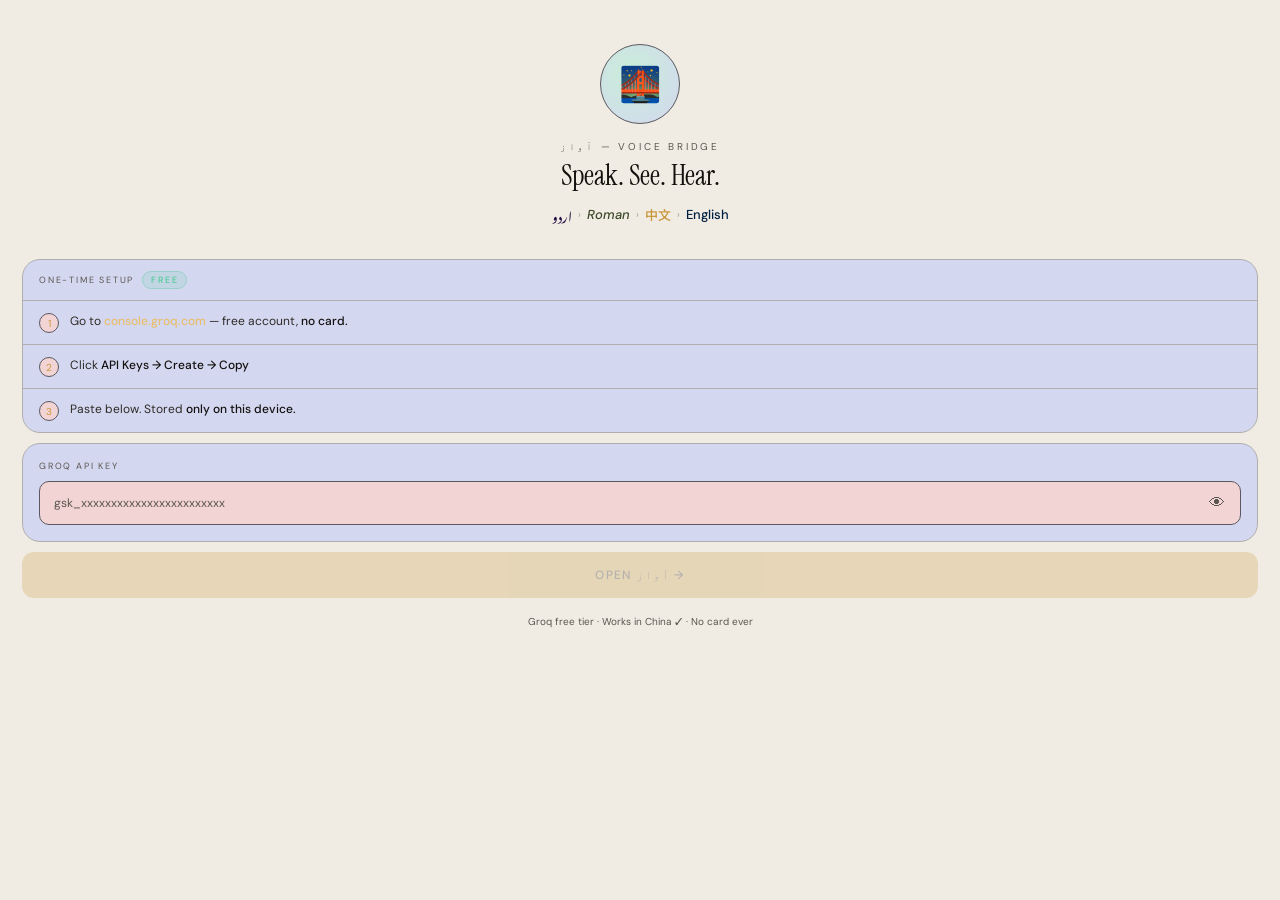
==== commit 13e61ac4: "Update index.html" ====
--- a/index.html
+++ b/index.html
@@ -7,103 +7,95 @@
 <meta name="apple-mobile-web-app-status-bar-style" content="black-translucent">
 <meta name="apple-mobile-web-app-title" content="آواز">
 <title>آواز</title>
-<link href="https://fonts.googleapis.com/css2?family=Noto+Nastaliq+Urdu:wght@400;600&family=Noto+Sans+SC:wght@300;400;700&family=Instrument+Serif:ital@0;1&family=DM+Sans:wght@300;400;500&display=swap" rel="stylesheet">
+<link href="https://fonts.googleapis.com/css2?family=Noto+Nastaliq+Urdu:wght@400;600&family=Noto+Sans+SC:wght@300;400&family=Instrument+Serif:ital@0;1&family=DM+Sans:ital,wght@0,300;0,400;0,500;1,300&display=swap" rel="stylesheet">
 <style>
 :root {
-  --bg:    #efece5;
-  --s1:    #cfd2f3;
-  --s2:    #f4d3d3;
-  --s3:    #c6f0e2;
-  --rim:   #7b7d90;
-  --rim2:  #464750;
+  --bg:    #f0ece3;
+  --card:  #e8e4db;
+  --s1:    #d4d7f0;
+  --s2:    #f2d4d4;
+  --s3:    #c8eed8;
+  --rim:   #b0aead;
+  --rim2:  #5a5860;
   --gold:  #c9973a;
   --goldf: #e8be6a;
   --goldd: #7a5a18;
   --jade:  #3ec98a;
   --red:   #e05555;
-  --lav:   #000000;
-  --lavf:  #0e0a30;
-  --text:  #2c0202;
-  --text2: #302300;
-  --text3: #000432;
-  --edit-bg: #fffbe8;
-  --edit-border: #c9973a;
-}
-
+  --ink:   #12100e;
+  --ink2:  #2d2a26;
+  --ink3:  #5a5650;
+  --ur-c:  #1a0a40;
+  --ro-c:  #3d4a2a;
+  --zh-c:  #2a1a00;
+  --en-c:  #002040;
+}
 *,*::before,*::after{box-sizing:border-box;margin:0;padding:0;-webkit-tap-highlight-color:transparent;user-select:none;}
-html,body{height:100%;height:-webkit-fill-available;background:var(--bg);color:var(--text);font-family:'DM Sans',sans-serif;overflow:hidden;}
+html,body{height:100%;height:-webkit-fill-available;background:var(--bg);color:var(--ink);font-family:'DM Sans',sans-serif;overflow:hidden;}
 
 /* ══ SETUP ══ */
 #setup{position:fixed;inset:0;z-index:999;background:var(--bg);display:flex;flex-direction:column;overflow-y:auto;-webkit-overflow-scrolling:touch;}
-.setup-inner{flex:1;display:flex;flex-direction:column;align-items:center;padding:0 22px;padding-top:max(env(safe-area-inset-top,0px),48px);padding-bottom:max(env(safe-area-inset-bottom,0px),40px);}
-.logo-ring{width:90px;height:90px;border-radius:50%;border:1px solid var(--rim2);background:radial-gradient(circle at 38% 38%,var(--s3),var(--s1));display:flex;align-items:center;justify-content:center;font-size:38px;margin-bottom:20px;box-shadow:0 0 60px rgba(142,130,224,0.14);}
-.setup-eyebrow{font-size:10px;letter-spacing:0.28em;color:var(--text3);text-transform:uppercase;margin-bottom:6px;}
-.setup-title{font-family:'Instrument Serif',serif;font-size:32px;color:var(--text);margin-bottom:6px;}
-.setup-sub{display:flex;align-items:center;gap:8px;margin-bottom:32px;}
-.s-ur{font-family:'Noto Nastaliq Urdu',serif;font-size:17px;color:var(--lav);}
-.s-arr{color:var(--text3);font-size:12px;}
-.s-zh{font-family:'Noto Sans SC',sans-serif;font-size:17px;color:var(--gold);font-weight:500;}
-.steps-card{width:100%;background:var(--s1);border:0.5px solid var(--rim);border-radius:20px;overflow:hidden;margin-bottom:12px;}
-.steps-head{padding:13px 18px;border-bottom:0.5px solid var(--rim);font-size:10px;letter-spacing:0.2em;color:var(--text3);text-transform:uppercase;display:flex;align-items:center;gap:8px;}
-.free-pill{background:rgba(62,201,138,0.12);border:0.5px solid rgba(62,201,138,0.3);border-radius:20px;padding:2px 9px;font-size:9px;color:var(--jade);letter-spacing:0.1em;}
-.step-row{display:flex;gap:13px;align-items:flex-start;padding:13px 18px;border-bottom:0.5px solid var(--rim);}
+.setup-inner{flex:1;display:flex;flex-direction:column;align-items:center;padding:0 22px;padding-top:max(env(safe-area-inset-top,0px),44px);padding-bottom:max(env(safe-area-inset-bottom,0px),36px);}
+.logo-ring{width:80px;height:80px;border-radius:50%;border:1px solid var(--rim2);background:radial-gradient(circle at 38% 38%,var(--s3),var(--s1));display:flex;align-items:center;justify-content:center;font-size:34px;margin-bottom:16px;}
+.setup-eyebrow{font-size:10px;letter-spacing:0.28em;color:var(--ink3);text-transform:uppercase;margin-bottom:4px;}
+.setup-title{font-family:'Instrument Serif',serif;font-size:28px;color:var(--ink);margin-bottom:4px;}
+.setup-langs{display:flex;align-items:center;gap:6px;margin-bottom:28px;flex-wrap:wrap;justify-content:center;}
+.sl{font-size:13px;font-weight:500;}
+.sl.ur{font-family:'Noto Nastaliq Urdu',serif;color:var(--ur-c);}
+.sl.ro{font-family:'DM Sans',sans-serif;font-style:italic;color:var(--ro-c);}
+.sl.zh{font-family:'Noto Sans SC',sans-serif;color:var(--gold);}
+.sl.en{color:var(--en-c);}
+.s-arr{color:var(--ink3);font-size:10px;opacity:0.5;}
+.steps-card{width:100%;background:var(--s1);border:0.5px solid var(--rim);border-radius:18px;overflow:hidden;margin-bottom:10px;}
+.steps-head{padding:11px 16px;border-bottom:0.5px solid var(--rim);font-size:9px;letter-spacing:0.2em;color:var(--ink3);text-transform:uppercase;display:flex;align-items:center;gap:8px;}
+.free-pill{background:rgba(62,201,138,0.12);border:0.5px solid rgba(62,201,138,0.3);border-radius:20px;padding:2px 8px;font-size:9px;color:var(--jade);}
+.step-row{display:flex;gap:11px;align-items:flex-start;padding:11px 16px;border-bottom:0.5px solid var(--rim);}
 .step-row:last-child{border-bottom:none;}
-.step-n{width:22px;height:22px;border-radius:50%;background:var(--s2);border:0.5px solid var(--rim2);font-size:10px;color:var(--gold);display:flex;align-items:center;justify-content:center;flex-shrink:0;margin-top:1px;font-weight:500;}
-.step-text{font-size:13px;color:var(--text2);line-height:1.65;}
+.step-n{width:20px;height:20px;border-radius:50%;background:var(--s2);border:0.5px solid var(--rim2);font-size:10px;color:var(--gold);display:flex;align-items:center;justify-content:center;flex-shrink:0;margin-top:1px;}
+.step-text{font-size:12px;color:var(--ink2);line-height:1.6;}
 .step-text a{color:var(--goldf);text-decoration:none;font-weight:500;}
-.step-text strong{color:var(--text);font-weight:500;}
-.key-card{width:100%;background:var(--s1);border:0.5px solid var(--rim);border-radius:20px;padding:18px;margin-bottom:12px;}
-.key-label{font-size:10px;letter-spacing:0.2em;color:var(--text3);text-transform:uppercase;margin-bottom:11px;}
+.step-text strong{color:var(--ink);font-weight:500;}
+.key-card{width:100%;background:var(--s1);border:0.5px solid var(--rim);border-radius:18px;padding:16px;margin-bottom:10px;}
+.key-label{font-size:9px;letter-spacing:0.2em;color:var(--ink3);text-transform:uppercase;margin-bottom:9px;}
 .key-field{position:relative;display:flex;align-items:center;}
-.key-input{width:100%;background:var(--s2);border:0.5px solid var(--rim2);border-radius:12px;padding:14px 48px 14px 16px;font-family:'DM Sans',monospace;font-size:13px;color:var(--text);outline:none;-webkit-appearance:none;appearance:none;transition:border-color 0.2s;}
-.key-input::placeholder{color:var(--text3);}
-.key-input:focus{border-color:var(--goldd);}
-.eye-btn{position:absolute;right:14px;background:none;border:none;color:var(--text3);font-size:17px;cursor:pointer;padding:4px;line-height:1;}
-.cta{width:100%;padding:17px;background:var(--gold);border:none;border-radius:14px;font-family:'DM Sans',sans-serif;font-size:13px;font-weight:500;letter-spacing:0.12em;text-transform:uppercase;color:#07080f;cursor:pointer;transition:opacity 0.15s,transform 0.1s;margin-bottom:16px;}
-.cta:disabled{opacity:0.28;cursor:not-allowed;transform:none!important;}
+.key-input{width:100%;background:var(--s2);border:0.5px solid var(--rim2);border-radius:10px;padding:13px 44px 13px 14px;font-family:'DM Sans',monospace;font-size:12px;color:var(--ink);outline:none;-webkit-appearance:none;}
+.key-input::placeholder{color:var(--ink3);}
+.eye-btn{position:absolute;right:12px;background:none;border:none;color:var(--ink3);font-size:16px;cursor:pointer;padding:4px;line-height:1;}
+.cta{width:100%;padding:15px;background:var(--gold);border:none;border-radius:12px;font-family:'DM Sans',sans-serif;font-size:12px;font-weight:500;letter-spacing:0.12em;text-transform:uppercase;color:#07080f;cursor:pointer;transition:opacity 0.15s,transform 0.1s;margin-bottom:14px;}
+.cta:disabled{opacity:0.25;cursor:not-allowed;}
 .cta:active{transform:scale(0.97);opacity:0.9;}
-.setup-note{font-size:11px;color:var(--text3);text-align:center;line-height:1.85;letter-spacing:0.03em;}
+.setup-note{font-size:10px;color:var(--ink3);text-align:center;line-height:1.9;}
 
 /* ══ APP ══ */
 #app{display:none;flex-direction:column;height:100%;height:-webkit-fill-available;}
-
-/* topbar */
-.topbar{display:flex;align-items:center;justify-content:space-between;padding:max(env(safe-area-inset-top,0px),16px) 20px 14px;border-bottom:0.5px solid var(--rim);flex-shrink:0;}
-.tb-brand{display:flex;flex-direction:column;gap:3px;}
-.tb-name{font-family:'Instrument Serif',serif;font-size:22px;color:var(--text);}
-.tb-pair{display:flex;align-items:center;gap:5px;}
-.tb-ur{font-family:'Noto Nastaliq Urdu',serif;font-size:12px;color:var(--lav);}
-.tb-arr{font-size:9px;color:var(--text3);}
-.tb-zh{font-family:'Noto Sans SC',sans-serif;font-size:12px;color:var(--gold);}
-.gear-btn{width:36px;height:36px;border-radius:50%;background:var(--s1);border:0.5px solid var(--rim);display:flex;align-items:center;justify-content:center;font-size:16px;cursor:pointer;color:var(--text3);transition:all 0.15s;}
+.topbar{display:flex;align-items:center;justify-content:space-between;padding:max(env(safe-area-inset-top,0px),14px) 18px 12px;border-bottom:0.5px solid var(--rim);flex-shrink:0;}
+.tb-brand{display:flex;align-items:baseline;gap:8px;}
+.tb-name{font-family:'Instrument Serif',serif;font-size:20px;color:var(--ink);}
+.tb-langs{display:flex;align-items:center;gap:4px;opacity:0.65;}
+.tb-l{font-size:10px;}
+.tb-l.ur{font-family:'Noto Nastaliq Urdu',serif;color:var(--ur-c);}
+.tb-l.ro{font-style:italic;color:var(--ro-c);}
+.tb-l.zh{font-family:'Noto Sans SC',sans-serif;color:var(--gold);}
+.tb-l.en{color:var(--en-c);}
+.tb-dot{width:3px;height:3px;border-radius:50%;background:var(--rim);flex-shrink:0;}
+.gear-btn{width:34px;height:34px;border-radius:50%;background:var(--s1);border:0.5px solid var(--rim);display:flex;align-items:center;justify-content:center;font-size:15px;cursor:pointer;color:var(--ink3);transition:all 0.15s;}
 .gear-btn:active{transform:scale(0.88);}
 
-/* history */
-.history{flex:1;overflow-y:auto;overflow-x:hidden;padding:16px 16px 8px;display:flex;flex-direction:column;gap:16px;-webkit-overflow-scrolling:touch;}
+.history{flex:1;overflow-y:auto;overflow-x:hidden;padding:12px 14px 6px;display:flex;flex-direction:column;gap:10px;-webkit-overflow-scrolling:touch;}
 .history::-webkit-scrollbar{display:none;}
 
-/* empty */
-.empty{flex:1;display:flex;flex-direction:column;align-items:center;justify-content:center;gap:18px;padding:40px 16px;}
-.empty-orb{width:96px;height:96px;border-radius:50%;background:var(--s1);border:1px solid var(--rim);display:flex;align-items:center;justify-content:center;font-size:40px;box-shadow:0 0 80px rgba(142,130,224,0.07);}
-.empty-title{font-family:'Instrument Serif',serif;font-size:26px;color:var(--text2);text-align:center;}
-.empty-hint{font-size:12px;color:var(--text3);text-align:center;line-height:2;letter-spacing:0.04em;}
+.empty{flex:1;display:flex;flex-direction:column;align-items:center;justify-content:center;gap:14px;padding:40px 16px;}
+.empty-orb{width:88px;height:88px;border-radius:50%;background:var(--s1);border:1px solid var(--rim);display:flex;align-items:center;justify-content:center;font-size:36px;}
+.empty-title{font-family:'Instrument Serif',serif;font-size:24px;color:var(--ink2);}
+.empty-hint{font-size:11px;color:var(--ink3);text-align:center;line-height:2.1;letter-spacing:0.03em;}
 
 /* ── LIVE PANEL ── */
-.live-panel{
-  margin:0 16px 8px;
-  background:var(--s1);border:0.5px solid var(--rim2);
-  border-radius:20px;overflow:hidden;
-  display:none;flex-direction:column;
-}
+.live-panel{margin:0 14px 6px;background:var(--s1);border:0.5px solid var(--rim2);border-radius:16px;overflow:hidden;display:none;flex-direction:column;}
 .live-panel.show{display:flex;}
-
-.live-rec-row{
-  display:flex;align-items:center;gap:10px;
-  padding:12px 16px;border-bottom:0.5px solid var(--rim);
-}
-.live-rec-dot{width:8px;height:8px;border-radius:50%;background:var(--red);animation:blink 0.8s infinite;flex-shrink:0;}
-.live-rec-label{font-size:10px;letter-spacing:0.18em;color:var(--text3);text-transform:uppercase;flex:1;}
-.waveform{display:flex;align-items:center;gap:2px;height:18px;}
+.live-rec-row{display:flex;align-items:center;gap:9px;padding:10px 14px;border-bottom:0.5px solid var(--rim);}
+.live-rec-dot{width:7px;height:7px;border-radius:50%;background:var(--red);animation:blink 0.8s infinite;flex-shrink:0;}
+.live-rec-label{font-size:9px;letter-spacing:0.18em;color:var(--ink3);text-transform:uppercase;flex:1;}
+.waveform{display:flex;align-items:center;gap:2px;height:16px;}
 .wv{width:3px;border-radius:3px;background:var(--red);opacity:0.6;}
 .wv:nth-child(1){animation:wave 0.9s 0.0s infinite ease-in-out;}
 .wv:nth-child(2){animation:wave 0.9s 0.1s infinite ease-in-out;}
@@ -111,186 +103,101 @@
 .wv:nth-child(4){animation:wave 0.9s 0.3s infinite ease-in-out;}
 .wv:nth-child(5){animation:wave 0.9s 0.15s infinite ease-in-out;}
 .wv:nth-child(6){animation:wave 0.9s 0.05s infinite ease-in-out;}
-@keyframes wave{0%,100%{height:4px}50%{height:16px}}
-
-/* ── EDIT PANEL — new! ── */
-.edit-panel{
-  margin:0 16px 8px;
-  background:var(--edit-bg);
-  border:1.5px solid var(--edit-border);
-  border-radius:20px;overflow:hidden;
-  display:none;flex-direction:column;
-  animation:slideUp 0.25s cubic-bezier(0.2,0,0,1);
-}
+@keyframes wave{0%,100%{height:3px}50%{height:14px}}
+.live-preview{padding:10px 14px;display:none;}
+.live-preview.show{display:block;}
+.live-preview-text{font-family:'Noto Nastaliq Urdu',serif;font-size:18px;color:var(--ur-c);direction:rtl;line-height:2;}
+
+/* ── EDIT PANEL ── */
+.edit-panel{margin:0 14px 6px;background:#fffcf0;border:1.5px solid var(--gold);border-radius:16px;overflow:hidden;display:none;flex-direction:column;animation:slideUp 0.22s cubic-bezier(0.2,0,0,1);}
 .edit-panel.show{display:flex;}
-@keyframes slideUp{from{opacity:0;transform:translateY(10px);}to{opacity:1;transform:translateY(0);}}
-
-.edit-header{
-  display:flex;align-items:center;justify-content:space-between;
-  padding:11px 16px;
-  border-bottom:1px solid rgba(201,151,58,0.25);
-  background:rgba(201,151,58,0.07);
-}
-.edit-title{
-  display:flex;align-items:center;gap:7px;
-  font-size:10px;letter-spacing:0.2em;color:var(--goldd);text-transform:uppercase;font-weight:500;
-}
-.edit-pencil{font-size:14px;}
-.edit-hint{font-size:10px;color:var(--text3);font-style:italic;letter-spacing:0.02em;}
-
-.edit-ur-wrap{
-  padding:14px 16px;
-  border-bottom:1px solid rgba(201,151,58,0.2);
-  position:relative;
-}
-.edit-ur-label{
-  font-size:9px;letter-spacing:0.18em;color:var(--text3);text-transform:uppercase;margin-bottom:7px;
-  display:flex;align-items:center;gap:5px;
-}
-.elabel-dot{width:5px;height:5px;border-radius:50%;background:var(--lav);}
-/* The editable textarea */
-.edit-textarea{
-  width:100%;
-  font-family:'Noto Nastaliq Urdu',serif;
-  font-size:20px;
-  color:var(--lavf);
-  direction:rtl;
-  line-height:2.1;
-  background:transparent;
-  border:none;
-  outline:none;
-  resize:none;
-  -webkit-appearance:none;
-  appearance:none;
-  user-select:text;
-  -webkit-user-select:text;
-  min-height:60px;
-  padding:4px 2px;
-  caret-color:var(--gold);
-  letter-spacing:0.01em;
-}
-.edit-textarea::placeholder{color:rgba(62,201,138,0.4);font-size:16px;}
-/* char count */
-.edit-charcount{
-  font-size:10px;color:var(--text3);text-align:left;margin-top:4px;
-  opacity:0.7;letter-spacing:0.05em;
-}
-
-.edit-actions{
-  display:flex;gap:10px;padding:12px 16px;
-  align-items:center;
-}
-.edit-retranslate{
-  flex:1;
-  padding:13px;
-  background:var(--gold);
-  border:none;border-radius:12px;
-  font-family:'DM Sans',sans-serif;font-size:12px;font-weight:500;
-  letter-spacing:0.1em;text-transform:uppercase;
-  color:#07080f;cursor:pointer;
-  transition:opacity 0.15s,transform 0.1s;
-  display:flex;align-items:center;justify-content:center;gap:6px;
-}
-.edit-retranslate:active{transform:scale(0.96);opacity:0.88;}
-.edit-retranslate:disabled{opacity:0.3;cursor:not-allowed;transform:none!important;}
-.edit-cancel{
-  width:44px;height:44px;border-radius:50%;
-  background:rgba(224,85,85,0.08);border:0.5px solid rgba(224,85,85,0.3);
-  display:flex;align-items:center;justify-content:center;
-  font-size:16px;cursor:pointer;color:var(--red);flex-shrink:0;
-  transition:all 0.15s;
-}
+@keyframes slideUp{from{opacity:0;transform:translateY(8px);}to{opacity:1;transform:translateY(0);}}
+.edit-hdr{display:flex;align-items:center;justify-content:space-between;padding:9px 13px;background:rgba(201,151,58,0.07);border-bottom:1px solid rgba(201,151,58,0.2);}
+.edit-title-txt{font-size:9px;letter-spacing:0.2em;color:var(--goldd);text-transform:uppercase;font-weight:500;}
+.edit-hint-txt{font-size:9px;color:var(--ink3);font-style:italic;}
+.edit-body{padding:11px 13px;border-bottom:1px solid rgba(201,151,58,0.15);}
+.edit-ur-label{font-size:8px;letter-spacing:0.18em;color:var(--ink3);text-transform:uppercase;margin-bottom:5px;}
+.edit-textarea{width:100%;font-family:'Noto Nastaliq Urdu',serif;font-size:19px;color:var(--ur-c);direction:rtl;line-height:2;background:transparent;border:none;outline:none;resize:none;-webkit-appearance:none;user-select:text;-webkit-user-select:text;min-height:56px;padding:2px;caret-color:var(--gold);}
+.edit-textarea::placeholder{color:rgba(201,151,58,0.3);font-size:15px;}
+.edit-foot{display:flex;gap:8px;padding:9px 13px;align-items:center;}
+.edit-cancel{width:40px;height:40px;border-radius:50%;background:rgba(224,85,85,0.07);border:0.5px solid rgba(224,85,85,0.25);display:flex;align-items:center;justify-content:center;font-size:14px;cursor:pointer;color:var(--red);flex-shrink:0;transition:all 0.15s;}
 .edit-cancel:active{transform:scale(0.88);}
-
-/* small spinning indicator inside translate btn */
-.spin{display:inline-block;animation:spin 0.7s linear infinite;font-size:13px;}
-@keyframes spin{to{transform:rotate(360deg);}}
-
-/* ── bubble (existing) ── */
-.live-urdu-row{padding:12px 16px;border-bottom:0.5px solid var(--rim);min-height:56px;display:none;}
-.live-urdu-row.show{display:block;}
-.live-tag{font-size:9px;letter-spacing:0.18em;color:var(--text3);text-transform:uppercase;margin-bottom:5px;display:flex;align-items:center;gap:5px;}
-.ltag-dot{width:5px;height:5px;border-radius:50%;}
-.ltag-dot.ur{background:var(--lav);}
-.ltag-dot.zh{background:var(--gold);}
-.live-urdu-text{font-family:'Noto Nastaliq Urdu',serif;font-size:20px;color:var(--lavf);direction:rtl;line-height:2.1;}
-
-.live-zh-row{padding:12px 16px;min-height:52px;display:none;}
-.live-zh-row.show{display:block;}
-.live-zh-text{font-family:'Noto Sans SC',sans-serif;font-size:22px;color:var(--text2);line-height:1.5;letter-spacing:0.02em;}
+.edit-go{flex:1;padding:12px;background:var(--gold);border:none;border-radius:10px;font-family:'DM Sans',sans-serif;font-size:11px;font-weight:500;letter-spacing:0.1em;text-transform:uppercase;color:#07080f;cursor:pointer;transition:opacity 0.15s,transform 0.1s;}
+.edit-go:active{transform:scale(0.96);}
+.edit-go:disabled{opacity:0.28;cursor:not-allowed;transform:none!important;}
 
 /* ── BUBBLE ── */
-.bubble{animation:riseUp 0.35s cubic-bezier(0.2,0,0,1);}
-@keyframes riseUp{from{opacity:0;transform:translateY(14px) scale(0.98);}to{opacity:1;transform:translateY(0) scale(1);}}
-
-.bubble-card{background:var(--s1);border:0.5px solid var(--rim);border-radius:20px;overflow:hidden;transition:border-color 0.3s,box-shadow 0.3s;}
-.bubble-card.speaking{border-color:var(--goldd);box-shadow:0 0 0 1px var(--goldd),0 0 30px rgba(201,151,58,0.1);}
-
-.b-ur-sec{padding:15px 17px 13px;border-bottom:0.5px solid var(--rim);position:relative;}
-.b-tag{font-size:9px;letter-spacing:0.18em;color:var(--text3);text-transform:uppercase;margin-bottom:6px;display:flex;align-items:center;gap:5px;}
-.b-dot{width:5px;height:5px;border-radius:50%;}
-.b-dot.ur{background:var(--lav);}
-.b-dot.zh{background:var(--gold);}
-.b-ur-text{font-family:'Noto Nastaliq Urdu',serif;font-size:21px;color:var(--lavf);direction:rtl;line-height:2.1;}
-
-/* tap-to-edit hint on the bubble */
-.b-edit-hint{
-  font-size:9px;color:var(--goldd);letter-spacing:0.12em;text-transform:uppercase;
-  margin-top:6px;opacity:0.7;text-align:right;display:flex;align-items:center;justify-content:flex-end;gap:4px;
-}
-
-.b-zh-sec{padding:13px 17px 15px;display:flex;align-items:flex-end;justify-content:space-between;gap:12px;}
-.b-zh-main{flex:1;}
-.b-zh-text{font-family:'Noto Sans SC',sans-serif;font-size:26px;color:var(--text);line-height:1.45;letter-spacing:0.03em;font-weight:300;}
-.zh-char{display:inline;transition:color 0.15s,text-shadow 0.15s;}
-.zh-char.lit{color:var(--goldf);text-shadow:0 0 20px rgba(232,190,106,0.5);}
-
-.b-actions{display:flex;gap:8px;align-items:flex-end;}
-.spk-btn{width:42px;height:42px;border-radius:50%;background:var(--s2);border:0.5px solid var(--rim2);display:flex;align-items:center;justify-content:center;cursor:pointer;font-size:15px;color:var(--text3);flex-shrink:0;transition:all 0.2s;align-self:flex-end;}
-.spk-btn:active{transform:scale(0.88);}
+.bubble{animation:riseUp 0.3s cubic-bezier(0.2,0,0,1);}
+@keyframes riseUp{from{opacity:0;transform:translateY(10px) scale(0.99);}to{opacity:1;transform:translateY(0) scale(1);}}
+.bcard{background:var(--card);border:0.5px solid var(--rim);border-radius:16px;overflow:hidden;transition:border-color 0.25s,box-shadow 0.25s;}
+.bcard.speaking{border-color:var(--goldd);box-shadow:0 0 0 1px var(--goldd),0 0 24px rgba(201,151,58,0.09);}
+
+/* each language row */
+.brow{display:flex;align-items:stretch;border-bottom:0.5px solid var(--rim);}
+.brow:last-of-type{border-bottom:none;}
+.brow-flag{width:24px;flex-shrink:0;display:flex;align-items:center;justify-content:center;padding-left:9px;}
+.brow-flag-dot{width:5px;height:5px;border-radius:50%;}
+.brow-flag-dot.ur{background:var(--ur-c);}
+.brow-flag-dot.ro{background:var(--ro-c);}
+.brow-flag-dot.zh{background:var(--gold);}
+.brow-flag-dot.en{background:var(--en-c);}
+.brow-content{flex:1;padding:7px 9px 7px 5px;min-width:0;}
+.brow-label{font-size:7px;letter-spacing:0.16em;text-transform:uppercase;margin-bottom:1px;opacity:0.5;}
+.brow-label.ur{color:var(--ur-c);}
+.brow-label.ro{color:var(--ro-c);}
+.brow-label.zh{color:var(--gold);}
+.brow-label.en{color:var(--en-c);}
+.brow-text.ur{font-family:'Noto Nastaliq Urdu',serif;font-size:17px;color:var(--ur-c);direction:rtl;line-height:1.85;text-align:right;}
+.brow-text.ro{font-family:'DM Sans',sans-serif;font-style:italic;font-size:12px;color:var(--ro-c);line-height:1.45;font-weight:300;}
+.brow-text.zh{font-family:'Noto Sans SC',sans-serif;font-size:19px;color:var(--zh-c);line-height:1.35;font-weight:300;letter-spacing:0.02em;}
+.brow-text.en{font-family:'DM Sans',sans-serif;font-size:12px;color:var(--en-c);line-height:1.45;font-weight:300;}
+
+/* zh char spans */
+.zh-char{display:inline;transition:color 0.12s,text-shadow 0.12s;}
+.zh-char.lit{color:var(--goldf);text-shadow:0 0 16px rgba(232,190,106,0.55);}
+
+/* action btns — on zh row right side */
+.brow-actions{display:flex;flex-direction:column;gap:4px;padding:0 9px 0 3px;align-items:center;justify-content:center;flex-shrink:0;}
+.icon-btn{width:32px;height:32px;border-radius:50%;display:flex;align-items:center;justify-content:center;cursor:pointer;font-size:12px;transition:all 0.15s;}
+.icon-btn:active{transform:scale(0.85);}
+.spk-btn{background:var(--s2);border:0.5px solid var(--rim2);color:var(--ink3);}
 .spk-btn.on{background:rgba(201,151,58,0.12);border-color:var(--gold);color:var(--gold);}
-
-/* edit-bubble button on committed bubble */
-.edit-bubble-btn{width:42px;height:42px;border-radius:50%;background:rgba(201,151,58,0.08);border:0.5px solid rgba(201,151,58,0.3);display:flex;align-items:center;justify-content:center;cursor:pointer;font-size:14px;color:var(--goldd);flex-shrink:0;transition:all 0.2s;align-self:flex-end;}
-.edit-bubble-btn:active{transform:scale(0.88);}
-
-.b-foot{padding:0 17px 12px;font-size:10px;color:var(--text3);display:flex;align-items:center;justify-content:space-between;}
-.b-edited-badge{font-size:9px;color:var(--goldd);letter-spacing:0.12em;text-transform:uppercase;opacity:0.8;}
-
-/* ── STATUS BAR ── */
-.statusbar{margin:4px 16px 6px;background:var(--s1);border:0.5px solid var(--rim);border-radius:12px;padding:11px 15px;display:flex;align-items:center;gap:10px;flex-shrink:0;}
-.sdot{width:8px;height:8px;border-radius:50%;background:var(--rim2);flex-shrink:0;transition:background 0.2s;}
+.edt-btn{background:rgba(201,151,58,0.07);border:0.5px solid rgba(201,151,58,0.25);color:var(--goldd);}
+
+.bfoot{display:flex;align-items:center;justify-content:space-between;padding:4px 11px 6px;}
+.bfoot-time{font-size:8px;color:var(--ink3);}
+.bfoot-badge{font-size:8px;color:var(--goldd);letter-spacing:0.1em;text-transform:uppercase;}
+
+/* ── STATUS ── */
+.statusbar{margin:4px 14px 5px;background:var(--s1);border:0.5px solid var(--rim);border-radius:10px;padding:9px 13px;display:flex;align-items:center;gap:9px;flex-shrink:0;}
+.sdot{width:7px;height:7px;border-radius:50%;background:var(--rim2);flex-shrink:0;transition:background 0.2s;}
 .sdot.rec{background:var(--red);animation:blink 0.9s infinite;}
 .sdot.proc{background:var(--gold);animation:blink 0.5s infinite;}
 .sdot.ok{background:var(--jade);}
-@keyframes blink{0%,100%{opacity:1}50%{opacity:0.15}}
-.smsg{font-size:12px;color:var(--text2);letter-spacing:0.04em;flex:1;}
-
-.errbox{margin:0 16px 4px;background:rgba(224,85,85,0.08);border:0.5px solid rgba(224,85,85,0.25);border-radius:12px;padding:11px 14px;font-size:12px;color:var(--red);line-height:1.6;display:none;}
+@keyframes blink{0%,100%{opacity:1}50%{opacity:0.12}}
+.smsg{font-size:11px;color:var(--ink2);letter-spacing:0.03em;flex:1;}
+.errbox{margin:0 14px 4px;background:rgba(224,85,85,0.07);border:0.5px solid rgba(224,85,85,0.22);border-radius:10px;padding:9px 13px;font-size:11px;color:var(--red);line-height:1.6;display:none;}
 .errbox.show{display:block;}
-
-.install-banner{margin:0 16px 6px;background:rgba(201,151,58,0.08);border:0.5px solid rgba(201,151,58,0.22);border-radius:12px;padding:11px 15px;font-size:12px;color:var(--text2);line-height:1.7;display:none;}
+.install-banner{margin:0 14px 4px;background:rgba(201,151,58,0.07);border:0.5px solid rgba(201,151,58,0.2);border-radius:10px;padding:9px 13px;font-size:11px;color:var(--ink2);line-height:1.7;display:none;}
 .install-banner.show{display:block;}
 .install-banner strong{color:var(--goldf);font-weight:500;}
 
 /* ── CONTROLS ── */
-.controls{padding:12px 28px;padding-bottom:max(env(safe-area-inset-bottom,0px),18px);display:flex;align-items:center;justify-content:center;gap:26px;flex-shrink:0;}
-.ctrl-btn{width:50px;height:50px;border-radius:50%;background:var(--s1);border:0.5px solid var(--rim);display:flex;align-items:center;justify-content:center;cursor:pointer;color:var(--text3);font-size:18px;transition:all 0.15s;}
+.controls{padding:10px 28px;padding-bottom:max(env(safe-area-inset-bottom,0px),16px);display:flex;align-items:center;justify-content:center;gap:24px;flex-shrink:0;}
+.ctrl-btn{width:46px;height:46px;border-radius:50%;background:var(--s1);border:0.5px solid var(--rim);display:flex;align-items:center;justify-content:center;cursor:pointer;color:var(--ink3);font-size:17px;transition:all 0.15s;}
 .ctrl-btn:active{transform:scale(0.88);}
-.mic-wrap{display:flex;flex-direction:column;align-items:center;gap:9px;}
-.mic-btn{width:84px;height:84px;border-radius:50%;background:var(--s2);border:1.5px solid var(--rim2);display:flex;align-items:center;justify-content:center;cursor:pointer;outline:none;-webkit-appearance:none;transition:all 0.2s;position:relative;}
-.mic-svg{width:32px;height:32px;fill:var(--text3);transition:fill 0.2s;}
-.mic-btn:hover{border-color:var(--lav);}
-.mic-btn:hover .mic-svg{fill:var(--lav);}
-.mic-btn.rec{background:rgba(224,85,85,0.1);border-color:var(--red);animation:pulse 1.6s infinite;}
+.mic-wrap{display:flex;flex-direction:column;align-items:center;gap:7px;}
+.mic-btn{width:76px;height:76px;border-radius:50%;background:var(--s2);border:1.5px solid var(--rim2);display:flex;align-items:center;justify-content:center;cursor:pointer;outline:none;-webkit-appearance:none;transition:all 0.2s;}
+.mic-svg{width:27px;height:27px;fill:var(--ink3);transition:fill 0.2s;}
+.mic-btn.rec{background:rgba(224,85,85,0.09);border-color:var(--red);animation:pulse 1.6s infinite;}
 .mic-btn.rec .mic-svg{fill:var(--red);}
 .mic-btn.proc{border-color:var(--goldd);}
 .mic-btn.proc .mic-svg{fill:var(--gold);}
-.mic-btn.edit-mode{border-color:var(--goldd);background:rgba(201,151,58,0.06);}
+.mic-btn.edit-mode{border-color:var(--goldd);background:rgba(201,151,58,0.05);}
 .mic-btn.edit-mode .mic-svg{fill:var(--goldd);}
-@keyframes pulse{0%{box-shadow:0 0 0 0 rgba(224,85,85,0.35);}60%{box-shadow:0 0 0 20px rgba(224,85,85,0);}100%{box-shadow:0 0 0 0 rgba(224,85,85,0);}}
+@keyframes pulse{0%{box-shadow:0 0 0 0 rgba(224,85,85,0.35);}60%{box-shadow:0 0 0 18px rgba(224,85,85,0);}100%{box-shadow:0 0 0 0 rgba(224,85,85,0);}}
 .mic-btn:active{transform:scale(0.92);}
-.mic-label{font-size:10px;color:var(--text3);letter-spacing:0.16em;text-transform:uppercase;}
+.mic-label{font-size:9px;color:var(--ink3);letter-spacing:0.16em;text-transform:uppercase;}
 </style>
 </head>
 <body>
@@ -300,24 +207,27 @@
 <div class="setup-inner">
   <div class="logo-ring">🌉</div>
   <div class="setup-eyebrow">آواز — Voice Bridge</div>
-  <div class="setup-title">اردو to 中文</div>
-  <div class="setup-sub">
-    <span class="s-ur">اردو</span><span class="s-arr">────▶</span><span class="s-zh">中文</span>
+  <div class="setup-title">Speak. See. Hear.</div>
+  <div class="setup-langs">
+    <span class="sl ur">اردو</span><span class="s-arr">›</span>
+    <span class="sl ro">Roman</span><span class="s-arr">›</span>
+    <span class="sl zh">中文</span><span class="s-arr">›</span>
+    <span class="sl en">English</span>
   </div>
 
   <div class="steps-card">
-    <div class="steps-head">One-time setup <span class="free-pill">100% FREE</span></div>
+    <div class="steps-head">One-time setup <span class="free-pill">FREE</span></div>
     <div class="step-row">
       <div class="step-n">1</div>
-      <div class="step-text">Go to <a href="https://console.groq.com" target="_blank">console.groq.com</a> — create free account. <strong>No credit card.</strong></div>
+      <div class="step-text">Go to <a href="https://console.groq.com" target="_blank">console.groq.com</a> — free account, <strong>no card.</strong></div>
     </div>
     <div class="step-row">
       <div class="step-n">2</div>
-      <div class="step-text">Click <strong>API Keys → Create API Key → Copy</strong></div>
+      <div class="step-text">Click <strong>API Keys → Create → Copy</strong></div>
     </div>
     <div class="step-row">
       <div class="step-n">3</div>
-      <div class="step-text">Paste below. Saved <strong>only on this phone</strong>.</div>
+      <div class="step-text">Paste below. Stored <strong>only on this device.</strong></div>
     </div>
   </div>
 
@@ -331,8 +241,8 @@
     </div>
   </div>
 
-  <button class="cta" id="ctaBtn" onclick="saveKey()" disabled>Save &amp; Open App →</button>
-  <p class="setup-note">Groq free: 7,200 sec audio/day · MyMemory translation: free<br>Works in China ✓ · No credit card ever</p>
+  <button class="cta" id="ctaBtn" onclick="saveKey()" disabled>Open آواز →</button>
+  <p class="setup-note">Groq free tier · Works in China ✓ · No card ever</p>
 </div>
 </div>
 
@@ -341,10 +251,11 @@
   <div class="topbar">
     <div class="tb-brand">
       <div class="tb-name">آواز</div>
-      <div class="tb-pair">
-        <span class="tb-ur">اردو</span>
-        <span class="tb-arr">▶</span>
-        <span class="tb-zh">中文</span>
+      <div class="tb-langs">
+        <span class="tb-l ur">اردو</span><div class="tb-dot"></div>
+        <span class="tb-l ro">roman</span><div class="tb-dot"></div>
+        <span class="tb-l zh">中文</span><div class="tb-dot"></div>
+        <span class="tb-l en">en</span>
       </div>
     </div>
     <div class="gear-btn" onclick="resetKey()">⚙</div>
@@ -354,61 +265,37 @@
     <div class="empty" id="emptyState">
       <div class="empty-orb">🎙</div>
       <div class="empty-title">بولیں</div>
-      <div class="empty-hint">tap the mic · speak urdu<br>whisper transcribes live<br>edit if needed · hear chinese</div>
-    </div>
-  </div>
-
-  <!-- LIVE PANEL — recording/processing -->
+      <div class="empty-hint">speak urdu · whisper transcribes<br>fix if needed · see all 4 languages<br>hear chinese instantly</div>
+    </div>
+  </div>
+
+  <!-- LIVE PANEL -->
   <div class="live-panel" id="livePanel">
     <div class="live-rec-row" id="recRow">
       <div class="live-rec-dot"></div>
       <div class="live-rec-label" id="recLabel">listening in urdu</div>
-      <div class="waveform">
-        <div class="wv"></div><div class="wv"></div><div class="wv"></div>
-        <div class="wv"></div><div class="wv"></div><div class="wv"></div>
-      </div>
-    </div>
-    <div class="live-urdu-row" id="liveUrduRow">
-      <div class="live-tag"><div class="ltag-dot ur"></div>اردو — transcribing</div>
-      <div class="live-urdu-text" id="liveUrduText"></div>
-    </div>
-    <div class="live-zh-row" id="liveZhRow">
-      <div class="live-tag"><div class="ltag-dot zh"></div>中文 — translating</div>
-      <div class="live-zh-text" id="liveZhText"></div>
-    </div>
-  </div>
-
-  <!-- ══ EDIT PANEL — shown after Whisper, before translation ══ -->
+      <div class="waveform"><div class="wv"></div><div class="wv"></div><div class="wv"></div><div class="wv"></div><div class="wv"></div><div class="wv"></div></div>
+    </div>
+    <div class="live-preview" id="livePreview">
+      <div class="live-preview-text" id="livePreviewText"></div>
+    </div>
+  </div>
+
+  <!-- EDIT PANEL -->
   <div class="edit-panel" id="editPanel">
-    <div class="edit-header">
-      <div class="edit-title">
-        <span class="edit-pencil">✏️</span>
-        ترمیم کریں — Fix Urdu
-      </div>
-      <div class="edit-hint">whisper made a mistake? fix it</div>
-    </div>
-    <div class="edit-ur-wrap">
-      <div class="edit-ur-label">
-        <div class="elabel-dot"></div>اردو transcript
-      </div>
-      <textarea
-        id="editTextarea"
-        class="edit-textarea"
-        dir="rtl"
-        placeholder="یہاں اردو لکھیں…"
-        rows="3"
-        autocorrect="off"
-        autocapitalize="off"
-        spellcheck="false"
-      ></textarea>
-      <div class="edit-charcount" id="editCharCount">0 chars</div>
-    </div>
-    <div class="edit-actions">
-      <button class="edit-cancel" onclick="cancelEdit()" title="Cancel">✕</button>
-      <button class="edit-retranslate" id="editTranslateBtn" onclick="confirmEdit()">
-        <span>→ 中文</span>
-        <span style="font-size:11px;opacity:0.7;">translate</span>
-      </button>
+    <div class="edit-hdr">
+      <div class="edit-title-txt">✏️ &nbsp;fix urdu — ترمیم</div>
+      <div class="edit-hint-txt">whisper mistake? correct it</div>
+    </div>
+    <div class="edit-body">
+      <div class="edit-ur-label">اردو transcript</div>
+      <textarea id="editTextarea" class="edit-textarea" dir="rtl"
+        placeholder="یہاں لکھیں…" rows="3"
+        autocorrect="off" autocapitalize="off" spellcheck="false"></textarea>
+    </div>
+    <div class="edit-foot">
+      <div class="edit-cancel" onclick="cancelEdit()">✕</div>
+      <button class="edit-go" id="editGoBtn" onclick="confirmEdit()">→ translate all 4</button>
     </div>
   </div>
 
@@ -419,7 +306,7 @@
 
   <div class="statusbar">
     <div class="sdot" id="sdot"></div>
-    <div class="smsg" id="smsg">ready — tap mic and speak in urdu</div>
+    <div class="smsg" id="smsg">ready — tap mic · speak in urdu</div>
   </div>
 
   <div class="controls">
@@ -438,25 +325,18 @@
 
 <script>
 'use strict';
-
 const $=id=>document.getElementById(id);
-const setupEl=$('setup'), appEl=$('app');
-const keyInput=$('keyInput'), ctaBtn=$('ctaBtn');
+const setupEl=$('setup'),appEl=$('app');
+const keyInput=$('keyInput'),ctaBtn=$('ctaBtn');
 const historyEl=$('history');
-const livePanel=$('livePanel'), recRow=$('recRow'), recLabel=$('recLabel');
-const liveUrduRow=$('liveUrduRow'), liveUrduText=$('liveUrduText');
-const liveZhRow=$('liveZhRow'), liveZhText=$('liveZhText');
-const editPanel=$('editPanel'), editTextarea=$('editTextarea');
-const editCharCount=$('editCharCount'), editTranslateBtn=$('editTranslateBtn');
-const errbox=$('errbox');
-const sdot=$('sdot'), smsg=$('smsg');
-const micBtn=$('micBtn'), micLabel=$('micLabel');
-const installBanner=$('installBanner');
-
-let groqKey='', mediaRecorder=null, audioChunks=[];
-let isRecording=false, lastChinese='', lastBubbleId=null, count=0;
-let ttsTimer=null;
-let pendingUrdu=''; // urdu text waiting in edit panel
+const livePanel=$('livePanel'),recLabel=$('recLabel');
+const livePreview=$('livePreview'),livePreviewText=$('livePreviewText');
+const editPanel=$('editPanel'),editTextarea=$('editTextarea'),editGoBtn=$('editGoBtn');
+const errbox=$('errbox'),sdot=$('sdot'),smsg=$('smsg');
+const micBtn=$('micBtn'),micLabel=$('micLabel'),installBanner=$('installBanner');
+
+let groqKey='',mediaRecorder=null,audioChunks=[];
+let isRecording=false,lastBubbleId=null,count=0,ttsTimer=null,pendingUrdu='';
 
 // ── boot ──
 document.addEventListener('DOMContentLoaded',()=>{
@@ -471,145 +351,120 @@
   const ios=/iP(hone|ad|od)/.test(navigator.userAgent)&&!window.MSStream;
   if(ios&&!window.navigator.standalone&&!localStorage.getItem('vb_hint')){
     installBanner.classList.add('show');localStorage.setItem('vb_hint','1');
-    setTimeout(()=>installBanner.classList.remove('show'),9000);
+    setTimeout(()=>installBanner.classList.remove('show'),8000);
   }
   window.speechSynthesis&&window.speechSynthesis.getVoices();
 }
 function resetKey(){if(!confirm('Change Groq API key?'))return;localStorage.removeItem('vb_key');location.reload();}
-
 function setSt(type,msg){sdot.className='sdot'+(type?' '+type:'');smsg.textContent=msg;}
 function showErr(msg,ms=6000){errbox.textContent=msg;errbox.classList.add('show');setTimeout(()=>errbox.classList.remove('show'),ms);}
 
 // ── live panel ──
 function showLivePanel(recMode){
   livePanel.classList.add('show');
-  recRow.style.display='flex';
-  liveUrduRow.classList.remove('show');
-  liveZhRow.classList.remove('show');
-  liveUrduText.textContent='';
-  liveZhText.textContent='';
+  livePreview.classList.remove('show');
+  livePreviewText.textContent='';
   recLabel.textContent=recMode?'listening in urdu':'transcribing…';
 }
 function hideLivePanel(){livePanel.classList.remove('show');}
-function setLiveUrdu(text){liveUrduText.textContent=text;if(text)liveUrduRow.classList.add('show');}
-function setLiveZh(text){liveZhText.textContent=text;if(text)liveZhRow.classList.add('show');}
-function setRecRowLabel(label){recLabel.textContent=label;}
-
-// ── EDIT PANEL ──
-function showEditPanel(urduText){
-  pendingUrdu=urduText;
-  editTextarea.value=urduText;
-  updateCharCount();
+
+// ── edit panel ──
+function showEditPanel(urdu){
+  pendingUrdu=urdu;
+  editTextarea.value=urdu;
+  editGoBtn.disabled=!urdu.trim();
   editPanel.classList.add('show');
   micBtn.classList.add('edit-mode');
-  micLabel.textContent='editing…';
-  setSt('proc','review urdu · fix if needed · tap → 中文');
-  // focus textarea after animation
+  micLabel.textContent='confirm →';
+  setSt('proc','review · fix urdu if whisper erred');
   setTimeout(()=>{
     editTextarea.focus();
-    // place cursor at end
-    const len=editTextarea.value.length;
-    editTextarea.setSelectionRange(len,len);
-  },260);
+    const l=editTextarea.value.length;
+    editTextarea.setSelectionRange(l,l);
+  },250);
 }
 function hideEditPanel(){
   editPanel.classList.remove('show');
   micBtn.classList.remove('edit-mode');
   micLabel.textContent='tap to speak';
 }
-function updateCharCount(){
-  const n=editTextarea.value.trim().length;
-  editCharCount.textContent=n+' chars';
-  editTranslateBtn.disabled=n===0;
-}
-editTextarea.addEventListener('input',updateCharCount);
-
-// Cancel edit — discard
-function cancelEdit(){
-  hideEditPanel();
-  hideLivePanel();
-  pendingUrdu='';
-  setSt('','ready — tap mic and speak in urdu');
-}
-
-// Confirm edit — proceed with (possibly modified) urdu
+editTextarea.addEventListener('input',()=>{editGoBtn.disabled=!editTextarea.value.trim();});
+function cancelEdit(){hideEditPanel();hideLivePanel();pendingUrdu='';setSt('','ready — tap mic · speak in urdu');}
+
+// ── confirm → fetch all 4 via single Groq LLM call ──
 async function confirmEdit(){
   const urdu=editTextarea.value.trim();
   if(!urdu)return;
-  const wasEdited=urdu!==pendingUrdu;
+  const wasEdited=(urdu!==pendingUrdu);
   hideEditPanel();
-  hideLivePanel();
-
-  // show brief "translating" status
-  setSt('proc','translating…');
   micBtn.classList.add('proc');
   micLabel.textContent='translating…';
-
-  editTranslateBtn.innerHTML='<span class="spin">⏳</span><span style="font-size:11px;opacity:0.7;">translating</span>';
-  editTranslateBtn.disabled=true;
+  setSt('proc','fetching roman + 中文 + english…');
+  editGoBtn.disabled=true;
 
   try{
-    const r2=await fetch('https://api.mymemory.translated.net/get?q='+encodeURIComponent(urdu)+'&langpair=ur|zh');
-    const d2=await r2.json();
-    const zh=(d2.responseData?.translatedText||'').trim();
-
-    if(!zh||d2.responseStatus!==200){
-      showErr('Translation failed. Check connection.');
-      setSt('','ready — tap mic and speak in urdu');
-      micBtn.classList.remove('proc');
-      micLabel.textContent='tap to speak';
-      return;
-    }
-
-    lastChinese=zh;
-    setSt('ok','speaking chinese…');
+    const result=await fetchAllTranslations(urdu);
     micBtn.classList.remove('proc');
     micLabel.textContent='tap to speak';
-
-    const id=addBubble(urdu,zh,wasEdited);
+    setSt('ok','speaking chinese…');
+    const id=addBubble(urdu,result.roman,result.zh,result.en,wasEdited);
     lastBubbleId=id;
-    speakBubble(id,zh,()=>setSt('','ready — tap mic and speak in urdu'));
-
+    speakBubble(id,result.zh,()=>setSt('','ready — tap mic · speak in urdu'));
   }catch(e){
-    showErr('Network error: '+(e.message||'check connection'));
-    setSt('','ready — tap mic and speak in urdu');
     micBtn.classList.remove('proc');
     micLabel.textContent='tap to speak';
-  } finally {
-    editTranslateBtn.innerHTML='<span>→ 中文</span><span style="font-size:11px;opacity:0.7;">translate</span>';
-    editTranslateBtn.disabled=false;
+    showErr(e.message||'translation error');
+    setSt('','ready — tap mic · speak in urdu');
+  }finally{
+    editGoBtn.disabled=false;
   }
 }
 
-// ── Edit an already-committed bubble ──
-function editBubble(id){
-  // find urdu text from the bubble
-  const urEl=document.querySelector('#'+id+' .b-ur-text');
-  if(!urEl)return;
-  const urdu=urEl.textContent;
-  // remove old bubble
-  const bEl=$(id);
-  if(bEl)bEl.remove();
-  if(historyEl.children.length===0){
-    historyEl.innerHTML=`<div class="empty" id="emptyState">
-      <div class="empty-orb">🎙</div>
-      <div class="empty-title">بولیں</div>
-      <div class="empty-hint">tap the mic · speak urdu<br>whisper transcribes live<br>edit if needed · hear chinese</div>
-    </div>`;
+// ── single Groq LLM call → roman + zh + en ──
+async function fetchAllTranslations(urdu){
+  const prompt=`Translate this Urdu text into three forms. Return ONLY a JSON object, no markdown, no preamble.
+
+Urdu: "${urdu}"
+
+Return exactly:
+{"roman":"<phonetic Roman Urdu transliteration>","zh":"<Simplified Chinese translation>","en":"<English translation>"}`;
+
+  const resp=await fetch('https://api.groq.com/openai/v1/chat/completions',{
+    method:'POST',
+    headers:{'Authorization':'Bearer '+groqKey,'Content-Type':'application/json'},
+    body:JSON.stringify({
+      model:'llama-3.3-70b-versatile',
+      max_tokens:300,
+      temperature:0.1,
+      messages:[{role:'user',content:prompt}]
+    })
+  });
+
+  if(resp.status===401)throw new Error('Invalid API key — tap ⚙ to update.');
+  if(resp.status===429)throw new Error('Rate limit hit. Wait and retry.');
+  if(!resp.ok){
+    let m='API error '+resp.status;
+    try{const j=await resp.json();m=j?.error?.message||m;}catch(_){}
+    throw new Error(m);
   }
-  if(lastBubbleId===id)lastBubbleId=null;
-  showEditPanel(urdu);
-}
-
-// ── recording ──
+  const data=await resp.json();
+  let text=(data.choices?.[0]?.message?.content||'').trim();
+  // strip any accidental markdown fences
+  text=text.replace(/^```[a-z]*\n?/i,'').replace(/\n?```$/,'').trim();
+  let parsed;
+  try{parsed=JSON.parse(text);}catch(e){throw new Error('Translation parse error. Try again.');}
+  if(!parsed.roman||!parsed.zh||!parsed.en)throw new Error('Incomplete translation response.');
+  return parsed;
+}
+
+// ── mic / recording ──
 async function handleMic(){
-  // if edit panel is open, treat mic tap as "translate now"
   if(editPanel.classList.contains('show')){confirmEdit();return;}
   if(isRecording){stopRec();return;}
   try{
     const stream=await navigator.mediaDevices.getUserMedia({audio:{echoCancellation:true,noiseSuppression:true,sampleRate:16000}});
     startRec(stream);
-  }catch(e){showErr('Microphone access denied. Allow mic in browser settings.');}
+  }catch(e){showErr('Microphone access denied.');}
 }
 
 function startRec(stream){
@@ -635,87 +490,110 @@
   micBtn.classList.remove('rec');
   micBtn.classList.add('proc');
   micLabel.textContent='transcribing…';
-  setRecRowLabel('transcribing with whisper…');
+  recLabel.textContent='transcribing with whisper…';
   setSt('proc','transcribing urdu…');
 }
 
 async function processAudio(){
   micBtn.classList.remove('proc');
   micLabel.textContent='tap to speak';
-  if(!audioChunks.length){hideLivePanel();setSt('','ready — tap mic and speak in urdu');return;}
-
+  if(!audioChunks.length){hideLivePanel();setSt('','ready — tap mic · speak in urdu');return;}
   const mime=mediaRecorder.mimeType||'audio/webm';
   const ext=mime.includes('mp4')?'m4a':mime.includes('ogg')?'ogg':'webm';
   const blob=new Blob(audioChunks,{type:mime});
-
   try{
     const form=new FormData();
     form.append('file',blob,'rec.'+ext);
     form.append('model','whisper-large-v3');
     form.append('language','ur');
     form.append('response_format','json');
-
     const r1=await fetch('https://api.groq.com/openai/v1/audio/transcriptions',{
       method:'POST',headers:{Authorization:'Bearer '+groqKey},body:form
     });
-
-    if(r1.status===401){hideLivePanel();showErr('Invalid API key. Tap ⚙ to update.');setSt('','ready — tap mic and speak in urdu');return;}
-    if(r1.status===429){hideLivePanel();showErr('Rate limit. Wait a moment and try again.');setSt('','ready — tap mic and speak in urdu');return;}
-    if(!r1.ok){hideLivePanel();let em='Error '+r1.status;try{const j=await r1.json();em=j?.error?.message||em;}catch(e2){}showErr(em);setSt('','ready — tap mic and speak in urdu');return;}
-
+    if(r1.status===401){hideLivePanel();showErr('Invalid API key. Tap ⚙ to update.');setSt('','ready');return;}
+    if(r1.status===429){hideLivePanel();showErr('Rate limit. Wait and retry.');setSt('','ready');return;}
+    if(!r1.ok){hideLivePanel();let em='Error '+r1.status;try{const j=await r1.json();em=j?.error?.message||em;}catch(_){}showErr(em);setSt('','ready');return;}
     const d1=await r1.json();
     const urdu=(d1.text||'').trim();
-    if(!urdu){hideLivePanel();showErr('No speech detected. Try again.');setSt('','ready — tap mic and speak in urdu');return;}
-
-    // Show transcribed urdu in live panel briefly, then open edit panel
-    setLiveUrdu(urdu);
-    setRecRowLabel('transcribed ✓ — review below');
-    setSt('proc','transcribed — fix urdu if needed');
-
-    // brief pause so user sees the live panel, then open editor
-    await sleep(500);
+    if(!urdu){hideLivePanel();showErr('No speech detected. Try again.');setSt('','ready');return;}
+    livePreviewText.textContent=urdu;
+    livePreview.classList.add('show');
+    recLabel.textContent='transcribed ✓ — review below';
+    await sleep(380);
     hideLivePanel();
     showEditPanel(urdu);
-
   }catch(e){
     hideLivePanel();
     showErr('Network error: '+(e.message||'check connection'));
-    setSt('','ready — tap mic and speak in urdu');
+    setSt('','ready — tap mic · speak in urdu');
   }
 }
 
 function sleep(ms){return new Promise(r=>setTimeout(r,ms));}
 
-// ── bubble ──
-function addBubble(urdu,zh,wasEdited=false){
+// ── edit an existing bubble ──
+function editBubble(id){
+  const urEl=document.querySelector('#'+id+' .brow-text.ur');
+  if(!urEl)return;
+  const urdu=urEl.textContent;
+  const bEl=$(id);if(bEl)bEl.remove();
+  if(!historyEl.querySelector('.bubble')){
+    historyEl.innerHTML=`<div class="empty" id="emptyState">
+      <div class="empty-orb">🎙</div><div class="empty-title">بولیں</div>
+      <div class="empty-hint">speak urdu · whisper transcribes<br>fix if needed · see all 4 languages<br>hear chinese instantly</div>
+    </div>`;
+  }
+  if(lastBubbleId===id)lastBubbleId=null;
+  showEditPanel(urdu);
+}
+
+// ── add bubble — 4 rows ──
+function addBubble(urdu,roman,zh,en,wasEdited=false){
   const es=$('emptyState');if(es)es.remove();
   const id='b'+(++count);
   const time=new Date().toLocaleTimeString([],{hour:'2-digit',minute:'2-digit'});
-
   const zhSpans=[...zh].map((ch,i)=>`<span class="zh-char" id="${id}-c${i}">${escHtml(ch)}</span>`).join('');
 
   const div=document.createElement('div');
   div.className='bubble';div.id=id;
   div.innerHTML=`
-    <div class="bubble-card" id="card-${id}">
-      <div class="b-ur-sec">
-        <div class="b-tag"><div class="b-dot ur"></div>اردو</div>
-        <div class="b-ur-text">${escHtml(urdu)}</div>
-      </div>
-      <div class="b-zh-sec">
-        <div class="b-zh-main">
-          <div class="b-tag"><div class="b-dot zh"></div>中文</div>
-          <div class="b-zh-text" id="zht-${id}">${zhSpans}</div>
-        </div>
-        <div class="b-actions">
-          <button class="edit-bubble-btn" onclick="editBubble('${id}')" title="Fix Urdu & retranslate">✏️</button>
-          <button class="spk-btn" id="spk-${id}" onclick="replayBubble('${id}')">🔊</button>
+    <div class="bcard" id="card-${id}">
+      <div class="brow">
+        <div class="brow-flag"><div class="brow-flag-dot ur"></div></div>
+        <div class="brow-content">
+          <div class="brow-label ur">اردو</div>
+          <div class="brow-text ur">${escHtml(urdu)}</div>
         </div>
       </div>
-    </div>
-    <div class="b-foot">
-      <span>${time}</span>
-      ${wasEdited?'<span class="b-edited-badge">✏ edited</span>':''}
+      <div class="brow">
+        <div class="brow-flag"><div class="brow-flag-dot ro"></div></div>
+        <div class="brow-content">
+          <div class="brow-label ro">roman urdu</div>
+          <div class="brow-text ro">${escHtml(roman)}</div>
+        </div>
+      </div>
+      <div class="brow">
+        <div class="brow-flag"><div class="brow-flag-dot zh"></div></div>
+        <div class="brow-content">
+          <div class="brow-label zh">中文</div>
+          <div class="brow-text zh" id="zht-${id}">${zhSpans}</div>
+        </div>
+        <div class="brow-actions">
+          <div class="icon-btn spk-btn" id="spk-${id}" onclick="replayBubble('${id}')">🔊</div>
+          <div class="icon-btn edt-btn" onclick="editBubble('${id}')">✏️</div>
+        </div>
+      </div>
+      <div class="brow">
+        <div class="brow-flag"><div class="brow-flag-dot en"></div></div>
+        <div class="brow-content">
+          <div class="brow-label en">english</div>
+          <div class="brow-text en">${escHtml(en)}</div>
+        </div>
+      </div>
+    </div>
+    <div class="bfoot">
+      <span class="bfoot-time">${time}</span>
+      ${wasEdited?'<span class="bfoot-badge">✏ edited</span>':''}
     </div>`;
   historyEl.appendChild(div);
   historyEl.scrollTop=historyEl.scrollHeight;
@@ -724,81 +602,50 @@
 
 function escHtml(s){return s.replace(/&/g,'&amp;').replace(/</g,'&lt;').replace(/>/g,'&gt;').replace(/"/g,'&quot;');}
 
-// ── speaking ──
-function replayBubble(id){
-  const text=getBubbleZhText(id);
-  if(!text)return;
-  speakBubble(id,text,()=>{});
-}
-function getBubbleZhText(id){
-  const el=$('zht-'+id);return el?el.textContent:'';
-}
+// ── TTS with character highlight ──
+function replayBubble(id){const t=getBubbleZhText(id);if(t)speakBubble(id,t,()=>{});}
+function getBubbleZhText(id){const e=$('zht-'+id);return e?e.textContent:'';}
 
 function speakBubble(id,zh,onEnd){
   if(!window.speechSynthesis){onEnd();return;}
   window.speechSynthesis.cancel();
   clearHighlight(id);
-  const card=$('card-'+id);
-  const spkBtn=$('spk-'+id);
+  const card=$('card-'+id),spk=$('spk-'+id);
   card&&card.classList.add('speaking');
-  spkBtn&&spkBtn.classList.add('on');
-
-  const chars=[...zh];
-  const totalChars=chars.length;
+  spk&&spk.classList.add('on');
+  const total=[...zh].length;
   const u=new SpeechSynthesisUtterance(zh);
   u.lang='zh-CN';u.rate=0.82;u.pitch=1.0;
   const vs=window.speechSynthesis.getVoices();
   const v=vs.find(v=>v.lang==='zh-CN')||vs.find(v=>v.lang.startsWith('zh'));
   if(v)u.voice=v;
-
-  const msPerChar=350/u.rate;
-  u.onstart=()=>animateChars(id,totalChars,msPerChar);
-  u.onend=()=>{
-    clearTimeout(ttsTimer);
-    litAll(id,totalChars);
-    setTimeout(()=>{clearHighlight(id);card&&card.classList.remove('speaking');spkBtn&&spkBtn.classList.remove('on');onEnd();},400);
-  };
-  u.onerror=()=>{
-    clearTimeout(ttsTimer);
-    clearHighlight(id);
-    card&&card.classList.remove('speaking');
-    spkBtn&&spkBtn.classList.remove('on');
-    onEnd();
-  };
+  const mpc=350/u.rate;
+  u.onstart=()=>animateChars(id,total,mpc);
+  u.onend=()=>{clearTimeout(ttsTimer);litAll(id,total);setTimeout(()=>{clearHighlight(id);card&&card.classList.remove('speaking');spk&&spk.classList.remove('on');onEnd();},350);};
+  u.onerror=()=>{clearTimeout(ttsTimer);clearHighlight(id);card&&card.classList.remove('speaking');spk&&spk.classList.remove('on');onEnd();};
   window.speechSynthesis.speak(u);
 }
-
-function animateChars(id,total,msPerChar){
+function animateChars(id,total,mpc){
   let i=0;
-  function next(){
-    if(i>0)unlit(id,i-1);
-    if(i<total){lit(id,i);i++;ttsTimer=setTimeout(next,msPerChar);}
-  }
+  function next(){if(i>0)unlit(id,i-1);if(i<total){lit(id,i);i++;ttsTimer=setTimeout(next,mpc);}}
   next();
 }
-function lit(id,i){const el=$(id+'-c'+i);if(el)el.classList.add('lit');}
-function unlit(id,i){const el=$(id+'-c'+i);if(el)el.classList.remove('lit');}
-function litAll(id,total){for(let i=0;i<total;i++)lit(id,i);}
-function clearHighlight(id){
-  clearTimeout(ttsTimer);
-  const el=$('zht-'+id);
-  if(!el)return;
-  el.querySelectorAll('.zh-char').forEach(c=>c.classList.remove('lit'));
-}
-
+function lit(id,i){const e=$(id+'-c'+i);if(e)e.classList.add('lit');}
+function unlit(id,i){const e=$(id+'-c'+i);if(e)e.classList.remove('lit');}
+function litAll(id,t){for(let i=0;i<t;i++)lit(id,i);}
+function clearHighlight(id){clearTimeout(ttsTimer);const e=$('zht-'+id);if(!e)return;e.querySelectorAll('.zh-char').forEach(c=>c.classList.remove('lit'));}
 function replayLast(){if(lastBubbleId)replayBubble(lastBubbleId);}
 
 function clearHistory(){
   window.speechSynthesis&&window.speechSynthesis.cancel();
   clearTimeout(ttsTimer);
   hideEditPanel();hideLivePanel();
-  lastChinese='';lastBubbleId=null;count=0;pendingUrdu='';
+  lastBubbleId=null;count=0;pendingUrdu='';
   historyEl.innerHTML=`<div class="empty" id="emptyState">
-    <div class="empty-orb">🎙</div>
-    <div class="empty-title">بولیں</div>
-    <div class="empty-hint">tap the mic · speak urdu<br>whisper transcribes live<br>edit if needed · hear chinese</div>
+    <div class="empty-orb">🎙</div><div class="empty-title">بولیں</div>
+    <div class="empty-hint">speak urdu · whisper transcribes<br>fix if needed · see all 4 languages<br>hear chinese instantly</div>
   </div>`;
-  setSt('','ready — tap mic and speak in urdu');
+  setSt('','ready — tap mic · speak in urdu');
 }
 
 window.speechSynthesis&&window.speechSynthesis.getVoices();
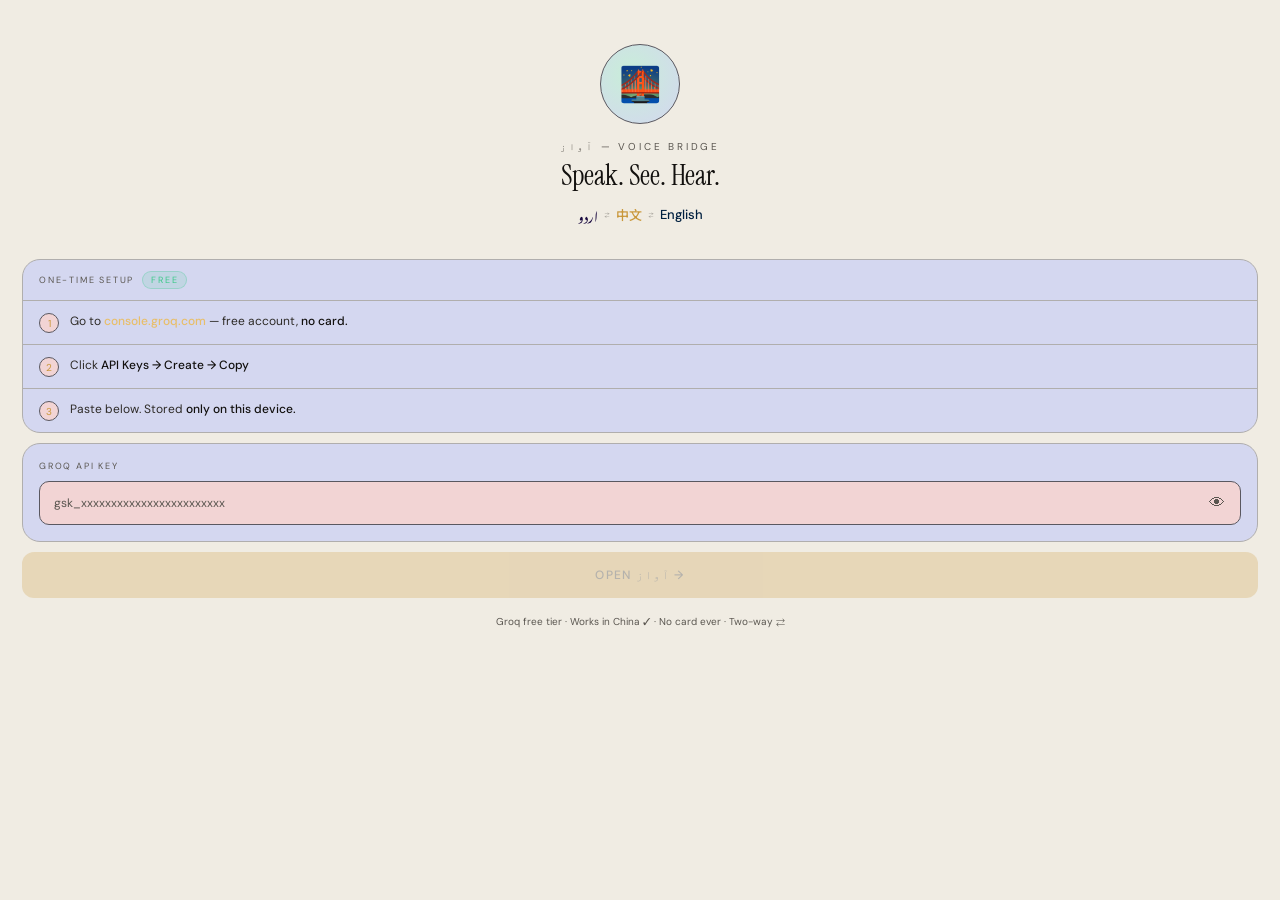
==== commit e722debf: "Update index.html" ====
--- a/index.html
+++ b/index.html
@@ -5,8 +5,8 @@
 <meta name="viewport" content="width=device-width, initial-scale=1.0, maximum-scale=1.0, user-scalable=no">
 <meta name="apple-mobile-web-app-capable" content="yes">
 <meta name="apple-mobile-web-app-status-bar-style" content="black-translucent">
-<meta name="apple-mobile-web-app-title" content="آواز">
-<title>آواز</title>
+<meta name="apple-mobile-web-app-title" content="آواز Bridge">
+<title>آواز — Voice Bridge</title>
 <link href="https://fonts.googleapis.com/css2?family=Noto+Nastaliq+Urdu:wght@400;600&family=Noto+Sans+SC:wght@300;400&family=Instrument+Serif:ital@0;1&family=DM+Sans:ital,wght@0,300;0,400;0,500;1,300&display=swap" rel="stylesheet">
 <style>
 :root {
@@ -81,6 +81,27 @@
 .gear-btn{width:34px;height:34px;border-radius:50%;background:var(--s1);border:0.5px solid var(--rim);display:flex;align-items:center;justify-content:center;font-size:15px;cursor:pointer;color:var(--ink3);transition:all 0.15s;}
 .gear-btn:active{transform:scale(0.88);}
 
+/* ══ LANGUAGE SELECTOR BAR ══ */
+.lang-bar{display:flex;align-items:center;padding:8px 14px;gap:6px;border-bottom:0.5px solid var(--rim);flex-shrink:0;background:var(--bg);}
+.lang-bar-label{font-size:8px;letter-spacing:0.16em;color:var(--ink3);text-transform:uppercase;margin-right:2px;flex-shrink:0;}
+.lang-pills{display:flex;gap:5px;flex:1;}
+.lang-pill{flex:1;padding:7px 4px;border-radius:9px;border:0.5px solid var(--rim);background:var(--s1);font-size:10px;font-weight:500;color:var(--ink3);cursor:pointer;transition:all 0.18s;text-align:center;display:flex;flex-direction:column;align-items:center;gap:1px;line-height:1.2;}
+.lang-pill .pill-main{font-size:11px;}
+.lang-pill .pill-sub{font-size:8px;opacity:0.65;font-weight:400;}
+.lang-pill.ur-pill{font-family:'Noto Nastaliq Urdu',serif;}
+.lang-pill.zh-pill{font-family:'Noto Sans SC',sans-serif;}
+.lang-pill.active{border-color:var(--gold);background:rgba(201,151,58,0.1);color:var(--goldd);}
+.lang-pill.active.ur-pill{color:var(--ur-c);border-color:var(--ur-c);background:rgba(26,10,64,0.06);}
+.lang-pill.active.zh-pill{color:var(--zh-c);border-color:var(--gold);background:rgba(201,151,58,0.1);}
+.lang-pill.active.en-pill{color:var(--en-c);border-color:var(--en-c);background:rgba(0,32,64,0.06);}
+.auto-pill{flex:1;padding:7px 4px;border-radius:9px;border:0.5px dashed var(--jade);background:rgba(62,201,138,0.04);font-size:10px;font-weight:500;color:var(--ink3);cursor:pointer;transition:all 0.18s;text-align:center;display:flex;flex-direction:column;align-items:center;gap:1px;line-height:1.2;}
+.auto-pill .pill-main{font-size:11px;}
+.auto-pill .pill-sub{font-size:8px;opacity:0.65;font-weight:400;}
+.auto-pill.active{border-color:var(--jade);background:rgba(62,201,138,0.09);color:#1a6644;}
+
+/* two-way indicator */
+.mode-badge{display:flex;align-items:center;gap:4px;padding:3px 8px;border-radius:20px;background:rgba(62,201,138,0.08);border:0.5px solid rgba(62,201,138,0.25);font-size:8px;color:var(--jade);letter-spacing:0.1em;text-transform:uppercase;flex-shrink:0;}
+
 .history{flex:1;overflow-y:auto;overflow-x:hidden;padding:12px 14px 6px;display:flex;flex-direction:column;gap:10px;-webkit-overflow-scrolling:touch;}
 .history::-webkit-scrollbar{display:none;}
 
@@ -106,7 +127,12 @@
 @keyframes wave{0%,100%{height:3px}50%{height:14px}}
 .live-preview{padding:10px 14px;display:none;}
 .live-preview.show{display:block;}
-.live-preview-text{font-family:'Noto Nastaliq Urdu',serif;font-size:18px;color:var(--ur-c);direction:rtl;line-height:2;}
+.live-preview-text{font-size:15px;color:var(--ink2);line-height:1.8;}
+.live-preview-text.ur{font-family:'Noto Nastaliq Urdu',serif;font-size:18px;color:var(--ur-c);direction:rtl;}
+.live-preview-text.zh{font-family:'Noto Sans SC',sans-serif;color:var(--zh-c);}
+
+/* detected lang badge */
+.detected-badge{display:inline-flex;align-items:center;gap:5px;background:rgba(62,201,138,0.1);border:0.5px solid rgba(62,201,138,0.3);border-radius:20px;padding:2px 9px;font-size:9px;color:#1a6644;letter-spacing:0.1em;text-transform:uppercase;margin-bottom:5px;}
 
 /* ── EDIT PANEL ── */
 .edit-panel{margin:0 14px 6px;background:#fffcf0;border:1.5px solid var(--gold);border-radius:16px;overflow:hidden;display:none;flex-direction:column;animation:slideUp 0.22s cubic-bezier(0.2,0,0,1);}
@@ -117,7 +143,9 @@
 .edit-hint-txt{font-size:9px;color:var(--ink3);font-style:italic;}
 .edit-body{padding:11px 13px;border-bottom:1px solid rgba(201,151,58,0.15);}
 .edit-ur-label{font-size:8px;letter-spacing:0.18em;color:var(--ink3);text-transform:uppercase;margin-bottom:5px;}
-.edit-textarea{width:100%;font-family:'Noto Nastaliq Urdu',serif;font-size:19px;color:var(--ur-c);direction:rtl;line-height:2;background:transparent;border:none;outline:none;resize:none;-webkit-appearance:none;user-select:text;-webkit-user-select:text;min-height:56px;padding:2px;caret-color:var(--gold);}
+.edit-textarea{width:100%;font-size:14px;color:var(--ink2);line-height:1.8;background:transparent;border:none;outline:none;resize:none;-webkit-appearance:none;user-select:text;-webkit-user-select:text;min-height:56px;padding:2px;caret-color:var(--gold);}
+.edit-textarea.ur{font-family:'Noto Nastaliq Urdu',serif;font-size:19px;color:var(--ur-c);direction:rtl;}
+.edit-textarea.zh{font-family:'Noto Sans SC',sans-serif;color:var(--zh-c);}
 .edit-textarea::placeholder{color:rgba(201,151,58,0.3);font-size:15px;}
 .edit-foot{display:flex;gap:8px;padding:9px 13px;align-items:center;}
 .edit-cancel{width:40px;height:40px;border-radius:50%;background:rgba(224,85,85,0.07);border:0.5px solid rgba(224,85,85,0.25);display:flex;align-items:center;justify-content:center;font-size:14px;cursor:pointer;color:var(--red);flex-shrink:0;transition:all 0.15s;}
@@ -131,6 +159,13 @@
 @keyframes riseUp{from{opacity:0;transform:translateY(10px) scale(0.99);}to{opacity:1;transform:translateY(0) scale(1);}}
 .bcard{background:var(--card);border:0.5px solid var(--rim);border-radius:16px;overflow:hidden;transition:border-color 0.25s,box-shadow 0.25s;}
 .bcard.speaking{border-color:var(--goldd);box-shadow:0 0 0 1px var(--goldd),0 0 24px rgba(201,151,58,0.09);}
+
+/* direction indicator strip */
+.bdir-strip{padding:4px 11px;font-size:8px;letter-spacing:0.14em;text-transform:uppercase;display:flex;align-items:center;gap:6px;border-bottom:0.5px solid var(--rim);}
+.bdir-strip.ur-to-zh{background:rgba(26,10,64,0.04);color:var(--ur-c);}
+.bdir-strip.zh-to-ur{background:rgba(42,26,0,0.04);color:var(--zh-c);}
+.bdir-strip.en-to-ur{background:rgba(0,32,64,0.04);color:var(--en-c);}
+.bdir-strip.auto{background:rgba(62,201,138,0.05);color:#1a6644;}
 
 /* each language row */
 .brow{display:flex;align-items:stretch;border-bottom:0.5px solid var(--rim);}
@@ -141,12 +176,14 @@
 .brow-flag-dot.ro{background:var(--ro-c);}
 .brow-flag-dot.zh{background:var(--gold);}
 .brow-flag-dot.en{background:var(--en-c);}
+.brow-flag-dot.src{width:7px;height:7px;box-shadow:0 0 0 2px rgba(201,151,58,0.3);}
 .brow-content{flex:1;padding:7px 9px 7px 5px;min-width:0;}
 .brow-label{font-size:7px;letter-spacing:0.16em;text-transform:uppercase;margin-bottom:1px;opacity:0.5;}
 .brow-label.ur{color:var(--ur-c);}
 .brow-label.ro{color:var(--ro-c);}
 .brow-label.zh{color:var(--gold);}
 .brow-label.en{color:var(--en-c);}
+.brow-label .src-tag{opacity:1;background:rgba(201,151,58,0.15);border-radius:3px;padding:0 3px;font-size:6px;color:var(--goldd);}
 .brow-text.ur{font-family:'Noto Nastaliq Urdu',serif;font-size:17px;color:var(--ur-c);direction:rtl;line-height:1.85;text-align:right;}
 .brow-text.ro{font-family:'DM Sans',sans-serif;font-style:italic;font-size:12px;color:var(--ro-c);line-height:1.45;font-weight:300;}
 .brow-text.zh{font-family:'Noto Sans SC',sans-serif;font-size:19px;color:var(--zh-c);line-height:1.35;font-weight:300;letter-spacing:0.02em;}
@@ -156,7 +193,7 @@
 .zh-char{display:inline;transition:color 0.12s,text-shadow 0.12s;}
 .zh-char.lit{color:var(--goldf);text-shadow:0 0 16px rgba(232,190,106,0.55);}
 
-/* action btns — on zh row right side */
+/* action btns */
 .brow-actions{display:flex;flex-direction:column;gap:4px;padding:0 9px 0 3px;align-items:center;justify-content:center;flex-shrink:0;}
 .icon-btn{width:32px;height:32px;border-radius:50%;display:flex;align-items:center;justify-content:center;cursor:pointer;font-size:12px;transition:all 0.15s;}
 .icon-btn:active{transform:scale(0.85);}
@@ -209,9 +246,8 @@
   <div class="setup-eyebrow">آواز — Voice Bridge</div>
   <div class="setup-title">Speak. See. Hear.</div>
   <div class="setup-langs">
-    <span class="sl ur">اردو</span><span class="s-arr">›</span>
-    <span class="sl ro">Roman</span><span class="s-arr">›</span>
-    <span class="sl zh">中文</span><span class="s-arr">›</span>
+    <span class="sl ur">اردو</span><span class="s-arr">⇄</span>
+    <span class="sl zh">中文</span><span class="s-arr">⇄</span>
     <span class="sl en">English</span>
   </div>
 
@@ -242,7 +278,7 @@
   </div>
 
   <button class="cta" id="ctaBtn" onclick="saveKey()" disabled>Open آواز →</button>
-  <p class="setup-note">Groq free tier · Works in China ✓ · No card ever</p>
+  <p class="setup-note">Groq free tier · Works in China ✓ · No card ever · Two-way ⇄</p>
 </div>
 </div>
 
@@ -253,7 +289,6 @@
       <div class="tb-name">آواز</div>
       <div class="tb-langs">
         <span class="tb-l ur">اردو</span><div class="tb-dot"></div>
-        <span class="tb-l ro">roman</span><div class="tb-dot"></div>
         <span class="tb-l zh">中文</span><div class="tb-dot"></div>
         <span class="tb-l en">en</span>
       </div>
@@ -261,11 +296,35 @@
     <div class="gear-btn" onclick="resetKey()">⚙</div>
   </div>
 
+  <!-- LANGUAGE SELECTOR BAR -->
+  <div class="lang-bar">
+    <div class="lang-bar-label">I speak</div>
+    <div class="lang-pills">
+      <div class="lang-pill auto-pill active" id="pill-auto" onclick="setLang('auto')">
+        <span class="pill-main">🔮 Auto</span>
+        <span class="pill-sub">detect</span>
+      </div>
+      <div class="lang-pill ur-pill" id="pill-ur" onclick="setLang('ur')">
+        <span class="pill-main">اردو</span>
+        <span class="pill-sub">urdu</span>
+      </div>
+      <div class="lang-pill zh-pill" id="pill-zh" onclick="setLang('zh')">
+        <span class="pill-main">中文</span>
+        <span class="pill-sub">chinese</span>
+      </div>
+      <div class="lang-pill en-pill" id="pill-en" onclick="setLang('en')">
+        <span class="pill-main">EN</span>
+        <span class="pill-sub">english</span>
+      </div>
+    </div>
+    <div class="mode-badge">⇄ 2-way</div>
+  </div>
+
   <div class="history" id="history">
     <div class="empty" id="emptyState">
       <div class="empty-orb">🎙</div>
-      <div class="empty-title">بولیں</div>
-      <div class="empty-hint">speak urdu · whisper transcribes<br>fix if needed · see all 4 languages<br>hear chinese instantly</div>
+      <div class="empty-title">بولیں · 说吧</div>
+      <div class="empty-hint">speak any language · auto-detected<br>urdu · chinese · english — all translated<br>two-way bridge · hear any language back</div>
     </div>
   </div>
 
@@ -273,10 +332,11 @@
   <div class="live-panel" id="livePanel">
     <div class="live-rec-row" id="recRow">
       <div class="live-rec-dot"></div>
-      <div class="live-rec-label" id="recLabel">listening in urdu</div>
+      <div class="live-rec-label" id="recLabel">listening…</div>
       <div class="waveform"><div class="wv"></div><div class="wv"></div><div class="wv"></div><div class="wv"></div><div class="wv"></div><div class="wv"></div></div>
     </div>
     <div class="live-preview" id="livePreview">
+      <div id="detectedBadge" style="display:none;" class="detected-badge">🔮 detected: <span id="detectedLangName"></span></div>
       <div class="live-preview-text" id="livePreviewText"></div>
     </div>
   </div>
@@ -284,18 +344,18 @@
   <!-- EDIT PANEL -->
   <div class="edit-panel" id="editPanel">
     <div class="edit-hdr">
-      <div class="edit-title-txt">✏️ &nbsp;fix urdu — ترمیم</div>
-      <div class="edit-hint-txt">whisper mistake? correct it</div>
+      <div class="edit-title-txt">✏️ &nbsp;fix transcript — ترمیم</div>
+      <div class="edit-hint-txt" id="editHintTxt">whisper mistake? correct it</div>
     </div>
     <div class="edit-body">
-      <div class="edit-ur-label">اردو transcript</div>
-      <textarea id="editTextarea" class="edit-textarea" dir="rtl"
-        placeholder="یہاں لکھیں…" rows="3"
+      <div class="edit-ur-label" id="editLangLabel">transcript</div>
+      <textarea id="editTextarea" class="edit-textarea" 
+        placeholder="…" rows="3"
         autocorrect="off" autocapitalize="off" spellcheck="false"></textarea>
     </div>
     <div class="edit-foot">
       <div class="edit-cancel" onclick="cancelEdit()">✕</div>
-      <button class="edit-go" id="editGoBtn" onclick="confirmEdit()">→ translate all 4</button>
+      <button class="edit-go" id="editGoBtn" onclick="confirmEdit()">→ translate all</button>
     </div>
   </div>
 
@@ -306,7 +366,7 @@
 
   <div class="statusbar">
     <div class="sdot" id="sdot"></div>
-    <div class="smsg" id="smsg">ready — tap mic · speak in urdu</div>
+    <div class="smsg" id="smsg">ready — tap mic and speak in any language</div>
   </div>
 
   <div class="controls">
@@ -335,13 +395,39 @@
 const errbox=$('errbox'),sdot=$('sdot'),smsg=$('smsg');
 const micBtn=$('micBtn'),micLabel=$('micLabel'),installBanner=$('installBanner');
 
+// Language config
+// sourceLang: 'auto' | 'ur' | 'zh' | 'en'
+let sourceLang = 'auto';
+let detectedLang = null; // what was actually detected last run
+
+// Whisper lang codes for each
+const WHISPER_LANG = { ur:'ur', zh:'zh', en:'en', auto:null };
+
+// Display info for each lang
+const LANG_INFO = {
+  ur: { name:'اردو', nameEn:'Urdu',  whisper:'ur', dir:'rtl', cls:'ur', fontCls:'ur' },
+  zh: { name:'中文', nameEn:'Chinese', whisper:'zh', dir:'ltr', cls:'zh', fontCls:'zh' },
+  en: { name:'English', nameEn:'English', whisper:'en', dir:'ltr', cls:'en', fontCls:'en' },
+};
+
+// Translation target map: given detected/selected source → what we output
+// Always output all 4 forms: ur, ro (roman urdu), zh, en
+// The "primary TTS" target:
+// ur/ro source → speak zh to Chinese person
+// zh source → speak ur to Urdu person  
+// en source → speak both ur+zh
+const TTS_TARGET = { ur:'zh', zh:'ur', en:'zh' };
+
 let groqKey='',mediaRecorder=null,audioChunks=[];
 let isRecording=false,lastBubbleId=null,count=0,ttsTimer=null,pendingUrdu='';
+let pendingTranscript='', pendingSourceLang='';
 
 // ── boot ──
 document.addEventListener('DOMContentLoaded',()=>{
   const s=localStorage.getItem('vb_key');
   if(s&&s.startsWith('gsk_')){groqKey=s;openApp();}
+  const sl=localStorage.getItem('vb_sourcelang')||'auto';
+  setLang(sl,true);
 });
 keyInput.addEventListener('input',()=>{ctaBtn.disabled=keyInput.value.trim().length<20;});
 function toggleEye(){keyInput.type=keyInput.type==='password'?'text':'password';}
@@ -359,24 +445,60 @@
 function setSt(type,msg){sdot.className='sdot'+(type?' '+type:'');smsg.textContent=msg;}
 function showErr(msg,ms=6000){errbox.textContent=msg;errbox.classList.add('show');setTimeout(()=>errbox.classList.remove('show'),ms);}
 
+// ── language selector ──
+function setLang(lang, silent=false){
+  sourceLang=lang;
+  if(!silent) localStorage.setItem('vb_sourcelang',lang);
+
+  // update pills
+  ['auto','ur','zh','en'].forEach(l=>{
+    const p=$(l==='auto'?'pill-auto':'pill-'+l);
+    if(!p)return;
+    p.classList.toggle('active', l===lang);
+  });
+
+  // update status hint
+  const hints={
+    auto:'ready — tap mic · auto-detect language',
+    ur:'ready — speak اردو · tap mic',
+    zh:'ready — speak 中文 · tap mic',
+    en:'ready — speak English · tap mic',
+  };
+  setSt('',hints[lang]||hints.auto);
+}
+
 // ── live panel ──
-function showLivePanel(recMode){
+function showLivePanel(isRec){
   livePanel.classList.add('show');
   livePreview.classList.remove('show');
   livePreviewText.textContent='';
-  recLabel.textContent=recMode?'listening in urdu':'transcribing…';
+  $('detectedBadge').style.display='none';
+  const langName = sourceLang==='auto'?'any language':(LANG_INFO[sourceLang]?.nameEn||sourceLang);
+  recLabel.textContent=isRec?('listening — '+langName):'transcribing…';
 }
 function hideLivePanel(){livePanel.classList.remove('show');}
 
 // ── edit panel ──
-function showEditPanel(urdu){
-  pendingUrdu=urdu;
-  editTextarea.value=urdu;
-  editGoBtn.disabled=!urdu.trim();
+function showEditPanel(transcript, srcLang){
+  pendingTranscript=transcript;
+  pendingSourceLang=srcLang;
+  editTextarea.value=transcript;
+  editGoBtn.disabled=!transcript.trim();
+
+  // style the textarea by source lang
+  editTextarea.className='edit-textarea';
+  if(srcLang==='ur') editTextarea.classList.add('ur');
+  else if(srcLang==='zh') editTextarea.classList.add('zh');
+  editTextarea.dir=(srcLang==='ur')?'rtl':'ltr';
+
+  const li=LANG_INFO[srcLang]||{nameEn:'Transcript',name:'Transcript'};
+  $('editLangLabel').textContent=li.name+' transcript';
+  $('editHintTxt').textContent='whisper mistake? correct it';
+
   editPanel.classList.add('show');
   micBtn.classList.add('edit-mode');
   micLabel.textContent='confirm →';
-  setSt('proc','review · fix urdu if whisper erred');
+  setSt('proc','review · fix if whisper erred');
   setTimeout(()=>{
     editTextarea.focus();
     const l=editTextarea.value.length;
@@ -389,52 +511,67 @@
   micLabel.textContent='tap to speak';
 }
 editTextarea.addEventListener('input',()=>{editGoBtn.disabled=!editTextarea.value.trim();});
-function cancelEdit(){hideEditPanel();hideLivePanel();pendingUrdu='';setSt('','ready — tap mic · speak in urdu');}
-
-// ── confirm → fetch all 4 via single Groq LLM call ──
+function cancelEdit(){hideEditPanel();hideLivePanel();pendingTranscript='';pendingSourceLang='';setSt('','ready — tap mic · speak in any language');}
+
+// ── confirm → fetch all translations via single LLM call ──
 async function confirmEdit(){
-  const urdu=editTextarea.value.trim();
-  if(!urdu)return;
-  const wasEdited=(urdu!==pendingUrdu);
+  const text=editTextarea.value.trim();
+  if(!text)return;
+  const srcLang=pendingSourceLang||detectedLang||'ur';
+  const wasEdited=(text!==pendingTranscript);
   hideEditPanel();
   micBtn.classList.add('proc');
   micLabel.textContent='translating…';
-  setSt('proc','fetching roman + 中文 + english…');
+  setSt('proc','translating all languages…');
   editGoBtn.disabled=true;
 
   try{
-    const result=await fetchAllTranslations(urdu);
+    const result=await fetchAllTranslations(text, srcLang);
     micBtn.classList.remove('proc');
     micLabel.textContent='tap to speak';
-    setSt('ok','speaking chinese…');
-    const id=addBubble(urdu,result.roman,result.zh,result.en,wasEdited);
+
+    // Decide TTS: if Chinese spoke, play Urdu back; if Urdu/En spoke, play Chinese
+    const ttsLang=TTS_TARGET[srcLang]||'zh';
+    setSt('ok', ttsLang==='zh'?'speaking chinese…':'speaking urdu…');
+
+    const id=addBubble(result, srcLang, wasEdited);
     lastBubbleId=id;
-    speakBubble(id,result.zh,()=>setSt('','ready — tap mic · speak in urdu'));
+    const ttsText = ttsLang==='zh'?result.zh:result.ur;
+    speakBubble(id, ttsLang, ttsText, ()=>setSt('','ready — tap mic · speak in any language'));
   }catch(e){
     micBtn.classList.remove('proc');
     micLabel.textContent='tap to speak';
     showErr(e.message||'translation error');
-    setSt('','ready — tap mic · speak in urdu');
+    setSt('','ready — tap mic · speak in any language');
   }finally{
     editGoBtn.disabled=false;
   }
 }
 
-// ── single Groq LLM call → roman + zh + en ──
-async function fetchAllTranslations(urdu){
-  const prompt=`Translate this Urdu text into three forms. Return ONLY a JSON object, no markdown, no preamble.
-
-Urdu: "${urdu}"
-
-Return exactly:
-{"roman":"<phonetic Roman Urdu transliteration>","zh":"<Simplified Chinese translation>","en":"<English translation>"}`;
+// ── single Groq LLM call — all 4 output forms regardless of input ──
+async function fetchAllTranslations(text, srcLang){
+  const srcInfo=LANG_INFO[srcLang]||{nameEn:'Urdu'};
+  const prompt=`You are a precise multilingual translator. The source text is in ${srcInfo.nameEn}.
+
+Source (${srcInfo.nameEn}): "${text}"
+
+Translate and return ONLY a valid JSON object with NO markdown, NO preamble, NO explanation.
+
+Rules:
+- "ur": Urdu script translation (if source is already Urdu, keep it as-is)
+- "roman": Phonetic Roman Urdu transliteration of the Urdu meaning (how an Urdu speaker would pronounce it, written in Latin script)
+- "zh": Simplified Chinese translation
+- "en": English translation
+
+Return exactly this structure:
+{"ur":"<urdu script>","roman":"<roman urdu pronunciation>","zh":"<simplified chinese>","en":"<english>"}`;
 
   const resp=await fetch('https://api.groq.com/openai/v1/chat/completions',{
     method:'POST',
     headers:{'Authorization':'Bearer '+groqKey,'Content-Type':'application/json'},
     body:JSON.stringify({
       model:'llama-3.3-70b-versatile',
-      max_tokens:300,
+      max_tokens:400,
       temperature:0.1,
       messages:[{role:'user',content:prompt}]
     })
@@ -448,12 +585,14 @@
     throw new Error(m);
   }
   const data=await resp.json();
-  let text=(data.choices?.[0]?.message?.content||'').trim();
-  // strip any accidental markdown fences
-  text=text.replace(/^```[a-z]*\n?/i,'').replace(/\n?```$/,'').trim();
+  let txt=(data.choices?.[0]?.message?.content||'').trim();
+  txt=txt.replace(/^```[a-z]*\n?/i,'').replace(/\n?```$/,'').trim();
+  // Extract JSON if wrapped in extra text
+  const jMatch=txt.match(/\{[\s\S]*\}/);
+  if(jMatch)txt=jMatch[0];
   let parsed;
-  try{parsed=JSON.parse(text);}catch(e){throw new Error('Translation parse error. Try again.');}
-  if(!parsed.roman||!parsed.zh||!parsed.en)throw new Error('Incomplete translation response.');
+  try{parsed=JSON.parse(txt);}catch(e){throw new Error('Translation parse error. Try again.');}
+  if(!parsed.ur||!parsed.zh||!parsed.en)throw new Error('Incomplete translation. Try again.');
   return parsed;
 }
 
@@ -479,7 +618,8 @@
   micBtn.classList.add('rec');
   micLabel.textContent='tap to stop';
   showLivePanel(true);
-  setSt('rec','recording — speak in urdu');
+  const lname=sourceLang==='auto'?'any language':(LANG_INFO[sourceLang]?.nameEn||sourceLang);
+  setSt('rec','recording — '+lname);
 }
 
 function stopRec(){
@@ -491,13 +631,13 @@
   micBtn.classList.add('proc');
   micLabel.textContent='transcribing…';
   recLabel.textContent='transcribing with whisper…';
-  setSt('proc','transcribing urdu…');
+  setSt('proc','transcribing…');
 }
 
 async function processAudio(){
   micBtn.classList.remove('proc');
   micLabel.textContent='tap to speak';
-  if(!audioChunks.length){hideLivePanel();setSt('','ready — tap mic · speak in urdu');return;}
+  if(!audioChunks.length){hideLivePanel();setSt('','ready — tap mic · speak in any language');return;}
   const mime=mediaRecorder.mimeType||'audio/webm';
   const ext=mime.includes('mp4')?'m4a':mime.includes('ogg')?'ogg':'webm';
   const blob=new Blob(audioChunks,{type:mime});
@@ -505,8 +645,13 @@
     const form=new FormData();
     form.append('file',blob,'rec.'+ext);
     form.append('model','whisper-large-v3');
-    form.append('language','ur');
-    form.append('response_format','json');
+    // If auto, don't set language — whisper auto-detects
+    // If specific lang set, hint whisper
+    if(sourceLang!=='auto'){
+      const wl=WHISPER_LANG[sourceLang];
+      if(wl) form.append('language',wl);
+    }
+    form.append('response_format','verbose_json'); // get detected_language back
     const r1=await fetch('https://api.groq.com/openai/v1/audio/transcriptions',{
       method:'POST',headers:{Authorization:'Bearer '+groqKey},body:form
     });
@@ -514,117 +659,224 @@
     if(r1.status===429){hideLivePanel();showErr('Rate limit. Wait and retry.');setSt('','ready');return;}
     if(!r1.ok){hideLivePanel();let em='Error '+r1.status;try{const j=await r1.json();em=j?.error?.message||em;}catch(_){}showErr(em);setSt('','ready');return;}
     const d1=await r1.json();
-    const urdu=(d1.text||'').trim();
-    if(!urdu){hideLivePanel();showErr('No speech detected. Try again.');setSt('','ready');return;}
-    livePreviewText.textContent=urdu;
+    const transcript=(d1.text||'').trim();
+    if(!transcript){hideLivePanel();showErr('No speech detected. Try again.');setSt('','ready');return;}
+
+    // Determine actual source language
+    let actualLang=sourceLang;
+    if(sourceLang==='auto'){
+      // whisper verbose_json gives detected_language
+      const wDetected=d1.language||'';
+      // Map whisper lang codes to our codes
+      if(wDetected.startsWith('zh')||wDetected==='chinese') actualLang='zh';
+      else if(wDetected==='urdu'||wDetected==='ur') actualLang='ur';
+      else if(wDetected==='english'||wDetected==='en') actualLang='en';
+      else {
+        // fallback: detect via LLM
+        actualLang = await detectLangViaLLM(transcript);
+      }
+      detectedLang=actualLang;
+      // Show detected badge
+      const dname=LANG_INFO[actualLang]?.nameEn||actualLang;
+      $('detectedLangName').textContent=dname;
+      $('detectedBadge').style.display='inline-flex';
+    } else {
+      actualLang=sourceLang;
+      detectedLang=sourceLang;
+    }
+
+    // Style the preview text
+    livePreviewText.className='live-preview-text';
+    if(actualLang==='ur') livePreviewText.classList.add('ur');
+    if(actualLang==='zh') livePreviewText.classList.add('zh');
+    livePreviewText.textContent=transcript;
     livePreview.classList.add('show');
     recLabel.textContent='transcribed ✓ — review below';
-    await sleep(380);
+    await sleep(400);
     hideLivePanel();
-    showEditPanel(urdu);
+    showEditPanel(transcript, actualLang);
   }catch(e){
     hideLivePanel();
     showErr('Network error: '+(e.message||'check connection'));
-    setSt('','ready — tap mic · speak in urdu');
+    setSt('','ready — tap mic · speak in any language');
   }
+}
+
+// ── Detect language via LLM (fallback if whisper doesn't return clear lang) ──
+async function detectLangViaLLM(text){
+  try{
+    const resp=await fetch('https://api.groq.com/openai/v1/chat/completions',{
+      method:'POST',
+      headers:{'Authorization':'Bearer '+groqKey,'Content-Type':'application/json'},
+      body:JSON.stringify({
+        model:'llama-3.3-70b-versatile',
+        max_tokens:10,
+        temperature:0,
+        messages:[{role:'user',content:`What language is this text? Reply with ONLY one word: "ur" for Urdu, "zh" for Chinese, "en" for English, or "en" for anything else.\n\nText: "${text.slice(0,200)}"`}]
+      })
+    });
+    const d=await resp.json();
+    const ans=(d.choices?.[0]?.message?.content||'').trim().toLowerCase();
+    if(ans.includes('zh')||ans.includes('chinese')) return 'zh';
+    if(ans.includes('ur')||ans.includes('urdu')) return 'ur';
+    return 'en';
+  }catch(_){return 'ur';}
 }
 
 function sleep(ms){return new Promise(r=>setTimeout(r,ms));}
 
 // ── edit an existing bubble ──
 function editBubble(id){
-  const urEl=document.querySelector('#'+id+' .brow-text.ur');
-  if(!urEl)return;
-  const urdu=urEl.textContent;
+  const el=document.querySelector('#'+id+' [data-src-text]');
+  const sl=document.querySelector('#'+id+' [data-src-lang]');
+  if(!el||!sl)return;
+  const text=el.getAttribute('data-src-text');
+  const lang=sl.getAttribute('data-src-lang');
   const bEl=$(id);if(bEl)bEl.remove();
   if(!historyEl.querySelector('.bubble')){
-    historyEl.innerHTML=`<div class="empty" id="emptyState">
-      <div class="empty-orb">🎙</div><div class="empty-title">بولیں</div>
-      <div class="empty-hint">speak urdu · whisper transcribes<br>fix if needed · see all 4 languages<br>hear chinese instantly</div>
-    </div>`;
+    historyEl.innerHTML=emptyHTML();
   }
   if(lastBubbleId===id)lastBubbleId=null;
-  showEditPanel(urdu);
-}
-
-// ── add bubble — 4 rows ──
-function addBubble(urdu,roman,zh,en,wasEdited=false){
+  showEditPanel(text,lang);
+}
+
+function emptyHTML(){
+  return `<div class="empty" id="emptyState">
+    <div class="empty-orb">🎙</div>
+    <div class="empty-title">بولیں · 说吧</div>
+    <div class="empty-hint">speak any language · auto-detected<br>urdu · chinese · english — all translated<br>two-way bridge · hear any language back</div>
+  </div>`;
+}
+
+// ── add bubble — always 4 rows: ur, roman, zh, en ──
+// result: {ur, roman, zh, en}, srcLang: 'ur'|'zh'|'en'
+function addBubble(result, srcLang, wasEdited=false){
   const es=$('emptyState');if(es)es.remove();
   const id='b'+(++count);
   const time=new Date().toLocaleTimeString([],{hour:'2-digit',minute:'2-digit'});
-  const zhSpans=[...zh].map((ch,i)=>`<span class="zh-char" id="${id}-c${i}">${escHtml(ch)}</span>`).join('');
+  const zhSpans=[...result.zh].map((ch,i)=>`<span class="zh-char" id="${id}-c${i}">${escHtml(ch)}</span>`).join('');
+  const ttsLang=TTS_TARGET[srcLang]||'zh';
+
+  // Direction strip label
+  const dirLabels={
+    ur:`اردو → 中文 · ${LANG_INFO.ur.nameEn} speaking`,
+    zh:`中文 → اردو · Chinese speaking`,
+    en:`English → اردو & 中文`,
+  };
+  const dirCls={ur:'ur-to-zh',zh:'zh-to-ur',en:'en-to-ur'}[srcLang]||'ur-to-zh';
+  const dirLabel=dirLabels[srcLang]||dirLabels.ur;
+
+  // Src row gets highlighted dot
+  const srcTag='<span class="src-tag"> src</span>';
 
   const div=document.createElement('div');
   div.className='bubble';div.id=id;
+
+  // Hidden data holders for re-edit
+  const srcText=srcLang==='ur'?result.ur:srcLang==='zh'?result.zh:result.en;
+
   div.innerHTML=`
     <div class="bcard" id="card-${id}">
+      <div class="bdir-strip ${dirCls}">${dirLabel}</div>
+      <div data-src-text="${escAttr(srcText)}" data-src-lang="${srcLang}" style="display:none"></div>
+
       <div class="brow">
-        <div class="brow-flag"><div class="brow-flag-dot ur"></div></div>
+        <div class="brow-flag"><div class="brow-flag-dot ur${srcLang==='ur'?' src':''}"></div></div>
         <div class="brow-content">
-          <div class="brow-label ur">اردو</div>
-          <div class="brow-text ur">${escHtml(urdu)}</div>
+          <div class="brow-label ur">اردو${srcLang==='ur'?srcTag:''}</div>
+          <div class="brow-text ur">${escHtml(result.ur)}</div>
         </div>
       </div>
+
       <div class="brow">
         <div class="brow-flag"><div class="brow-flag-dot ro"></div></div>
         <div class="brow-content">
           <div class="brow-label ro">roman urdu</div>
-          <div class="brow-text ro">${escHtml(roman)}</div>
+          <div class="brow-text ro">${escHtml(result.roman)}</div>
         </div>
       </div>
+
       <div class="brow">
-        <div class="brow-flag"><div class="brow-flag-dot zh"></div></div>
+        <div class="brow-flag"><div class="brow-flag-dot zh${srcLang==='zh'?' src':''}"></div></div>
         <div class="brow-content">
-          <div class="brow-label zh">中文</div>
+          <div class="brow-label zh">中文${srcLang==='zh'?srcTag:''}</div>
           <div class="brow-text zh" id="zht-${id}">${zhSpans}</div>
         </div>
         <div class="brow-actions">
-          <div class="icon-btn spk-btn" id="spk-${id}" onclick="replayBubble('${id}')">🔊</div>
+          <div class="icon-btn spk-btn" id="spk-zh-${id}" onclick="replayBubble('${id}','zh')">🔊</div>
           <div class="icon-btn edt-btn" onclick="editBubble('${id}')">✏️</div>
         </div>
       </div>
+
       <div class="brow">
-        <div class="brow-flag"><div class="brow-flag-dot en"></div></div>
+        <div class="brow-flag"><div class="brow-flag-dot en${srcLang==='en'?' src':''}"></div></div>
         <div class="brow-content">
-          <div class="brow-label en">english</div>
-          <div class="brow-text en">${escHtml(en)}</div>
+          <div class="brow-label en">english${srcLang==='en'?srcTag:''}</div>
+          <div class="brow-text en">${escHtml(result.en)}</div>
+        </div>
+        <div class="brow-actions">
+          <div class="icon-btn spk-btn" id="spk-ur-${id}" onclick="replayBubble('${id}','ur')">🔊</div>
         </div>
       </div>
+
     </div>
     <div class="bfoot">
       <span class="bfoot-time">${time}</span>
-      ${wasEdited?'<span class="bfoot-badge">✏ edited</span>':''}
+      <span class="bfoot-badge">${wasEdited?'✏ edited · ':''}🔊 auto-played: ${ttsLang==='zh'?'中文':'اردو'}</span>
     </div>`;
+
   historyEl.appendChild(div);
   historyEl.scrollTop=historyEl.scrollHeight;
   return id;
 }
 
 function escHtml(s){return s.replace(/&/g,'&amp;').replace(/</g,'&lt;').replace(/>/g,'&gt;').replace(/"/g,'&quot;');}
-
-// ── TTS with character highlight ──
-function replayBubble(id){const t=getBubbleZhText(id);if(t)speakBubble(id,t,()=>{});}
+function escAttr(s){return s.replace(/"/g,'&quot;').replace(/'/g,'&#39;');}
+
+// ── TTS ──
+// lang: 'zh'|'ur'|'en'
+const TTS_LANG_CODE={zh:'zh-CN',ur:'ur-PK',en:'en-US'};
+
+function replayBubble(id, lang){
+  lang=lang||'zh';
+  let text='';
+  if(lang==='zh'){text=getBubbleZhText(id);}
+  else if(lang==='ur'){const e=document.querySelector('#'+id+' .brow-text.ur');text=e?e.textContent:'';}
+  else if(lang==='en'){const e=document.querySelector('#'+id+' .brow-text.en');text=e?e.textContent:'';}
+  if(text)speakBubble(id, lang, text, ()=>{});
+}
 function getBubbleZhText(id){const e=$('zht-'+id);return e?e.textContent:'';}
 
-function speakBubble(id,zh,onEnd){
+function speakBubble(id, lang, text, onEnd){
   if(!window.speechSynthesis){onEnd();return;}
   window.speechSynthesis.cancel();
   clearHighlight(id);
-  const card=$('card-'+id),spk=$('spk-'+id);
+  const card=$('card-'+id);
   card&&card.classList.add('speaking');
-  spk&&spk.classList.add('on');
-  const total=[...zh].length;
-  const u=new SpeechSynthesisUtterance(zh);
-  u.lang='zh-CN';u.rate=0.82;u.pitch=1.0;
+  // highlight speaker button
+  const spkId=lang==='zh'?'spk-zh-'+id:'spk-ur-'+id;
+  const spk=$(spkId); spk&&spk.classList.add('on');
+
+  const total=[...text].length;
+  const u=new SpeechSynthesisUtterance(text);
+  const langCode=TTS_LANG_CODE[lang]||'zh-CN';
+  u.lang=langCode; u.rate=0.84; u.pitch=1.0;
   const vs=window.speechSynthesis.getVoices();
-  const v=vs.find(v=>v.lang==='zh-CN')||vs.find(v=>v.lang.startsWith('zh'));
+  let v=vs.find(x=>x.lang===langCode)||vs.find(x=>x.lang.startsWith(langCode.split('-')[0]));
   if(v)u.voice=v;
   const mpc=350/u.rate;
-  u.onstart=()=>animateChars(id,total,mpc);
-  u.onend=()=>{clearTimeout(ttsTimer);litAll(id,total);setTimeout(()=>{clearHighlight(id);card&&card.classList.remove('speaking');spk&&spk.classList.remove('on');onEnd();},350);};
+  if(lang==='zh'){
+    u.onstart=()=>animateChars(id,total,mpc);
+  }
+  u.onend=()=>{
+    clearTimeout(ttsTimer);
+    if(lang==='zh')litAll(id,total);
+    setTimeout(()=>{clearHighlight(id);card&&card.classList.remove('speaking');spk&&spk.classList.remove('on');onEnd();},350);
+  };
   u.onerror=()=>{clearTimeout(ttsTimer);clearHighlight(id);card&&card.classList.remove('speaking');spk&&spk.classList.remove('on');onEnd();};
   window.speechSynthesis.speak(u);
 }
+
 function animateChars(id,total,mpc){
   let i=0;
   function next(){if(i>0)unlit(id,i-1);if(i<total){lit(id,i);i++;ttsTimer=setTimeout(next,mpc);}}
@@ -634,18 +886,22 @@
 function unlit(id,i){const e=$(id+'-c'+i);if(e)e.classList.remove('lit');}
 function litAll(id,t){for(let i=0;i<t;i++)lit(id,i);}
 function clearHighlight(id){clearTimeout(ttsTimer);const e=$('zht-'+id);if(!e)return;e.querySelectorAll('.zh-char').forEach(c=>c.classList.remove('lit'));}
-function replayLast(){if(lastBubbleId)replayBubble(lastBubbleId);}
+function replayLast(){
+  if(!lastBubbleId)return;
+  // replay the auto-play target (zh by default, ur if source was zh)
+  const strip=document.querySelector('#'+lastBubbleId+' [data-src-lang]');
+  const sl=strip?strip.getAttribute('data-src-lang'):'ur';
+  const ttsLang=TTS_TARGET[sl]||'zh';
+  replayBubble(lastBubbleId, ttsLang);
+}
 
 function clearHistory(){
   window.speechSynthesis&&window.speechSynthesis.cancel();
   clearTimeout(ttsTimer);
   hideEditPanel();hideLivePanel();
-  lastBubbleId=null;count=0;pendingUrdu='';
-  historyEl.innerHTML=`<div class="empty" id="emptyState">
-    <div class="empty-orb">🎙</div><div class="empty-title">بولیں</div>
-    <div class="empty-hint">speak urdu · whisper transcribes<br>fix if needed · see all 4 languages<br>hear chinese instantly</div>
-  </div>`;
-  setSt('','ready — tap mic · speak in urdu');
+  lastBubbleId=null;count=0;pendingTranscript='';pendingSourceLang='';detectedLang=null;
+  historyEl.innerHTML=emptyHTML();
+  setSt('','ready — tap mic · speak in any language');
 }
 
 window.speechSynthesis&&window.speechSynthesis.getVoices();
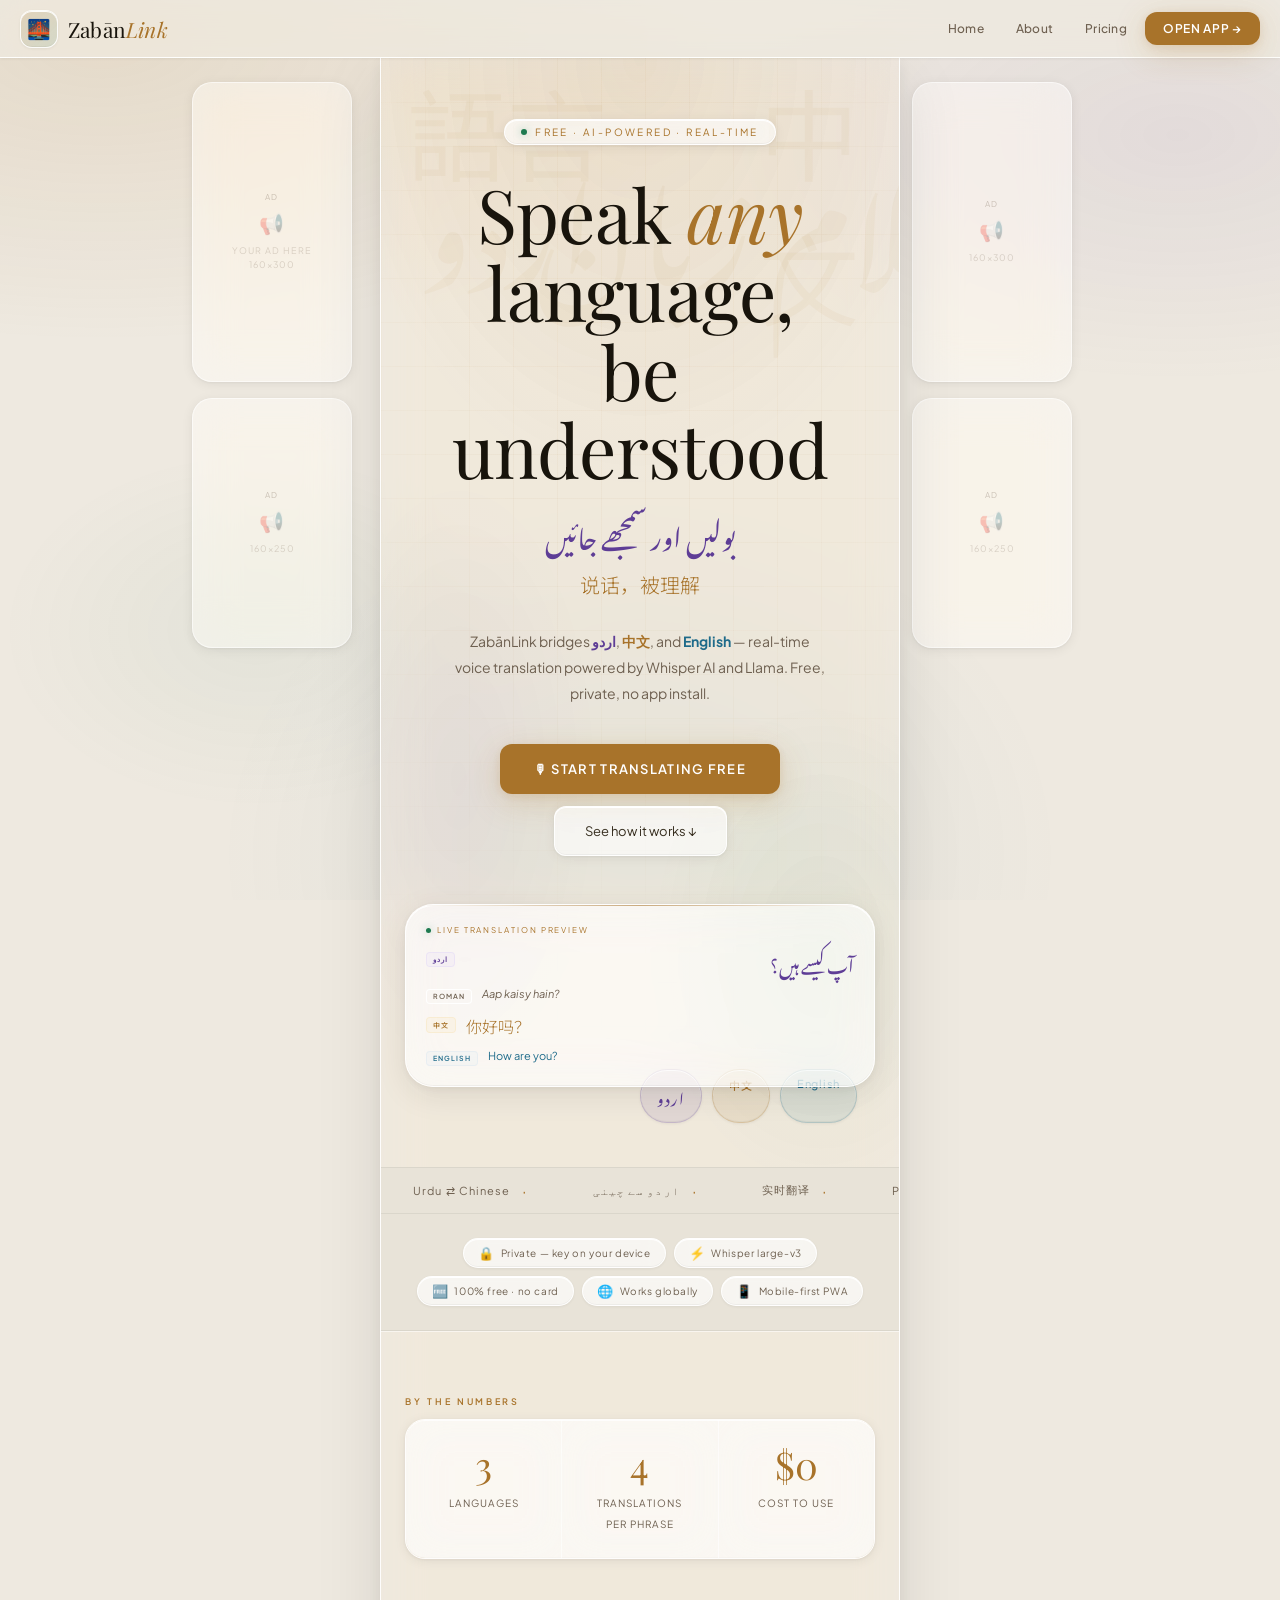
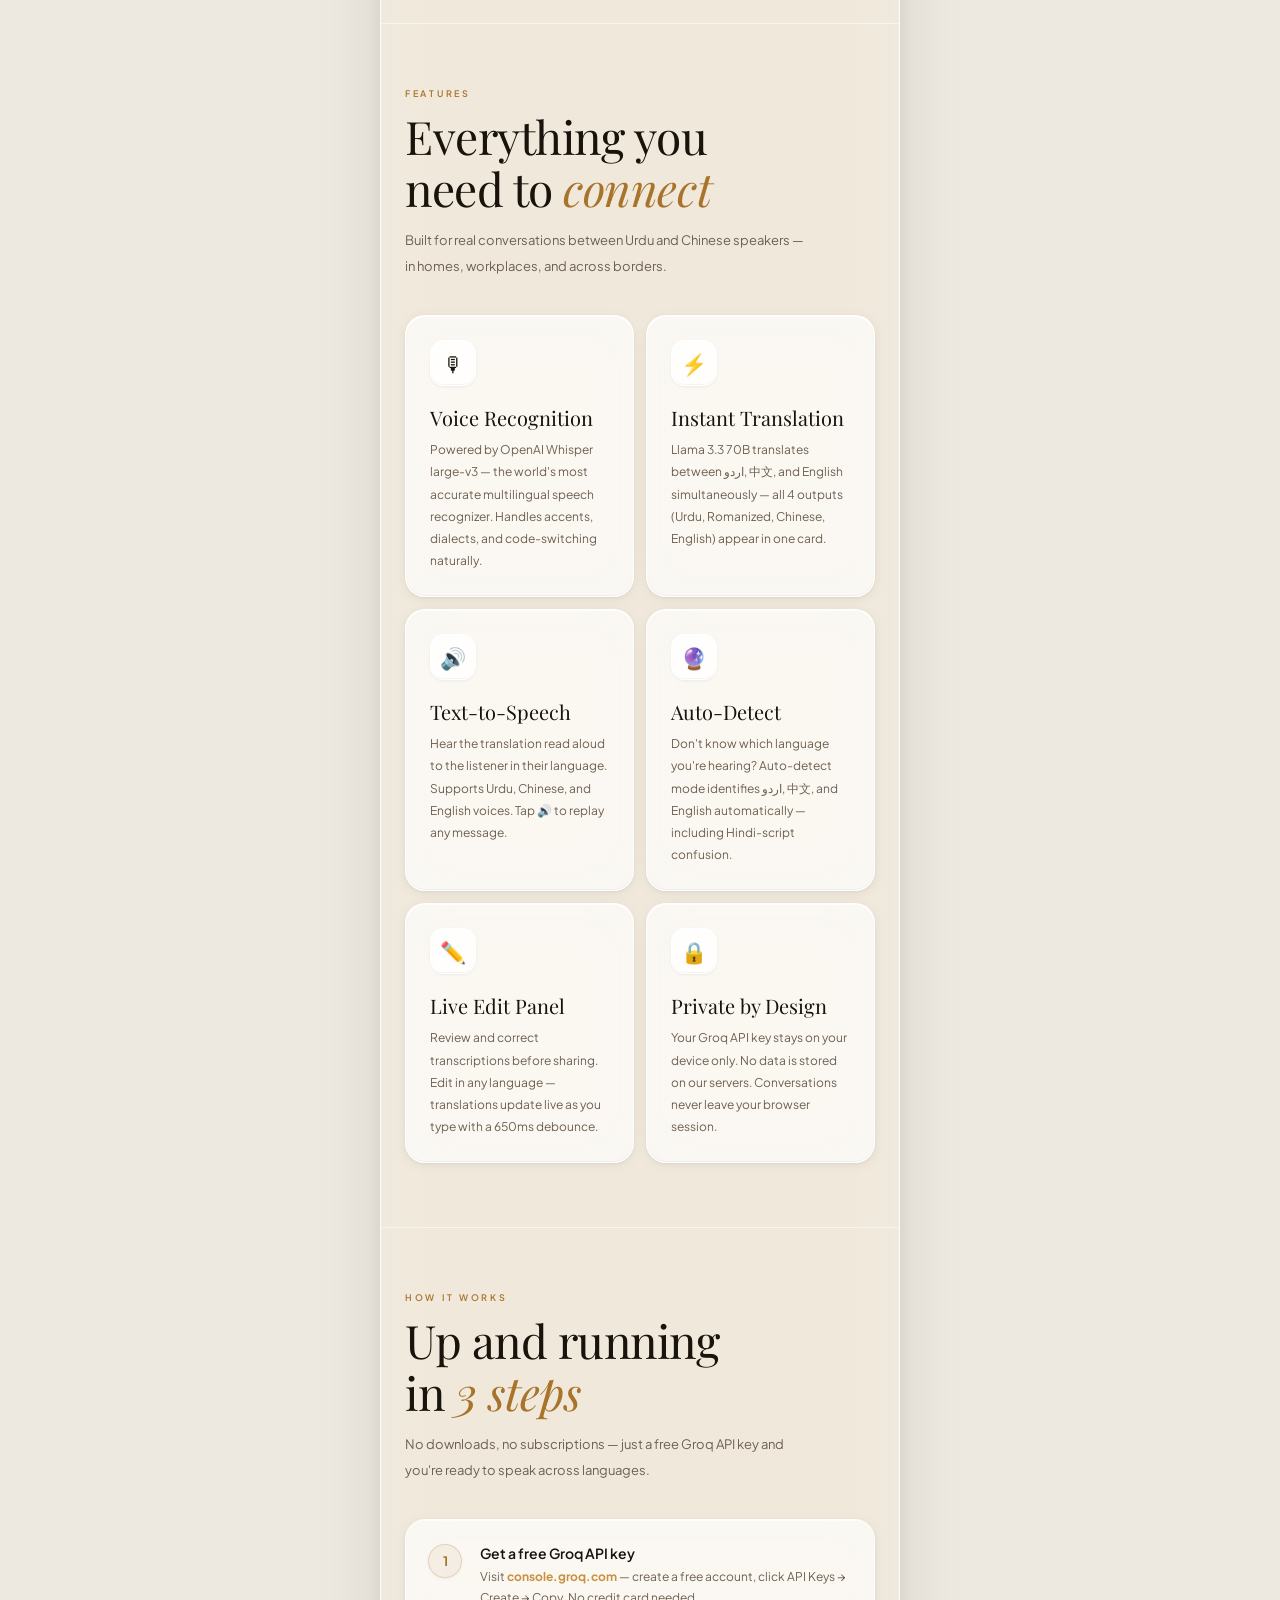
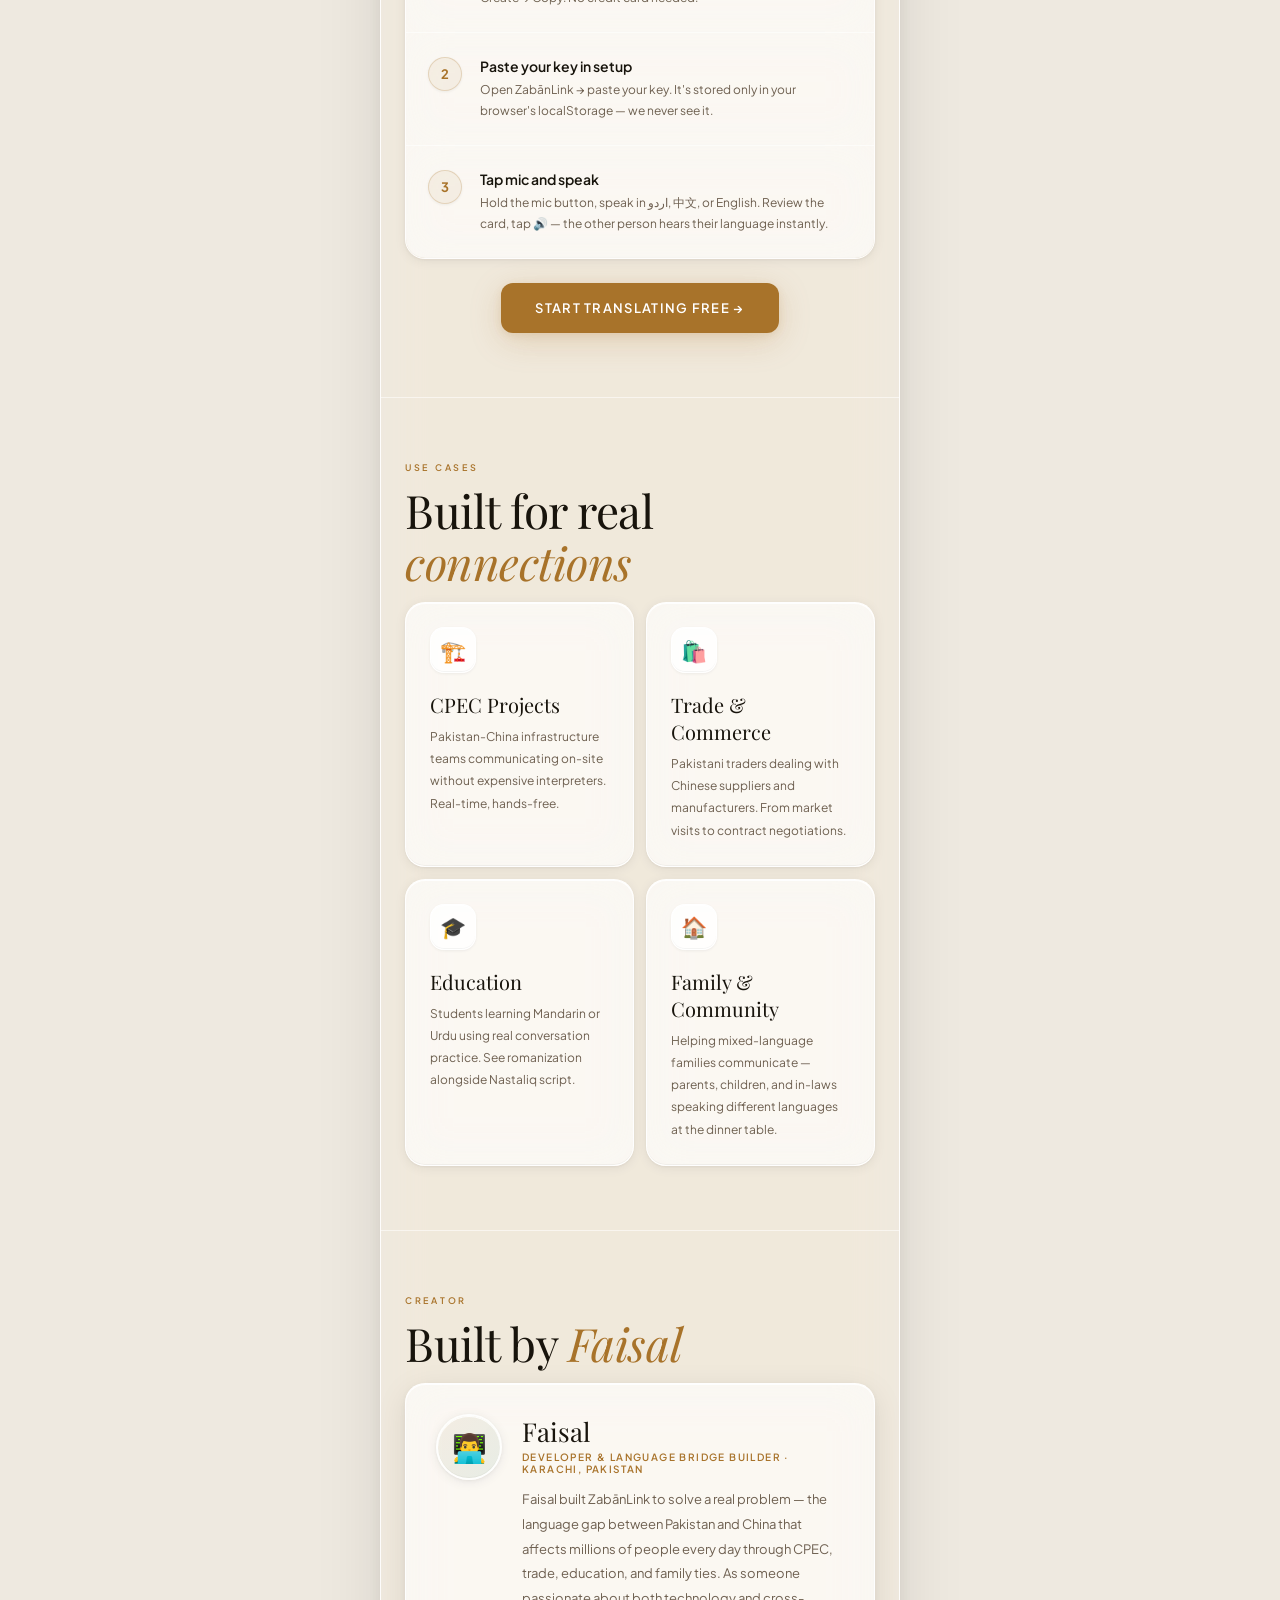
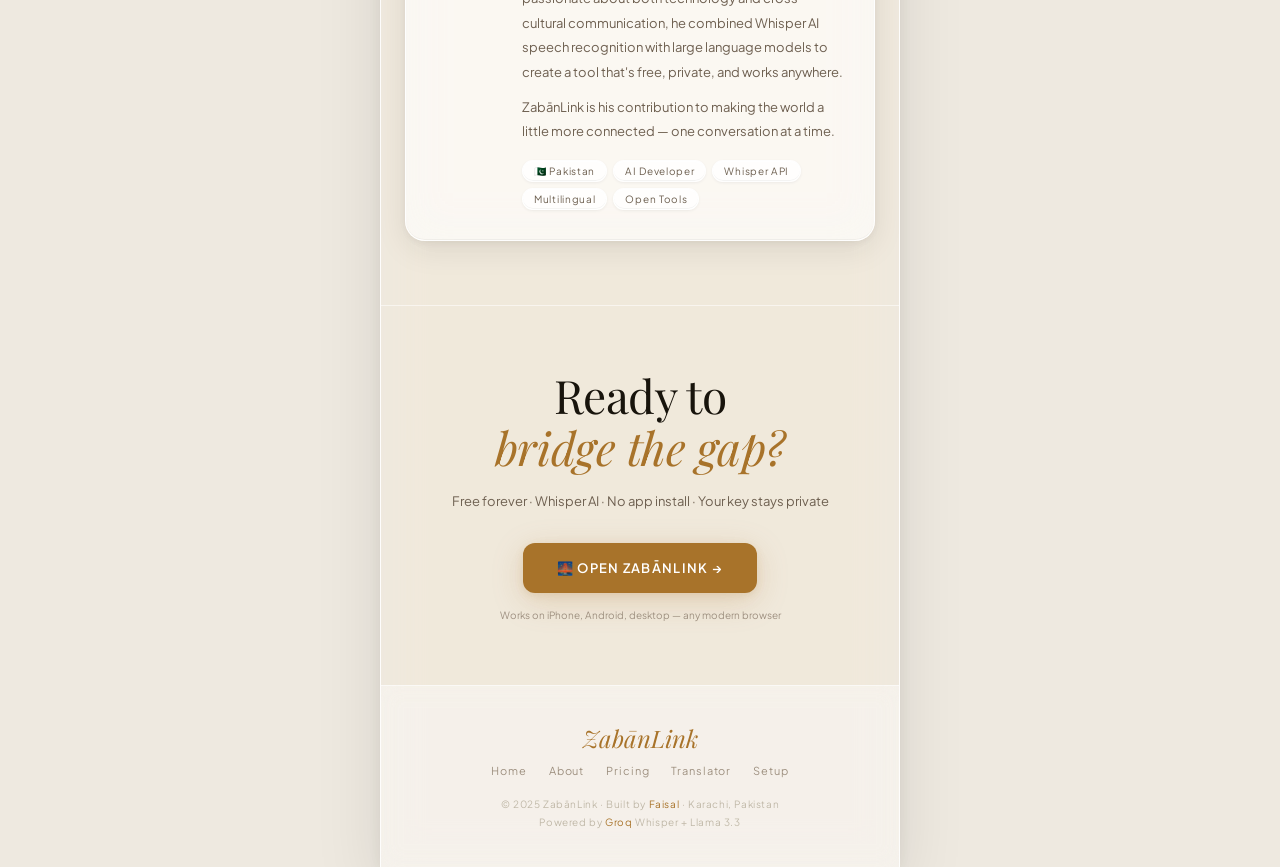
==== commit a4d52ab8: "Add files via upload" ====
--- a/index.html
+++ b/index.html
@@ -1,911 +1,617 @@
 <!DOCTYPE html>
-<html lang="ur">
+<html lang="en">
 <head>
 <meta charset="UTF-8">
-<meta name="viewport" content="width=device-width, initial-scale=1.0, maximum-scale=1.0, user-scalable=no">
+<meta name="viewport" content="width=device-width, initial-scale=1.0">
 <meta name="apple-mobile-web-app-capable" content="yes">
-<meta name="apple-mobile-web-app-status-bar-style" content="black-translucent">
-<meta name="apple-mobile-web-app-title" content="آواز Bridge">
-<title>آواز — Voice Bridge</title>
-<link href="https://fonts.googleapis.com/css2?family=Noto+Nastaliq+Urdu:wght@400;600&family=Noto+Sans+SC:wght@300;400&family=Instrument+Serif:ital@0;1&family=DM+Sans:ital,wght@0,300;0,400;0,500;1,300&display=swap" rel="stylesheet">
+<meta name="apple-mobile-web-app-status-bar-style" content="default">
+<meta name="apple-mobile-web-app-title" content="ZabānLink">
+<meta name="theme-color" content="#eee9e0">
+
+<!-- ═══ SEO ═══ -->
+<title>ZabānLink — Urdu ⇄ Chinese Voice Translator | اردو ⇄ 中文 | Free AI Translator</title>
+<meta name="description" content="ZabānLink is a free, real-time Urdu ↔ Chinese ↔ English voice translator. Speak, see all 4 translations instantly, and play them aloud. Powered by Whisper AI + Llama. No app download needed. Works in your browser.">
+<meta name="keywords" content="Urdu Chinese translator, اردو چینی ترجمہ, 乌尔都语中文翻译, voice translator Urdu, Urdu to Chinese, Chinese to Urdu, free translation app, AI translator, Pakistan China translator, CPEC translator, real-time translation, Whisper AI translation, اردو انگریزی ترجمہ">
+<meta name="author" content="Faisal">
+<meta name="robots" content="index, follow">
+<link rel="canonical" href="https://zabanlink.app/">
+
+<!-- Open Graph -->
+<meta property="og:type" content="website">
+<meta property="og:url" content="https://zabanlink.app/">
+<meta property="og:title" content="ZabānLink — Free Urdu ⇄ Chinese Voice Translator">
+<meta property="og:description" content="Real-time voice translation between Urdu, Chinese, and English. Free, browser-based, powered by Whisper AI.">
+<meta property="og:image" content="https://zabanlink.app/assets/og-cover.png">
+
+<!-- Twitter -->
+<meta name="twitter:card" content="summary_large_image">
+<meta name="twitter:title" content="ZabānLink — Urdu ⇄ Chinese Voice Translator">
+<meta name="twitter:description" content="Free real-time voice translation. Speak Urdu or Chinese and hear the other side instantly.">
+
+<!-- Schema.org -->
+<script type="application/ld+json">
+{
+  "@context":"https://schema.org",
+  "@type":"WebApplication",
+  "name":"ZabānLink",
+  "alternateName":"زبان لنک",
+  "description":"Free real-time Urdu ↔ Chinese ↔ English voice translator powered by Whisper AI and Llama LLM",
+  "url":"https://zabanlink.app",
+  "applicationCategory":"UtilitiesApplication",
+  "operatingSystem":"Any",
+  "offers":{"@type":"Offer","price":"0","priceCurrency":"USD"},
+  "author":{"@type":"Person","name":"Faisal"},
+  "inLanguage":["ur","zh","en"],
+  "keywords":"Urdu Chinese translator, voice translation, AI translator"
+}
+</script>
+
+<link rel="preconnect" href="https://fonts.googleapis.com">
+<link rel="preconnect" href="https://fonts.gstatic.com" crossorigin>
+<link rel="stylesheet" href="css/main.css">
+
 <style>
-:root {
-  --bg:    #f0ece3;
-  --card:  #e8e4db;
-  --s1:    #d4d7f0;
-  --s2:    #f2d4d4;
-  --s3:    #c8eed8;
-  --rim:   #b0aead;
-  --rim2:  #5a5860;
-  --gold:  #c9973a;
-  --goldf: #e8be6a;
-  --goldd: #7a5a18;
-  --jade:  #3ec98a;
-  --red:   #e05555;
-  --ink:   #12100e;
-  --ink2:  #2d2a26;
-  --ink3:  #5a5650;
-  --ur-c:  #1a0a40;
-  --ro-c:  #3d4a2a;
-  --zh-c:  #2a1a00;
-  --en-c:  #002040;
-}
-*,*::before,*::after{box-sizing:border-box;margin:0;padding:0;-webkit-tap-highlight-color:transparent;user-select:none;}
-html,body{height:100%;height:-webkit-fill-available;background:var(--bg);color:var(--ink);font-family:'DM Sans',sans-serif;overflow:hidden;}
-
-/* ══ SETUP ══ */
-#setup{position:fixed;inset:0;z-index:999;background:var(--bg);display:flex;flex-direction:column;overflow-y:auto;-webkit-overflow-scrolling:touch;}
-.setup-inner{flex:1;display:flex;flex-direction:column;align-items:center;padding:0 22px;padding-top:max(env(safe-area-inset-top,0px),44px);padding-bottom:max(env(safe-area-inset-bottom,0px),36px);}
-.logo-ring{width:80px;height:80px;border-radius:50%;border:1px solid var(--rim2);background:radial-gradient(circle at 38% 38%,var(--s3),var(--s1));display:flex;align-items:center;justify-content:center;font-size:34px;margin-bottom:16px;}
-.setup-eyebrow{font-size:10px;letter-spacing:0.28em;color:var(--ink3);text-transform:uppercase;margin-bottom:4px;}
-.setup-title{font-family:'Instrument Serif',serif;font-size:28px;color:var(--ink);margin-bottom:4px;}
-.setup-langs{display:flex;align-items:center;gap:6px;margin-bottom:28px;flex-wrap:wrap;justify-content:center;}
-.sl{font-size:13px;font-weight:500;}
-.sl.ur{font-family:'Noto Nastaliq Urdu',serif;color:var(--ur-c);}
-.sl.ro{font-family:'DM Sans',sans-serif;font-style:italic;color:var(--ro-c);}
-.sl.zh{font-family:'Noto Sans SC',sans-serif;color:var(--gold);}
-.sl.en{color:var(--en-c);}
-.s-arr{color:var(--ink3);font-size:10px;opacity:0.5;}
-.steps-card{width:100%;background:var(--s1);border:0.5px solid var(--rim);border-radius:18px;overflow:hidden;margin-bottom:10px;}
-.steps-head{padding:11px 16px;border-bottom:0.5px solid var(--rim);font-size:9px;letter-spacing:0.2em;color:var(--ink3);text-transform:uppercase;display:flex;align-items:center;gap:8px;}
-.free-pill{background:rgba(62,201,138,0.12);border:0.5px solid rgba(62,201,138,0.3);border-radius:20px;padding:2px 8px;font-size:9px;color:var(--jade);}
-.step-row{display:flex;gap:11px;align-items:flex-start;padding:11px 16px;border-bottom:0.5px solid var(--rim);}
-.step-row:last-child{border-bottom:none;}
-.step-n{width:20px;height:20px;border-radius:50%;background:var(--s2);border:0.5px solid var(--rim2);font-size:10px;color:var(--gold);display:flex;align-items:center;justify-content:center;flex-shrink:0;margin-top:1px;}
-.step-text{font-size:12px;color:var(--ink2);line-height:1.6;}
-.step-text a{color:var(--goldf);text-decoration:none;font-weight:500;}
-.step-text strong{color:var(--ink);font-weight:500;}
-.key-card{width:100%;background:var(--s1);border:0.5px solid var(--rim);border-radius:18px;padding:16px;margin-bottom:10px;}
-.key-label{font-size:9px;letter-spacing:0.2em;color:var(--ink3);text-transform:uppercase;margin-bottom:9px;}
-.key-field{position:relative;display:flex;align-items:center;}
-.key-input{width:100%;background:var(--s2);border:0.5px solid var(--rim2);border-radius:10px;padding:13px 44px 13px 14px;font-family:'DM Sans',monospace;font-size:12px;color:var(--ink);outline:none;-webkit-appearance:none;}
-.key-input::placeholder{color:var(--ink3);}
-.eye-btn{position:absolute;right:12px;background:none;border:none;color:var(--ink3);font-size:16px;cursor:pointer;padding:4px;line-height:1;}
-.cta{width:100%;padding:15px;background:var(--gold);border:none;border-radius:12px;font-family:'DM Sans',sans-serif;font-size:12px;font-weight:500;letter-spacing:0.12em;text-transform:uppercase;color:#07080f;cursor:pointer;transition:opacity 0.15s,transform 0.1s;margin-bottom:14px;}
-.cta:disabled{opacity:0.25;cursor:not-allowed;}
-.cta:active{transform:scale(0.97);opacity:0.9;}
-.setup-note{font-size:10px;color:var(--ink3);text-align:center;line-height:1.9;}
-
-/* ══ APP ══ */
-#app{display:none;flex-direction:column;height:100%;height:-webkit-fill-available;}
-.topbar{display:flex;align-items:center;justify-content:space-between;padding:max(env(safe-area-inset-top,0px),14px) 18px 12px;border-bottom:0.5px solid var(--rim);flex-shrink:0;}
-.tb-brand{display:flex;align-items:baseline;gap:8px;}
-.tb-name{font-family:'Instrument Serif',serif;font-size:20px;color:var(--ink);}
-.tb-langs{display:flex;align-items:center;gap:4px;opacity:0.65;}
-.tb-l{font-size:10px;}
-.tb-l.ur{font-family:'Noto Nastaliq Urdu',serif;color:var(--ur-c);}
-.tb-l.ro{font-style:italic;color:var(--ro-c);}
-.tb-l.zh{font-family:'Noto Sans SC',sans-serif;color:var(--gold);}
-.tb-l.en{color:var(--en-c);}
-.tb-dot{width:3px;height:3px;border-radius:50%;background:var(--rim);flex-shrink:0;}
-.gear-btn{width:34px;height:34px;border-radius:50%;background:var(--s1);border:0.5px solid var(--rim);display:flex;align-items:center;justify-content:center;font-size:15px;cursor:pointer;color:var(--ink3);transition:all 0.15s;}
-.gear-btn:active{transform:scale(0.88);}
-
-/* ══ LANGUAGE SELECTOR BAR ══ */
-.lang-bar{display:flex;align-items:center;padding:8px 14px;gap:6px;border-bottom:0.5px solid var(--rim);flex-shrink:0;background:var(--bg);}
-.lang-bar-label{font-size:8px;letter-spacing:0.16em;color:var(--ink3);text-transform:uppercase;margin-right:2px;flex-shrink:0;}
-.lang-pills{display:flex;gap:5px;flex:1;}
-.lang-pill{flex:1;padding:7px 4px;border-radius:9px;border:0.5px solid var(--rim);background:var(--s1);font-size:10px;font-weight:500;color:var(--ink3);cursor:pointer;transition:all 0.18s;text-align:center;display:flex;flex-direction:column;align-items:center;gap:1px;line-height:1.2;}
-.lang-pill .pill-main{font-size:11px;}
-.lang-pill .pill-sub{font-size:8px;opacity:0.65;font-weight:400;}
-.lang-pill.ur-pill{font-family:'Noto Nastaliq Urdu',serif;}
-.lang-pill.zh-pill{font-family:'Noto Sans SC',sans-serif;}
-.lang-pill.active{border-color:var(--gold);background:rgba(201,151,58,0.1);color:var(--goldd);}
-.lang-pill.active.ur-pill{color:var(--ur-c);border-color:var(--ur-c);background:rgba(26,10,64,0.06);}
-.lang-pill.active.zh-pill{color:var(--zh-c);border-color:var(--gold);background:rgba(201,151,58,0.1);}
-.lang-pill.active.en-pill{color:var(--en-c);border-color:var(--en-c);background:rgba(0,32,64,0.06);}
-.auto-pill{flex:1;padding:7px 4px;border-radius:9px;border:0.5px dashed var(--jade);background:rgba(62,201,138,0.04);font-size:10px;font-weight:500;color:var(--ink3);cursor:pointer;transition:all 0.18s;text-align:center;display:flex;flex-direction:column;align-items:center;gap:1px;line-height:1.2;}
-.auto-pill .pill-main{font-size:11px;}
-.auto-pill .pill-sub{font-size:8px;opacity:0.65;font-weight:400;}
-.auto-pill.active{border-color:var(--jade);background:rgba(62,201,138,0.09);color:#1a6644;}
-
-/* two-way indicator */
-.mode-badge{display:flex;align-items:center;gap:4px;padding:3px 8px;border-radius:20px;background:rgba(62,201,138,0.08);border:0.5px solid rgba(62,201,138,0.25);font-size:8px;color:var(--jade);letter-spacing:0.1em;text-transform:uppercase;flex-shrink:0;}
-
-.history{flex:1;overflow-y:auto;overflow-x:hidden;padding:12px 14px 6px;display:flex;flex-direction:column;gap:10px;-webkit-overflow-scrolling:touch;}
-.history::-webkit-scrollbar{display:none;}
-
-.empty{flex:1;display:flex;flex-direction:column;align-items:center;justify-content:center;gap:14px;padding:40px 16px;}
-.empty-orb{width:88px;height:88px;border-radius:50%;background:var(--s1);border:1px solid var(--rim);display:flex;align-items:center;justify-content:center;font-size:36px;}
-.empty-title{font-family:'Instrument Serif',serif;font-size:24px;color:var(--ink2);}
-.empty-hint{font-size:11px;color:var(--ink3);text-align:center;line-height:2.1;letter-spacing:0.03em;}
-
-/* ── LIVE PANEL ── */
-.live-panel{margin:0 14px 6px;background:var(--s1);border:0.5px solid var(--rim2);border-radius:16px;overflow:hidden;display:none;flex-direction:column;}
-.live-panel.show{display:flex;}
-.live-rec-row{display:flex;align-items:center;gap:9px;padding:10px 14px;border-bottom:0.5px solid var(--rim);}
-.live-rec-dot{width:7px;height:7px;border-radius:50%;background:var(--red);animation:blink 0.8s infinite;flex-shrink:0;}
-.live-rec-label{font-size:9px;letter-spacing:0.18em;color:var(--ink3);text-transform:uppercase;flex:1;}
-.waveform{display:flex;align-items:center;gap:2px;height:16px;}
-.wv{width:3px;border-radius:3px;background:var(--red);opacity:0.6;}
-.wv:nth-child(1){animation:wave 0.9s 0.0s infinite ease-in-out;}
-.wv:nth-child(2){animation:wave 0.9s 0.1s infinite ease-in-out;}
-.wv:nth-child(3){animation:wave 0.9s 0.2s infinite ease-in-out;}
-.wv:nth-child(4){animation:wave 0.9s 0.3s infinite ease-in-out;}
-.wv:nth-child(5){animation:wave 0.9s 0.15s infinite ease-in-out;}
-.wv:nth-child(6){animation:wave 0.9s 0.05s infinite ease-in-out;}
-@keyframes wave{0%,100%{height:3px}50%{height:14px}}
-.live-preview{padding:10px 14px;display:none;}
-.live-preview.show{display:block;}
-.live-preview-text{font-size:15px;color:var(--ink2);line-height:1.8;}
-.live-preview-text.ur{font-family:'Noto Nastaliq Urdu',serif;font-size:18px;color:var(--ur-c);direction:rtl;}
-.live-preview-text.zh{font-family:'Noto Sans SC',sans-serif;color:var(--zh-c);}
-
-/* detected lang badge */
-.detected-badge{display:inline-flex;align-items:center;gap:5px;background:rgba(62,201,138,0.1);border:0.5px solid rgba(62,201,138,0.3);border-radius:20px;padding:2px 9px;font-size:9px;color:#1a6644;letter-spacing:0.1em;text-transform:uppercase;margin-bottom:5px;}
-
-/* ── EDIT PANEL ── */
-.edit-panel{margin:0 14px 6px;background:#fffcf0;border:1.5px solid var(--gold);border-radius:16px;overflow:hidden;display:none;flex-direction:column;animation:slideUp 0.22s cubic-bezier(0.2,0,0,1);}
-.edit-panel.show{display:flex;}
-@keyframes slideUp{from{opacity:0;transform:translateY(8px);}to{opacity:1;transform:translateY(0);}}
-.edit-hdr{display:flex;align-items:center;justify-content:space-between;padding:9px 13px;background:rgba(201,151,58,0.07);border-bottom:1px solid rgba(201,151,58,0.2);}
-.edit-title-txt{font-size:9px;letter-spacing:0.2em;color:var(--goldd);text-transform:uppercase;font-weight:500;}
-.edit-hint-txt{font-size:9px;color:var(--ink3);font-style:italic;}
-.edit-body{padding:11px 13px;border-bottom:1px solid rgba(201,151,58,0.15);}
-.edit-ur-label{font-size:8px;letter-spacing:0.18em;color:var(--ink3);text-transform:uppercase;margin-bottom:5px;}
-.edit-textarea{width:100%;font-size:14px;color:var(--ink2);line-height:1.8;background:transparent;border:none;outline:none;resize:none;-webkit-appearance:none;user-select:text;-webkit-user-select:text;min-height:56px;padding:2px;caret-color:var(--gold);}
-.edit-textarea.ur{font-family:'Noto Nastaliq Urdu',serif;font-size:19px;color:var(--ur-c);direction:rtl;}
-.edit-textarea.zh{font-family:'Noto Sans SC',sans-serif;color:var(--zh-c);}
-.edit-textarea::placeholder{color:rgba(201,151,58,0.3);font-size:15px;}
-.edit-foot{display:flex;gap:8px;padding:9px 13px;align-items:center;}
-.edit-cancel{width:40px;height:40px;border-radius:50%;background:rgba(224,85,85,0.07);border:0.5px solid rgba(224,85,85,0.25);display:flex;align-items:center;justify-content:center;font-size:14px;cursor:pointer;color:var(--red);flex-shrink:0;transition:all 0.15s;}
-.edit-cancel:active{transform:scale(0.88);}
-.edit-go{flex:1;padding:12px;background:var(--gold);border:none;border-radius:10px;font-family:'DM Sans',sans-serif;font-size:11px;font-weight:500;letter-spacing:0.1em;text-transform:uppercase;color:#07080f;cursor:pointer;transition:opacity 0.15s,transform 0.1s;}
-.edit-go:active{transform:scale(0.96);}
-.edit-go:disabled{opacity:0.28;cursor:not-allowed;transform:none!important;}
-
-/* ── BUBBLE ── */
-.bubble{animation:riseUp 0.3s cubic-bezier(0.2,0,0,1);}
-@keyframes riseUp{from{opacity:0;transform:translateY(10px) scale(0.99);}to{opacity:1;transform:translateY(0) scale(1);}}
-.bcard{background:var(--card);border:0.5px solid var(--rim);border-radius:16px;overflow:hidden;transition:border-color 0.25s,box-shadow 0.25s;}
-.bcard.speaking{border-color:var(--goldd);box-shadow:0 0 0 1px var(--goldd),0 0 24px rgba(201,151,58,0.09);}
-
-/* direction indicator strip */
-.bdir-strip{padding:4px 11px;font-size:8px;letter-spacing:0.14em;text-transform:uppercase;display:flex;align-items:center;gap:6px;border-bottom:0.5px solid var(--rim);}
-.bdir-strip.ur-to-zh{background:rgba(26,10,64,0.04);color:var(--ur-c);}
-.bdir-strip.zh-to-ur{background:rgba(42,26,0,0.04);color:var(--zh-c);}
-.bdir-strip.en-to-ur{background:rgba(0,32,64,0.04);color:var(--en-c);}
-.bdir-strip.auto{background:rgba(62,201,138,0.05);color:#1a6644;}
-
-/* each language row */
-.brow{display:flex;align-items:stretch;border-bottom:0.5px solid var(--rim);}
-.brow:last-of-type{border-bottom:none;}
-.brow-flag{width:24px;flex-shrink:0;display:flex;align-items:center;justify-content:center;padding-left:9px;}
-.brow-flag-dot{width:5px;height:5px;border-radius:50%;}
-.brow-flag-dot.ur{background:var(--ur-c);}
-.brow-flag-dot.ro{background:var(--ro-c);}
-.brow-flag-dot.zh{background:var(--gold);}
-.brow-flag-dot.en{background:var(--en-c);}
-.brow-flag-dot.src{width:7px;height:7px;box-shadow:0 0 0 2px rgba(201,151,58,0.3);}
-.brow-content{flex:1;padding:7px 9px 7px 5px;min-width:0;}
-.brow-label{font-size:7px;letter-spacing:0.16em;text-transform:uppercase;margin-bottom:1px;opacity:0.5;}
-.brow-label.ur{color:var(--ur-c);}
-.brow-label.ro{color:var(--ro-c);}
-.brow-label.zh{color:var(--gold);}
-.brow-label.en{color:var(--en-c);}
-.brow-label .src-tag{opacity:1;background:rgba(201,151,58,0.15);border-radius:3px;padding:0 3px;font-size:6px;color:var(--goldd);}
-.brow-text.ur{font-family:'Noto Nastaliq Urdu',serif;font-size:17px;color:var(--ur-c);direction:rtl;line-height:1.85;text-align:right;}
-.brow-text.ro{font-family:'DM Sans',sans-serif;font-style:italic;font-size:12px;color:var(--ro-c);line-height:1.45;font-weight:300;}
-.brow-text.zh{font-family:'Noto Sans SC',sans-serif;font-size:19px;color:var(--zh-c);line-height:1.35;font-weight:300;letter-spacing:0.02em;}
-.brow-text.en{font-family:'DM Sans',sans-serif;font-size:12px;color:var(--en-c);line-height:1.45;font-weight:300;}
-
-/* zh char spans */
-.zh-char{display:inline;transition:color 0.12s,text-shadow 0.12s;}
-.zh-char.lit{color:var(--goldf);text-shadow:0 0 16px rgba(232,190,106,0.55);}
-
-/* action btns */
-.brow-actions{display:flex;flex-direction:column;gap:4px;padding:0 9px 0 3px;align-items:center;justify-content:center;flex-shrink:0;}
-.icon-btn{width:32px;height:32px;border-radius:50%;display:flex;align-items:center;justify-content:center;cursor:pointer;font-size:12px;transition:all 0.15s;}
-.icon-btn:active{transform:scale(0.85);}
-.spk-btn{background:var(--s2);border:0.5px solid var(--rim2);color:var(--ink3);}
-.spk-btn.on{background:rgba(201,151,58,0.12);border-color:var(--gold);color:var(--gold);}
-.edt-btn{background:rgba(201,151,58,0.07);border:0.5px solid rgba(201,151,58,0.25);color:var(--goldd);}
-
-.bfoot{display:flex;align-items:center;justify-content:space-between;padding:4px 11px 6px;}
-.bfoot-time{font-size:8px;color:var(--ink3);}
-.bfoot-badge{font-size:8px;color:var(--goldd);letter-spacing:0.1em;text-transform:uppercase;}
-
-/* ── STATUS ── */
-.statusbar{margin:4px 14px 5px;background:var(--s1);border:0.5px solid var(--rim);border-radius:10px;padding:9px 13px;display:flex;align-items:center;gap:9px;flex-shrink:0;}
-.sdot{width:7px;height:7px;border-radius:50%;background:var(--rim2);flex-shrink:0;transition:background 0.2s;}
-.sdot.rec{background:var(--red);animation:blink 0.9s infinite;}
-.sdot.proc{background:var(--gold);animation:blink 0.5s infinite;}
-.sdot.ok{background:var(--jade);}
-@keyframes blink{0%,100%{opacity:1}50%{opacity:0.12}}
-.smsg{font-size:11px;color:var(--ink2);letter-spacing:0.03em;flex:1;}
-.errbox{margin:0 14px 4px;background:rgba(224,85,85,0.07);border:0.5px solid rgba(224,85,85,0.22);border-radius:10px;padding:9px 13px;font-size:11px;color:var(--red);line-height:1.6;display:none;}
-.errbox.show{display:block;}
-.install-banner{margin:0 14px 4px;background:rgba(201,151,58,0.07);border:0.5px solid rgba(201,151,58,0.2);border-radius:10px;padding:9px 13px;font-size:11px;color:var(--ink2);line-height:1.7;display:none;}
-.install-banner.show{display:block;}
-.install-banner strong{color:var(--goldf);font-weight:500;}
-
-/* ── CONTROLS ── */
-.controls{padding:10px 28px;padding-bottom:max(env(safe-area-inset-bottom,0px),16px);display:flex;align-items:center;justify-content:center;gap:24px;flex-shrink:0;}
-.ctrl-btn{width:46px;height:46px;border-radius:50%;background:var(--s1);border:0.5px solid var(--rim);display:flex;align-items:center;justify-content:center;cursor:pointer;color:var(--ink3);font-size:17px;transition:all 0.15s;}
-.ctrl-btn:active{transform:scale(0.88);}
-.mic-wrap{display:flex;flex-direction:column;align-items:center;gap:7px;}
-.mic-btn{width:76px;height:76px;border-radius:50%;background:var(--s2);border:1.5px solid var(--rim2);display:flex;align-items:center;justify-content:center;cursor:pointer;outline:none;-webkit-appearance:none;transition:all 0.2s;}
-.mic-svg{width:27px;height:27px;fill:var(--ink3);transition:fill 0.2s;}
-.mic-btn.rec{background:rgba(224,85,85,0.09);border-color:var(--red);animation:pulse 1.6s infinite;}
-.mic-btn.rec .mic-svg{fill:var(--red);}
-.mic-btn.proc{border-color:var(--goldd);}
-.mic-btn.proc .mic-svg{fill:var(--gold);}
-.mic-btn.edit-mode{border-color:var(--goldd);background:rgba(201,151,58,0.05);}
-.mic-btn.edit-mode .mic-svg{fill:var(--goldd);}
-@keyframes pulse{0%{box-shadow:0 0 0 0 rgba(224,85,85,0.35);}60%{box-shadow:0 0 0 18px rgba(224,85,85,0);}100%{box-shadow:0 0 0 0 rgba(224,85,85,0);}}
-.mic-btn:active{transform:scale(0.92);}
-.mic-label{font-size:9px;color:var(--ink3);letter-spacing:0.16em;text-transform:uppercase;}
+/* ─── Hero animated script ─── */
+.hero-script-bg {
+  position: absolute;
+  inset: 0;
+  overflow: hidden;
+  z-index: 0;
+  pointer-events: none;
+}
+
+.script-float {
+  position: absolute;
+  font-family: 'Noto Nastaliq Urdu', serif;
+  font-size: 120px;
+  opacity: 0.05;
+  animation: floatDrift linear infinite;
+  color: var(--gold);
+  user-select: none;
+  will-change: transform;
+}
+
+.script-float.zh {
+  font-family: 'Noto Sans SC', sans-serif;
+  font-size: 100px;
+}
+
+@keyframes floatDrift {
+  0%   { transform: translateY(100vh) rotate(-8deg); opacity: 0; }
+  5%   { opacity: .05; }
+  90%  { opacity: .05; }
+  100% { transform: translateY(-200px) rotate(4deg); opacity: 0; }
+}
+
+.hero-demo-card {
+  margin-top: 48px;
+  background: var(--glass-white);
+  border: 1px solid var(--glass-border);
+  border-radius: var(--radius-lg);
+  padding: 20px;
+  text-align: left;
+  animation: fadeUp .8s .8s both;
+  position: relative;
+  overflow: hidden;
+}
+
+.hero-demo-card::before {
+  content: '';
+  position: absolute;
+  top: 0; left: 0; right: 0; height: 1px;
+  background: linear-gradient(90deg, transparent, var(--gold), transparent);
+}
+
+.demo-label {
+  font-size: 8px;
+  letter-spacing: .24em;
+  text-transform: uppercase;
+  color: var(--gold);
+  margin-bottom: 14px;
+  display: flex;
+  align-items: center;
+  gap: 6px;
+}
+
+.demo-dot { width: 5px; height: 5px; border-radius: 50%; background: var(--jade); animation: blink .9s infinite; }
+
+.demo-row {
+  display: flex;
+  align-items: flex-start;
+  gap: 10px;
+  margin-bottom: 10px;
+}
+
+.demo-row:last-child { margin-bottom: 0; }
+
+.demo-lang {
+  font-size: 7px;
+  letter-spacing: .14em;
+  text-transform: uppercase;
+  padding: 2px 6px;
+  border-radius: 4px;
+  flex-shrink: 0;
+  margin-top: 3px;
+}
+
+.demo-lang.ur { background: rgba(200,186,248,.1); color: var(--ur); border: .5px solid rgba(200,186,248,.2); }
+.demo-lang.zh { background: rgba(245,208,128,.1); color: var(--zh); border: .5px solid rgba(245,208,128,.2); font-family: 'Noto Sans SC',sans-serif; }
+.demo-lang.en { background: rgba(168,200,232,.08); color: var(--en); border: .5px solid rgba(168,200,232,.15); }
+.demo-lang.ro { background: rgba(255,255,255,.04); color: var(--ink3); border: 1px solid var(--glass-border); }
+
+.demo-text {
+  font-size: 13px;
+  color: var(--ink2);
+  line-height: 1.5;
+}
+
+.demo-text.ur {
+  font-family: 'Noto Nastaliq Urdu', serif;
+  font-size: 18px;
+  color: var(--ur);
+  direction: rtl;
+  flex: 1;
+  text-align: right;
+}
+
+.demo-text.zh {
+  font-family: 'Noto Sans SC', sans-serif;
+  color: var(--zh);
+  font-size: 16px;
+  font-weight: 300;
+}
+
+.demo-text.ro { font-style: italic; color: var(--ink3); font-size: 11px; }
+.demo-text.en { color: var(--en); font-size: 11px; }
+
+/* ─── Feature grid 2-col on wider mobile ─── */
+@media (min-width: 480px) {
+  .feature-grid { grid-template-columns: 1fr 1fr; }
+}
+
+/* ─── Ticker ─── */
+.ticker-wrap {
+  overflow: hidden;
+  border-top: .5px solid var(--rim);
+  border-bottom: .5px solid var(--rim);
+  padding: 12px 0;
+  background: var(--bg2);
+}
+
+.ticker-inner {
+  display: flex;
+  gap: 0;
+  width: max-content;
+  animation: ticker 20s linear infinite;
+}
+
+.ticker-item {
+  padding: 0 32px;
+  font-size: 11px;
+  color: var(--ink3);
+  letter-spacing: .1em;
+  white-space: nowrap;
+  display: flex;
+  align-items: center;
+  gap: 12px;
+}
+
+.ticker-item::after {
+  content: '·';
+  color: var(--gold);
+  font-size: 16px;
+}
+
+@keyframes ticker {
+  0%   { transform: translateX(0); }
+  100% { transform: translateX(-50%); }
+}
+
+/* ─── Trust badges ─── */
+.trust-row {
+  display: flex;
+  flex-wrap: wrap;
+  gap: 8px;
+  justify-content: center;
+  padding: 24px;
+  border-bottom: .5px solid var(--rim);
+  background: var(--bg2);
+}
+
+.trust-badge {
+  display: flex;
+  align-items: center;
+  gap: 6px;
+  padding: 6px 14px;
+  background: var(--glass-white);
+  border: 1px solid var(--glass-border);
+  border-radius: 20px;
+  font-size: 10px;
+  color: var(--ink3);
+  letter-spacing: .06em;
+}
+
+.trust-badge-icon { font-size: 13px; }
+
+/* ─── Inline demo anim ─── */
+@keyframes typeIn {
+  from { opacity: 0; }
+  to   { opacity: 1; }
+}
+
+.typed-cursor {
+  display: inline-block;
+  width: 2px;
+  height: 1.1em;
+  background: var(--gold);
+  margin-left: 2px;
+  animation: blink .7s infinite;
+  vertical-align: text-bottom;
+}
 </style>
 </head>
 <body>
 
-<!-- ══════════ SETUP ══════════ -->
-<div id="setup">
-<div class="setup-inner">
-  <div class="logo-ring">🌉</div>
-  <div class="setup-eyebrow">آواز — Voice Bridge</div>
-  <div class="setup-title">Speak. See. Hear.</div>
-  <div class="setup-langs">
-    <span class="sl ur">اردو</span><span class="s-arr">⇄</span>
-    <span class="sl zh">中文</span><span class="s-arr">⇄</span>
-    <span class="sl en">English</span>
-  </div>
-
-  <div class="steps-card">
-    <div class="steps-head">One-time setup <span class="free-pill">FREE</span></div>
-    <div class="step-row">
-      <div class="step-n">1</div>
-      <div class="step-text">Go to <a href="https://console.groq.com" target="_blank">console.groq.com</a> — free account, <strong>no card.</strong></div>
+<!-- ════════════════════════════════
+     PAGE SHELL (ad rails on desktop)
+════════════════════════════════ -->
+<div class="page-shell" style="flex-direction:column;">
+
+  <!-- NAV -->
+  <nav class="site-nav" style="position:sticky;top:0;z-index:200;width:100%;">
+    <a href="index.html" class="nav-brand" aria-label="ZabānLink Home">
+      <div class="nav-logo" aria-hidden="true">🌉</div>
+      <span class="nav-name">Zabān<span>Link</span></span>
+    </a>
+    <div class="nav-links">
+      <a href="index.html" class="nav-link">Home</a>
+      <a href="about.html" class="nav-link">About</a>
+      <a href="pricing.html" class="nav-link">Pricing</a>
+      <a href="app.html" class="nav-cta">Open App →</a>
     </div>
-    <div class="step-row">
-      <div class="step-n">2</div>
-      <div class="step-text">Click <strong>API Keys → Create → Copy</strong></div>
-    </div>
-    <div class="step-row">
-      <div class="step-n">3</div>
-      <div class="step-text">Paste below. Stored <strong>only on this device.</strong></div>
-    </div>
-  </div>
-
-  <div class="key-card">
-    <div class="key-label">Groq API Key</div>
-    <div class="key-field">
-      <input type="password" id="keyInput" class="key-input"
-        placeholder="gsk_xxxxxxxxxxxxxxxxxxxxxxxx"
-        autocomplete="off" autocorrect="off" autocapitalize="none" spellcheck="false">
-      <button class="eye-btn" onclick="toggleEye()">👁</button>
-    </div>
-  </div>
-
-  <button class="cta" id="ctaBtn" onclick="saveKey()" disabled>Open آواز →</button>
-  <p class="setup-note">Groq free tier · Works in China ✓ · No card ever · Two-way ⇄</p>
-</div>
-</div>
-
-<!-- ══════════ APP ══════════ -->
-<div id="app">
-  <div class="topbar">
-    <div class="tb-brand">
-      <div class="tb-name">آواز</div>
-      <div class="tb-langs">
-        <span class="tb-l ur">اردو</span><div class="tb-dot"></div>
-        <span class="tb-l zh">中文</span><div class="tb-dot"></div>
-        <span class="tb-l en">en</span>
+  </nav>
+
+  <!-- CONTENT ROW -->
+  <div style="display:flex;justify-content:center;flex:1;">
+
+    <!-- LEFT AD RAIL -->
+    <aside class="ad-rail" aria-label="Advertisement">
+      <div class="ad-slot medium" style="width:160px;">
+        <span class="ad-slot-label">Ad</span>
+        <span style="font-size:20px;opacity:.3;">📢</span>
+        <span style="font-size:9px;opacity:.35;text-align:center;line-height:1.6;">Your ad here<br>160×300</span>
       </div>
-    </div>
-    <div class="gear-btn" onclick="resetKey()">⚙</div>
-  </div>
-
-  <!-- LANGUAGE SELECTOR BAR -->
-  <div class="lang-bar">
-    <div class="lang-bar-label">I speak</div>
-    <div class="lang-pills">
-      <div class="lang-pill auto-pill active" id="pill-auto" onclick="setLang('auto')">
-        <span class="pill-main">🔮 Auto</span>
-        <span class="pill-sub">detect</span>
+      <div class="ad-slot" style="width:160px;height:250px;">
+        <span class="ad-slot-label">Ad</span>
+        <span style="font-size:20px;opacity:.3;">📢</span>
+        <span style="font-size:9px;opacity:.35;text-align:center;line-height:1.6;">160×250</span>
       </div>
-      <div class="lang-pill ur-pill" id="pill-ur" onclick="setLang('ur')">
-        <span class="pill-main">اردو</span>
-        <span class="pill-sub">urdu</span>
+    </aside>
+
+    <!-- MAIN COLUMN -->
+    <main class="main-col" id="main">
+
+      <!-- ══ HERO ══ -->
+      <section class="hero" aria-label="Hero">
+        <div class="hero-bg" aria-hidden="true"></div>
+        <div class="hero-grid" aria-hidden="true"></div>
+
+        <!-- Floating scripts -->
+        <div class="hero-script-bg" aria-hidden="true">
+          <span class="script-float" style="left:8%;animation-duration:18s;animation-delay:0s;">اردو</span>
+          <span class="script-float zh" style="left:65%;animation-duration:22s;animation-delay:4s;">中文</span>
+          <span class="script-float" style="left:30%;animation-duration:26s;animation-delay:8s;">زبان</span>
+          <span class="script-float zh" style="left:5%;animation-duration:20s;animation-delay:12s;">語言</span>
+          <span class="script-float" style="left:75%;animation-duration:24s;animation-delay:2s;">کلام</span>
+        </div>
+
+        <div class="hero-content">
+          <div class="hero-eyebrow" role="text">
+            <span class="hero-eyebrow-dot" aria-hidden="true"></span>
+            Free · AI-Powered · Real-Time
+          </div>
+
+          <h1 class="hero-title">
+            Speak <em>any</em><br>language,<br>be understood
+          </h1>
+
+          <span class="hero-sub-ur" lang="ur" aria-label="Urdu: Speak and be understood">بولیں اور سمجھے جائیں</span>
+          <span class="hero-sub-zh" lang="zh" aria-label="Chinese: Speak and be understood">说话，被理解</span>
+
+          <p class="hero-desc">
+            ZabānLink bridges <strong style="color:var(--ur)">اردو</strong>,
+            <strong style="color:var(--zh)">中文</strong>, and
+            <strong style="color:var(--en)">English</strong> — real-time voice
+            translation powered by Whisper AI and Llama. Free, private, no app install.
+          </p>
+
+          <div class="hero-actions">
+            <a href="app.html" class="btn-primary" aria-label="Open ZabānLink translator app">
+              🎙 Start Translating Free
+            </a>
+            <a href="#how-it-works" class="btn-ghost">See how it works ↓</a>
+          </div>
+
+          <!-- DEMO CARD -->
+          <div class="hero-demo-card" role="complementary" aria-label="Translation example">
+            <div class="demo-label"><span class="demo-dot" aria-hidden="true"></span>Live translation preview</div>
+            <div class="demo-row">
+              <div class="demo-lang ur" lang="ur">اردو</div>
+              <div class="demo-text ur" lang="ur" id="demoUr">آپ کیسے ہیں؟</div>
+            </div>
+            <div class="demo-row">
+              <div class="demo-lang ro">roman</div>
+              <div class="demo-text ro" id="demoRo">Aap kaisy hain?</div>
+            </div>
+            <div class="demo-row">
+              <div class="demo-lang zh" lang="zh">中文</div>
+              <div class="demo-text zh" lang="zh" id="demoZh">你好吗？</div>
+            </div>
+            <div class="demo-row">
+              <div class="demo-lang en">english</div>
+              <div class="demo-text en" id="demoEn">How are you?</div>
+            </div>
+          </div>
+        </div>
+
+        <!-- floating lang tags at bottom -->
+        <div class="hero-lang-float" aria-hidden="true">
+          <span class="float-tag ur" lang="ur">اردو</span>
+          <span class="float-tag zh" lang="zh">中文</span>
+          <span class="float-tag en">English</span>
+        </div>
+      </section>
+
+      <!-- TICKER -->
+      <div class="ticker-wrap" aria-hidden="true">
+        <div class="ticker-inner">
+          <span class="ticker-item">Urdu ⇄ Chinese</span>
+          <span class="ticker-item" lang="ur">اردو سے چینی</span>
+          <span class="ticker-item" lang="zh">实时翻译</span>
+          <span class="ticker-item">Powered by Whisper AI</span>
+          <span class="ticker-item">Free Forever</span>
+          <span class="ticker-item">No App Install</span>
+          <span class="ticker-item">Urdu ⇄ Chinese</span>
+          <span class="ticker-item" lang="ur">اردو سے چینی</span>
+          <span class="ticker-item" lang="zh">实时翻译</span>
+          <span class="ticker-item">Powered by Whisper AI</span>
+          <span class="ticker-item">Free Forever</span>
+          <span class="ticker-item">No App Install</span>
+        </div>
       </div>
-      <div class="lang-pill zh-pill" id="pill-zh" onclick="setLang('zh')">
-        <span class="pill-main">中文</span>
-        <span class="pill-sub">chinese</span>
+
+      <!-- TRUST BADGES -->
+      <div class="trust-row" aria-label="Trust indicators">
+        <div class="trust-badge"><span class="trust-badge-icon">🔒</span>Private — key on your device</div>
+        <div class="trust-badge"><span class="trust-badge-icon">⚡</span>Whisper large-v3</div>
+        <div class="trust-badge"><span class="trust-badge-icon">🆓</span>100% free · no card</div>
+        <div class="trust-badge"><span class="trust-badge-icon">🌐</span>Works globally</div>
+        <div class="trust-badge"><span class="trust-badge-icon">📱</span>Mobile-first PWA</div>
       </div>
-      <div class="lang-pill en-pill" id="pill-en" onclick="setLang('en')">
-        <span class="pill-main">EN</span>
-        <span class="pill-sub">english</span>
+
+      <!-- ══ STATS ══ -->
+      <section class="section reveal" aria-labelledby="stats-heading">
+        <span id="stats-heading" class="section-label">by the numbers</span>
+        <div class="stats-row" role="list">
+          <div class="stat-item" role="listitem">
+            <span class="stat-num" aria-label="3 languages">3</span>
+            <span class="stat-label">Languages</span>
+          </div>
+          <div class="stat-item" role="listitem">
+            <span class="stat-num" aria-label="4 translations">4</span>
+            <span class="stat-label">Translations<br>per phrase</span>
+          </div>
+          <div class="stat-item" role="listitem">
+            <span class="stat-num" aria-label="0 dollars cost">$0</span>
+            <span class="stat-label">Cost to use</span>
+          </div>
+        </div>
+      </section>
+
+      <!-- ══ FEATURES ══ -->
+      <section class="section reveal" id="features" aria-labelledby="features-heading">
+        <span class="section-label">features</span>
+        <h2 id="features-heading" class="section-title">Everything you<br>need to <em>connect</em></h2>
+        <p class="section-desc">Built for real conversations between Urdu and Chinese speakers — in homes, workplaces, and across borders.</p>
+
+        <div class="feature-grid" role="list">
+          <article class="feat-card reveal" role="listitem">
+            <div class="feat-icon" aria-hidden="true">🎙</div>
+            <h3 class="feat-title">Voice Recognition</h3>
+            <p class="feat-desc">Powered by OpenAI Whisper large-v3 — the world's most accurate multilingual speech recognizer. Handles accents, dialects, and code-switching naturally.</p>
+          </article>
+
+          <article class="feat-card reveal" role="listitem">
+            <div class="feat-icon" aria-hidden="true">⚡</div>
+            <h3 class="feat-title">Instant Translation</h3>
+            <p class="feat-desc">Llama 3.3 70B translates between اردو, 中文, and English simultaneously — all 4 outputs (Urdu, Romanized, Chinese, English) appear in one card.</p>
+          </article>
+
+          <article class="feat-card reveal" role="listitem">
+            <div class="feat-icon" aria-hidden="true">🔊</div>
+            <h3 class="feat-title">Text-to-Speech</h3>
+            <p class="feat-desc">Hear the translation read aloud to the listener in their language. Supports Urdu, Chinese, and English voices. Tap 🔊 to replay any message.</p>
+          </article>
+
+          <article class="feat-card reveal" role="listitem">
+            <div class="feat-icon" aria-hidden="true">🔮</div>
+            <h3 class="feat-title">Auto-Detect</h3>
+            <p class="feat-desc">Don't know which language you're hearing? Auto-detect mode identifies اردو, 中文, and English automatically — including Hindi-script confusion.</p>
+          </article>
+
+          <article class="feat-card reveal" role="listitem">
+            <div class="feat-icon" aria-hidden="true">✏️</div>
+            <h3 class="feat-title">Live Edit Panel</h3>
+            <p class="feat-desc">Review and correct transcriptions before sharing. Edit in any language — translations update live as you type with a 650ms debounce.</p>
+          </article>
+
+          <article class="feat-card reveal" role="listitem">
+            <div class="feat-icon" aria-hidden="true">🔒</div>
+            <h3 class="feat-title">Private by Design</h3>
+            <p class="feat-desc">Your Groq API key stays on your device only. No data is stored on our servers. Conversations never leave your browser session.</p>
+          </article>
+        </div>
+      </section>
+
+      <!-- ══ HOW IT WORKS ══ -->
+      <section class="section reveal" id="how-it-works" aria-labelledby="how-heading">
+        <span class="section-label">how it works</span>
+        <h2 id="how-heading" class="section-title">Up and running<br>in <em>3 steps</em></h2>
+        <p class="section-desc">No downloads, no subscriptions — just a free Groq API key and you're ready to speak across languages.</p>
+
+        <div class="how-steps" role="list">
+          <div class="how-step reveal" role="listitem">
+            <div class="how-num" aria-label="Step 1">1</div>
+            <div class="how-text">
+              <div class="how-label">Get a free Groq API key</div>
+              <div class="how-desc">Visit <strong style="color:var(--goldf)">console.groq.com</strong> — create a free account, click API Keys → Create → Copy. No credit card needed.</div>
+            </div>
+          </div>
+          <div class="how-step reveal" role="listitem">
+            <div class="how-num" aria-label="Step 2">2</div>
+            <div class="how-text">
+              <div class="how-label">Paste your key in setup</div>
+              <div class="how-desc">Open ZabānLink → paste your key. It's stored only in your browser's localStorage — we never see it.</div>
+            </div>
+          </div>
+          <div class="how-step reveal" role="listitem">
+            <div class="how-num" aria-label="Step 3">3</div>
+            <div class="how-text">
+              <div class="how-label">Tap mic and speak</div>
+              <div class="how-desc">Hold the mic button, speak in اردو, 中文, or English. Review the card, tap 🔊 — the other person hears their language instantly.</div>
+            </div>
+          </div>
+        </div>
+
+        <div style="margin-top:24px;text-align:center;">
+          <a href="app.html" class="btn-primary" aria-label="Open the translation app">Start translating free →</a>
+        </div>
+      </section>
+
+      <!-- ══ USE CASES ══ -->
+      <section class="section reveal" id="use-cases" aria-labelledby="use-cases-heading">
+        <span class="section-label">use cases</span>
+        <h2 id="use-cases-heading" class="section-title">Built for real<br><em>connections</em></h2>
+
+        <div class="feature-grid" role="list">
+          <article class="feat-card reveal" role="listitem">
+            <div class="feat-icon" aria-hidden="true">🏗️</div>
+            <h3 class="feat-title">CPEC Projects</h3>
+            <p class="feat-desc">Pakistan-China infrastructure teams communicating on-site without expensive interpreters. Real-time, hands-free.</p>
+          </article>
+          <article class="feat-card reveal" role="listitem">
+            <div class="feat-icon" aria-hidden="true">🛍️</div>
+            <h3 class="feat-title">Trade & Commerce</h3>
+            <p class="feat-desc">Pakistani traders dealing with Chinese suppliers and manufacturers. From market visits to contract negotiations.</p>
+          </article>
+          <article class="feat-card reveal" role="listitem">
+            <div class="feat-icon" aria-hidden="true">🎓</div>
+            <h3 class="feat-title">Education</h3>
+            <p class="feat-desc">Students learning Mandarin or Urdu using real conversation practice. See romanization alongside Nastaliq script.</p>
+          </article>
+          <article class="feat-card reveal" role="listitem">
+            <div class="feat-icon" aria-hidden="true">🏠</div>
+            <h3 class="feat-title">Family & Community</h3>
+            <p class="feat-desc">Helping mixed-language families communicate — parents, children, and in-laws speaking different languages at the dinner table.</p>
+          </article>
+        </div>
+      </section>
+
+      <!-- ══ ABOUT FAISAL ══ -->
+      <section class="section reveal" id="creator" aria-labelledby="creator-heading">
+        <span class="section-label">creator</span>
+        <h2 id="creator-heading" class="section-title">Built by <em>Faisal</em></h2>
+        <div class="creator-card reveal" role="article">
+          <div class="creator-avatar" aria-hidden="true">👨‍💻</div>
+          <div class="creator-info">
+            <div class="creator-name">Faisal</div>
+            <div class="creator-title">Developer & Language Bridge Builder · Karachi, Pakistan</div>
+            <p class="creator-bio">
+              Faisal built ZabānLink to solve a real problem — the language gap between Pakistan and China that affects millions of people every day through CPEC, trade, education, and family ties. As someone passionate about both technology and cross-cultural communication, he combined Whisper AI speech recognition with large language models to create a tool that's free, private, and works anywhere.
+            </p>
+            <p class="creator-bio" style="margin-top:10px;">
+              ZabānLink is his contribution to making the world a little more connected — one conversation at a time.
+            </p>
+            <div class="creator-tags" role="list">
+              <span class="ctag" role="listitem">🇵🇰 Pakistan</span>
+              <span class="ctag" role="listitem">AI Developer</span>
+              <span class="ctag" role="listitem">Whisper API</span>
+              <span class="ctag" role="listitem">Multilingual</span>
+              <span class="ctag" role="listitem">Open Tools</span>
+            </div>
+          </div>
+        </div>
+      </section>
+
+      <!-- ══ CTA STRIP ══ -->
+      <section class="section reveal" style="text-align:center;" aria-labelledby="cta-heading">
+        <h2 id="cta-heading" class="section-title" style="margin-bottom:16px;">
+          Ready to<br><em>bridge the gap?</em>
+        </h2>
+        <p class="section-desc" style="margin:0 auto 28px;">
+          Free forever · Whisper AI · No app install · Your key stays private
+        </p>
+        <a href="app.html" class="btn-primary" aria-label="Open ZabānLink translator">🌉 Open ZabānLink →</a>
+        <p style="margin-top:16px;font-size:10px;color:var(--ink4);">Works on iPhone, Android, desktop — any modern browser</p>
+      </section>
+
+      <!-- FOOTER -->
+      <footer class="site-footer" role="contentinfo">
+        <div class="footer-brand" aria-label="ZabānLink">ZabānLink</div>
+        <nav class="footer-links" aria-label="Footer navigation">
+          <a href="index.html" class="footer-link">Home</a>
+          <a href="about.html" class="footer-link">About</a>
+          <a href="pricing.html" class="footer-link">Pricing</a>
+          <a href="app.html" class="footer-link">Translator</a>
+          <a href="setup.html" class="footer-link">Setup</a>
+        </nav>
+        <p class="footer-copy">
+          © 2025 ZabānLink · Built by <a href="about.html">Faisal</a> · Karachi, Pakistan<br>
+          Powered by <a href="https://groq.com" target="_blank" rel="noopener">Groq</a> Whisper + Llama 3.3
+        </p>
+      </footer>
+
+    </main><!-- /main-col -->
+
+    <!-- RIGHT AD RAIL -->
+    <aside class="ad-rail" aria-label="Advertisement">
+      <div class="ad-slot medium" style="width:160px;">
+        <span class="ad-slot-label">Ad</span>
+        <span style="font-size:20px;opacity:.3;">📢</span>
+        <span style="font-size:9px;opacity:.35;text-align:center;line-height:1.6;">160×300</span>
       </div>
-    </div>
-    <div class="mode-badge">⇄ 2-way</div>
-  </div>
-
-  <div class="history" id="history">
-    <div class="empty" id="emptyState">
-      <div class="empty-orb">🎙</div>
-      <div class="empty-title">بولیں · 说吧</div>
-      <div class="empty-hint">speak any language · auto-detected<br>urdu · chinese · english — all translated<br>two-way bridge · hear any language back</div>
-    </div>
-  </div>
-
-  <!-- LIVE PANEL -->
-  <div class="live-panel" id="livePanel">
-    <div class="live-rec-row" id="recRow">
-      <div class="live-rec-dot"></div>
-      <div class="live-rec-label" id="recLabel">listening…</div>
-      <div class="waveform"><div class="wv"></div><div class="wv"></div><div class="wv"></div><div class="wv"></div><div class="wv"></div><div class="wv"></div></div>
-    </div>
-    <div class="live-preview" id="livePreview">
-      <div id="detectedBadge" style="display:none;" class="detected-badge">🔮 detected: <span id="detectedLangName"></span></div>
-      <div class="live-preview-text" id="livePreviewText"></div>
-    </div>
-  </div>
-
-  <!-- EDIT PANEL -->
-  <div class="edit-panel" id="editPanel">
-    <div class="edit-hdr">
-      <div class="edit-title-txt">✏️ &nbsp;fix transcript — ترمیم</div>
-      <div class="edit-hint-txt" id="editHintTxt">whisper mistake? correct it</div>
-    </div>
-    <div class="edit-body">
-      <div class="edit-ur-label" id="editLangLabel">transcript</div>
-      <textarea id="editTextarea" class="edit-textarea" 
-        placeholder="…" rows="3"
-        autocorrect="off" autocapitalize="off" spellcheck="false"></textarea>
-    </div>
-    <div class="edit-foot">
-      <div class="edit-cancel" onclick="cancelEdit()">✕</div>
-      <button class="edit-go" id="editGoBtn" onclick="confirmEdit()">→ translate all</button>
-    </div>
-  </div>
-
-  <div class="errbox" id="errbox"></div>
-  <div class="install-banner" id="installBanner">
-    💡 <strong>Add to Home Screen:</strong> Safari Share (↑) → "Add to Home Screen"
-  </div>
-
-  <div class="statusbar">
-    <div class="sdot" id="sdot"></div>
-    <div class="smsg" id="smsg">ready — tap mic and speak in any language</div>
-  </div>
-
-  <div class="controls">
-    <div class="ctrl-btn" onclick="clearHistory()">✕</div>
-    <div class="mic-wrap">
-      <button class="mic-btn" id="micBtn" onclick="handleMic()">
-        <svg class="mic-svg" viewBox="0 0 24 24" xmlns="http://www.w3.org/2000/svg">
-          <path d="M12 1a4 4 0 0 1 4 4v6a4 4 0 0 1-8 0V5a4 4 0 0 1 4-4zm0 16a7 7 0 0 0 7-7 1 1 0 0 1 2 0 9 9 0 0 1-8 8.945V21h2a1 1 0 0 1 0 2H9a1 1 0 0 1 0-2h2v-2.055A9 9 0 0 1 3 10a1 1 0 0 1 2 0 7 7 0 0 0 7 7z"/>
-        </svg>
-      </button>
-      <span class="mic-label" id="micLabel">tap to speak</span>
-    </div>
-    <div class="ctrl-btn" onclick="replayLast()">▶</div>
-  </div>
-</div>
-
+      <div class="ad-slot" style="width:160px;height:250px;">
+        <span class="ad-slot-label">Ad</span>
+        <span style="font-size:20px;opacity:.3;">📢</span>
+        <span style="font-size:9px;opacity:.35;text-align:center;line-height:1.6;">160×250</span>
+      </div>
+    </aside>
+
+  </div><!-- /content row -->
+</div><!-- /page-shell -->
+
+<script src="js/shared.js"></script>
 <script>
-'use strict';
-const $=id=>document.getElementById(id);
-const setupEl=$('setup'),appEl=$('app');
-const keyInput=$('keyInput'),ctaBtn=$('ctaBtn');
-const historyEl=$('history');
-const livePanel=$('livePanel'),recLabel=$('recLabel');
-const livePreview=$('livePreview'),livePreviewText=$('livePreviewText');
-const editPanel=$('editPanel'),editTextarea=$('editTextarea'),editGoBtn=$('editGoBtn');
-const errbox=$('errbox'),sdot=$('sdot'),smsg=$('smsg');
-const micBtn=$('micBtn'),micLabel=$('micLabel'),installBanner=$('installBanner');
-
-// Language config
-// sourceLang: 'auto' | 'ur' | 'zh' | 'en'
-let sourceLang = 'auto';
-let detectedLang = null; // what was actually detected last run
-
-// Whisper lang codes for each
-const WHISPER_LANG = { ur:'ur', zh:'zh', en:'en', auto:null };
-
-// Display info for each lang
-const LANG_INFO = {
-  ur: { name:'اردو', nameEn:'Urdu',  whisper:'ur', dir:'rtl', cls:'ur', fontCls:'ur' },
-  zh: { name:'中文', nameEn:'Chinese', whisper:'zh', dir:'ltr', cls:'zh', fontCls:'zh' },
-  en: { name:'English', nameEn:'English', whisper:'en', dir:'ltr', cls:'en', fontCls:'en' },
-};
-
-// Translation target map: given detected/selected source → what we output
-// Always output all 4 forms: ur, ro (roman urdu), zh, en
-// The "primary TTS" target:
-// ur/ro source → speak zh to Chinese person
-// zh source → speak ur to Urdu person  
-// en source → speak both ur+zh
-const TTS_TARGET = { ur:'zh', zh:'ur', en:'zh' };
-
-let groqKey='',mediaRecorder=null,audioChunks=[];
-let isRecording=false,lastBubbleId=null,count=0,ttsTimer=null,pendingUrdu='';
-let pendingTranscript='', pendingSourceLang='';
-
-// ── boot ──
-document.addEventListener('DOMContentLoaded',()=>{
-  const s=localStorage.getItem('vb_key');
-  if(s&&s.startsWith('gsk_')){groqKey=s;openApp();}
-  const sl=localStorage.getItem('vb_sourcelang')||'auto';
-  setLang(sl,true);
-});
-keyInput.addEventListener('input',()=>{ctaBtn.disabled=keyInput.value.trim().length<20;});
-function toggleEye(){keyInput.type=keyInput.type==='password'?'text':'password';}
-function saveKey(){const k=keyInput.value.trim();if(!k)return;groqKey=k;localStorage.setItem('vb_key',k);openApp();}
-function openApp(){
-  setupEl.style.display='none';appEl.style.display='flex';
-  const ios=/iP(hone|ad|od)/.test(navigator.userAgent)&&!window.MSStream;
-  if(ios&&!window.navigator.standalone&&!localStorage.getItem('vb_hint')){
-    installBanner.classList.add('show');localStorage.setItem('vb_hint','1');
-    setTimeout(()=>installBanner.classList.remove('show'),8000);
-  }
-  window.speechSynthesis&&window.speechSynthesis.getVoices();
-}
-function resetKey(){if(!confirm('Change Groq API key?'))return;localStorage.removeItem('vb_key');location.reload();}
-function setSt(type,msg){sdot.className='sdot'+(type?' '+type:'');smsg.textContent=msg;}
-function showErr(msg,ms=6000){errbox.textContent=msg;errbox.classList.add('show');setTimeout(()=>errbox.classList.remove('show'),ms);}
-
-// ── language selector ──
-function setLang(lang, silent=false){
-  sourceLang=lang;
-  if(!silent) localStorage.setItem('vb_sourcelang',lang);
-
-  // update pills
-  ['auto','ur','zh','en'].forEach(l=>{
-    const p=$(l==='auto'?'pill-auto':'pill-'+l);
-    if(!p)return;
-    p.classList.toggle('active', l===lang);
+// ─── Demo card cycling animation ───
+const demos = [
+  { ur:'آپ کیسے ہیں؟', ro:'Aap kaisy hain?', zh:'你好吗？', en:'How are you?' },
+  { ur:'بہت شکریہ', ro:'Bohot shukriya', zh:'非常感谢', en:'Thank you very much' },
+  { ur:'کیا آپ اردو سمجھتے ہیں؟', ro:'Kya aap Urdu samjhte hain?', zh:'你懂乌尔都语吗？', en:'Do you understand Urdu?' },
+  { ur:'ہم مل کر کام کریں گے', ro:'Hum mil kar kaam karein ge', zh:'我们一起工作', en:'We will work together' },
+];
+
+let di = 0;
+function cycleDemoCard() {
+  const d = demos[di++ % demos.length];
+  const fields = { demoUr: d.ur, demoRo: d.ro, demoZh: d.zh, demoEn: d.en };
+  Object.entries(fields).forEach(([id, val]) => {
+    const el = document.getElementById(id);
+    if (!el) return;
+    el.style.opacity = '0';
+    setTimeout(() => { el.textContent = val; el.style.transition = 'opacity .5s'; el.style.opacity = '1'; }, 300);
   });
-
-  // update status hint
-  const hints={
-    auto:'ready — tap mic · auto-detect language',
-    ur:'ready — speak اردو · tap mic',
-    zh:'ready — speak 中文 · tap mic',
-    en:'ready — speak English · tap mic',
-  };
-  setSt('',hints[lang]||hints.auto);
-}
-
-// ── live panel ──
-function showLivePanel(isRec){
-  livePanel.classList.add('show');
-  livePreview.classList.remove('show');
-  livePreviewText.textContent='';
-  $('detectedBadge').style.display='none';
-  const langName = sourceLang==='auto'?'any language':(LANG_INFO[sourceLang]?.nameEn||sourceLang);
-  recLabel.textContent=isRec?('listening — '+langName):'transcribing…';
-}
-function hideLivePanel(){livePanel.classList.remove('show');}
-
-// ── edit panel ──
-function showEditPanel(transcript, srcLang){
-  pendingTranscript=transcript;
-  pendingSourceLang=srcLang;
-  editTextarea.value=transcript;
-  editGoBtn.disabled=!transcript.trim();
-
-  // style the textarea by source lang
-  editTextarea.className='edit-textarea';
-  if(srcLang==='ur') editTextarea.classList.add('ur');
-  else if(srcLang==='zh') editTextarea.classList.add('zh');
-  editTextarea.dir=(srcLang==='ur')?'rtl':'ltr';
-
-  const li=LANG_INFO[srcLang]||{nameEn:'Transcript',name:'Transcript'};
-  $('editLangLabel').textContent=li.name+' transcript';
-  $('editHintTxt').textContent='whisper mistake? correct it';
-
-  editPanel.classList.add('show');
-  micBtn.classList.add('edit-mode');
-  micLabel.textContent='confirm →';
-  setSt('proc','review · fix if whisper erred');
-  setTimeout(()=>{
-    editTextarea.focus();
-    const l=editTextarea.value.length;
-    editTextarea.setSelectionRange(l,l);
-  },250);
-}
-function hideEditPanel(){
-  editPanel.classList.remove('show');
-  micBtn.classList.remove('edit-mode');
-  micLabel.textContent='tap to speak';
-}
-editTextarea.addEventListener('input',()=>{editGoBtn.disabled=!editTextarea.value.trim();});
-function cancelEdit(){hideEditPanel();hideLivePanel();pendingTranscript='';pendingSourceLang='';setSt('','ready — tap mic · speak in any language');}
-
-// ── confirm → fetch all translations via single LLM call ──
-async function confirmEdit(){
-  const text=editTextarea.value.trim();
-  if(!text)return;
-  const srcLang=pendingSourceLang||detectedLang||'ur';
-  const wasEdited=(text!==pendingTranscript);
-  hideEditPanel();
-  micBtn.classList.add('proc');
-  micLabel.textContent='translating…';
-  setSt('proc','translating all languages…');
-  editGoBtn.disabled=true;
-
-  try{
-    const result=await fetchAllTranslations(text, srcLang);
-    micBtn.classList.remove('proc');
-    micLabel.textContent='tap to speak';
-
-    // Decide TTS: if Chinese spoke, play Urdu back; if Urdu/En spoke, play Chinese
-    const ttsLang=TTS_TARGET[srcLang]||'zh';
-    setSt('ok', ttsLang==='zh'?'speaking chinese…':'speaking urdu…');
-
-    const id=addBubble(result, srcLang, wasEdited);
-    lastBubbleId=id;
-    const ttsText = ttsLang==='zh'?result.zh:result.ur;
-    speakBubble(id, ttsLang, ttsText, ()=>setSt('','ready — tap mic · speak in any language'));
-  }catch(e){
-    micBtn.classList.remove('proc');
-    micLabel.textContent='tap to speak';
-    showErr(e.message||'translation error');
-    setSt('','ready — tap mic · speak in any language');
-  }finally{
-    editGoBtn.disabled=false;
-  }
-}
-
-// ── single Groq LLM call — all 4 output forms regardless of input ──
-async function fetchAllTranslations(text, srcLang){
-  const srcInfo=LANG_INFO[srcLang]||{nameEn:'Urdu'};
-  const prompt=`You are a precise multilingual translator. The source text is in ${srcInfo.nameEn}.
-
-Source (${srcInfo.nameEn}): "${text}"
-
-Translate and return ONLY a valid JSON object with NO markdown, NO preamble, NO explanation.
-
-Rules:
-- "ur": Urdu script translation (if source is already Urdu, keep it as-is)
-- "roman": Phonetic Roman Urdu transliteration of the Urdu meaning (how an Urdu speaker would pronounce it, written in Latin script)
-- "zh": Simplified Chinese translation
-- "en": English translation
-
-Return exactly this structure:
-{"ur":"<urdu script>","roman":"<roman urdu pronunciation>","zh":"<simplified chinese>","en":"<english>"}`;
-
-  const resp=await fetch('https://api.groq.com/openai/v1/chat/completions',{
-    method:'POST',
-    headers:{'Authorization':'Bearer '+groqKey,'Content-Type':'application/json'},
-    body:JSON.stringify({
-      model:'llama-3.3-70b-versatile',
-      max_tokens:400,
-      temperature:0.1,
-      messages:[{role:'user',content:prompt}]
-    })
-  });
-
-  if(resp.status===401)throw new Error('Invalid API key — tap ⚙ to update.');
-  if(resp.status===429)throw new Error('Rate limit hit. Wait and retry.');
-  if(!resp.ok){
-    let m='API error '+resp.status;
-    try{const j=await resp.json();m=j?.error?.message||m;}catch(_){}
-    throw new Error(m);
-  }
-  const data=await resp.json();
-  let txt=(data.choices?.[0]?.message?.content||'').trim();
-  txt=txt.replace(/^```[a-z]*\n?/i,'').replace(/\n?```$/,'').trim();
-  // Extract JSON if wrapped in extra text
-  const jMatch=txt.match(/\{[\s\S]*\}/);
-  if(jMatch)txt=jMatch[0];
-  let parsed;
-  try{parsed=JSON.parse(txt);}catch(e){throw new Error('Translation parse error. Try again.');}
-  if(!parsed.ur||!parsed.zh||!parsed.en)throw new Error('Incomplete translation. Try again.');
-  return parsed;
-}
-
-// ── mic / recording ──
-async function handleMic(){
-  if(editPanel.classList.contains('show')){confirmEdit();return;}
-  if(isRecording){stopRec();return;}
-  try{
-    const stream=await navigator.mediaDevices.getUserMedia({audio:{echoCancellation:true,noiseSuppression:true,sampleRate:16000}});
-    startRec(stream);
-  }catch(e){showErr('Microphone access denied.');}
-}
-
-function startRec(stream){
-  audioChunks=[];
-  const types=['audio/webm;codecs=opus','audio/webm','audio/mp4','audio/ogg;codecs=opus','audio/ogg'];
-  const mime=types.find(t=>MediaRecorder.isTypeSupported(t))||'';
-  mediaRecorder=new MediaRecorder(stream,mime?{mimeType:mime}:{});
-  mediaRecorder.ondataavailable=e=>{if(e.data&&e.data.size>0)audioChunks.push(e.data);};
-  mediaRecorder.onstop=processAudio;
-  mediaRecorder.start(200);
-  isRecording=true;
-  micBtn.classList.add('rec');
-  micLabel.textContent='tap to stop';
-  showLivePanel(true);
-  const lname=sourceLang==='auto'?'any language':(LANG_INFO[sourceLang]?.nameEn||sourceLang);
-  setSt('rec','recording — '+lname);
-}
-
-function stopRec(){
-  if(!mediaRecorder||mediaRecorder.state==='inactive')return;
-  mediaRecorder.stop();
-  mediaRecorder.stream.getTracks().forEach(t=>t.stop());
-  isRecording=false;
-  micBtn.classList.remove('rec');
-  micBtn.classList.add('proc');
-  micLabel.textContent='transcribing…';
-  recLabel.textContent='transcribing with whisper…';
-  setSt('proc','transcribing…');
-}
-
-async function processAudio(){
-  micBtn.classList.remove('proc');
-  micLabel.textContent='tap to speak';
-  if(!audioChunks.length){hideLivePanel();setSt('','ready — tap mic · speak in any language');return;}
-  const mime=mediaRecorder.mimeType||'audio/webm';
-  const ext=mime.includes('mp4')?'m4a':mime.includes('ogg')?'ogg':'webm';
-  const blob=new Blob(audioChunks,{type:mime});
-  try{
-    const form=new FormData();
-    form.append('file',blob,'rec.'+ext);
-    form.append('model','whisper-large-v3');
-    // If auto, don't set language — whisper auto-detects
-    // If specific lang set, hint whisper
-    if(sourceLang!=='auto'){
-      const wl=WHISPER_LANG[sourceLang];
-      if(wl) form.append('language',wl);
-    }
-    form.append('response_format','verbose_json'); // get detected_language back
-    const r1=await fetch('https://api.groq.com/openai/v1/audio/transcriptions',{
-      method:'POST',headers:{Authorization:'Bearer '+groqKey},body:form
-    });
-    if(r1.status===401){hideLivePanel();showErr('Invalid API key. Tap ⚙ to update.');setSt('','ready');return;}
-    if(r1.status===429){hideLivePanel();showErr('Rate limit. Wait and retry.');setSt('','ready');return;}
-    if(!r1.ok){hideLivePanel();let em='Error '+r1.status;try{const j=await r1.json();em=j?.error?.message||em;}catch(_){}showErr(em);setSt('','ready');return;}
-    const d1=await r1.json();
-    const transcript=(d1.text||'').trim();
-    if(!transcript){hideLivePanel();showErr('No speech detected. Try again.');setSt('','ready');return;}
-
-    // Determine actual source language
-    let actualLang=sourceLang;
-    if(sourceLang==='auto'){
-      // whisper verbose_json gives detected_language
-      const wDetected=d1.language||'';
-      // Map whisper lang codes to our codes
-      if(wDetected.startsWith('zh')||wDetected==='chinese') actualLang='zh';
-      else if(wDetected==='urdu'||wDetected==='ur') actualLang='ur';
-      else if(wDetected==='english'||wDetected==='en') actualLang='en';
-      else {
-        // fallback: detect via LLM
-        actualLang = await detectLangViaLLM(transcript);
-      }
-      detectedLang=actualLang;
-      // Show detected badge
-      const dname=LANG_INFO[actualLang]?.nameEn||actualLang;
-      $('detectedLangName').textContent=dname;
-      $('detectedBadge').style.display='inline-flex';
-    } else {
-      actualLang=sourceLang;
-      detectedLang=sourceLang;
-    }
-
-    // Style the preview text
-    livePreviewText.className='live-preview-text';
-    if(actualLang==='ur') livePreviewText.classList.add('ur');
-    if(actualLang==='zh') livePreviewText.classList.add('zh');
-    livePreviewText.textContent=transcript;
-    livePreview.classList.add('show');
-    recLabel.textContent='transcribed ✓ — review below';
-    await sleep(400);
-    hideLivePanel();
-    showEditPanel(transcript, actualLang);
-  }catch(e){
-    hideLivePanel();
-    showErr('Network error: '+(e.message||'check connection'));
-    setSt('','ready — tap mic · speak in any language');
-  }
-}
-
-// ── Detect language via LLM (fallback if whisper doesn't return clear lang) ──
-async function detectLangViaLLM(text){
-  try{
-    const resp=await fetch('https://api.groq.com/openai/v1/chat/completions',{
-      method:'POST',
-      headers:{'Authorization':'Bearer '+groqKey,'Content-Type':'application/json'},
-      body:JSON.stringify({
-        model:'llama-3.3-70b-versatile',
-        max_tokens:10,
-        temperature:0,
-        messages:[{role:'user',content:`What language is this text? Reply with ONLY one word: "ur" for Urdu, "zh" for Chinese, "en" for English, or "en" for anything else.\n\nText: "${text.slice(0,200)}"`}]
-      })
-    });
-    const d=await resp.json();
-    const ans=(d.choices?.[0]?.message?.content||'').trim().toLowerCase();
-    if(ans.includes('zh')||ans.includes('chinese')) return 'zh';
-    if(ans.includes('ur')||ans.includes('urdu')) return 'ur';
-    return 'en';
-  }catch(_){return 'ur';}
-}
-
-function sleep(ms){return new Promise(r=>setTimeout(r,ms));}
-
-// ── edit an existing bubble ──
-function editBubble(id){
-  const el=document.querySelector('#'+id+' [data-src-text]');
-  const sl=document.querySelector('#'+id+' [data-src-lang]');
-  if(!el||!sl)return;
-  const text=el.getAttribute('data-src-text');
-  const lang=sl.getAttribute('data-src-lang');
-  const bEl=$(id);if(bEl)bEl.remove();
-  if(!historyEl.querySelector('.bubble')){
-    historyEl.innerHTML=emptyHTML();
-  }
-  if(lastBubbleId===id)lastBubbleId=null;
-  showEditPanel(text,lang);
-}
-
-function emptyHTML(){
-  return `<div class="empty" id="emptyState">
-    <div class="empty-orb">🎙</div>
-    <div class="empty-title">بولیں · 说吧</div>
-    <div class="empty-hint">speak any language · auto-detected<br>urdu · chinese · english — all translated<br>two-way bridge · hear any language back</div>
-  </div>`;
-}
-
-// ── add bubble — always 4 rows: ur, roman, zh, en ──
-// result: {ur, roman, zh, en}, srcLang: 'ur'|'zh'|'en'
-function addBubble(result, srcLang, wasEdited=false){
-  const es=$('emptyState');if(es)es.remove();
-  const id='b'+(++count);
-  const time=new Date().toLocaleTimeString([],{hour:'2-digit',minute:'2-digit'});
-  const zhSpans=[...result.zh].map((ch,i)=>`<span class="zh-char" id="${id}-c${i}">${escHtml(ch)}</span>`).join('');
-  const ttsLang=TTS_TARGET[srcLang]||'zh';
-
-  // Direction strip label
-  const dirLabels={
-    ur:`اردو → 中文 · ${LANG_INFO.ur.nameEn} speaking`,
-    zh:`中文 → اردو · Chinese speaking`,
-    en:`English → اردو & 中文`,
-  };
-  const dirCls={ur:'ur-to-zh',zh:'zh-to-ur',en:'en-to-ur'}[srcLang]||'ur-to-zh';
-  const dirLabel=dirLabels[srcLang]||dirLabels.ur;
-
-  // Src row gets highlighted dot
-  const srcTag='<span class="src-tag"> src</span>';
-
-  const div=document.createElement('div');
-  div.className='bubble';div.id=id;
-
-  // Hidden data holders for re-edit
-  const srcText=srcLang==='ur'?result.ur:srcLang==='zh'?result.zh:result.en;
-
-  div.innerHTML=`
-    <div class="bcard" id="card-${id}">
-      <div class="bdir-strip ${dirCls}">${dirLabel}</div>
-      <div data-src-text="${escAttr(srcText)}" data-src-lang="${srcLang}" style="display:none"></div>
-
-      <div class="brow">
-        <div class="brow-flag"><div class="brow-flag-dot ur${srcLang==='ur'?' src':''}"></div></div>
-        <div class="brow-content">
-          <div class="brow-label ur">اردو${srcLang==='ur'?srcTag:''}</div>
-          <div class="brow-text ur">${escHtml(result.ur)}</div>
-        </div>
-      </div>
-
-      <div class="brow">
-        <div class="brow-flag"><div class="brow-flag-dot ro"></div></div>
-        <div class="brow-content">
-          <div class="brow-label ro">roman urdu</div>
-          <div class="brow-text ro">${escHtml(result.roman)}</div>
-        </div>
-      </div>
-
-      <div class="brow">
-        <div class="brow-flag"><div class="brow-flag-dot zh${srcLang==='zh'?' src':''}"></div></div>
-        <div class="brow-content">
-          <div class="brow-label zh">中文${srcLang==='zh'?srcTag:''}</div>
-          <div class="brow-text zh" id="zht-${id}">${zhSpans}</div>
-        </div>
-        <div class="brow-actions">
-          <div class="icon-btn spk-btn" id="spk-zh-${id}" onclick="replayBubble('${id}','zh')">🔊</div>
-          <div class="icon-btn edt-btn" onclick="editBubble('${id}')">✏️</div>
-        </div>
-      </div>
-
-      <div class="brow">
-        <div class="brow-flag"><div class="brow-flag-dot en${srcLang==='en'?' src':''}"></div></div>
-        <div class="brow-content">
-          <div class="brow-label en">english${srcLang==='en'?srcTag:''}</div>
-          <div class="brow-text en">${escHtml(result.en)}</div>
-        </div>
-        <div class="brow-actions">
-          <div class="icon-btn spk-btn" id="spk-ur-${id}" onclick="replayBubble('${id}','ur')">🔊</div>
-        </div>
-      </div>
-
-    </div>
-    <div class="bfoot">
-      <span class="bfoot-time">${time}</span>
-      <span class="bfoot-badge">${wasEdited?'✏ edited · ':''}🔊 auto-played: ${ttsLang==='zh'?'中文':'اردو'}</span>
-    </div>`;
-
-  historyEl.appendChild(div);
-  historyEl.scrollTop=historyEl.scrollHeight;
-  return id;
-}
-
-function escHtml(s){return s.replace(/&/g,'&amp;').replace(/</g,'&lt;').replace(/>/g,'&gt;').replace(/"/g,'&quot;');}
-function escAttr(s){return s.replace(/"/g,'&quot;').replace(/'/g,'&#39;');}
-
-// ── TTS ──
-// lang: 'zh'|'ur'|'en'
-const TTS_LANG_CODE={zh:'zh-CN',ur:'ur-PK',en:'en-US'};
-
-function replayBubble(id, lang){
-  lang=lang||'zh';
-  let text='';
-  if(lang==='zh'){text=getBubbleZhText(id);}
-  else if(lang==='ur'){const e=document.querySelector('#'+id+' .brow-text.ur');text=e?e.textContent:'';}
-  else if(lang==='en'){const e=document.querySelector('#'+id+' .brow-text.en');text=e?e.textContent:'';}
-  if(text)speakBubble(id, lang, text, ()=>{});
-}
-function getBubbleZhText(id){const e=$('zht-'+id);return e?e.textContent:'';}
-
-function speakBubble(id, lang, text, onEnd){
-  if(!window.speechSynthesis){onEnd();return;}
-  window.speechSynthesis.cancel();
-  clearHighlight(id);
-  const card=$('card-'+id);
-  card&&card.classList.add('speaking');
-  // highlight speaker button
-  const spkId=lang==='zh'?'spk-zh-'+id:'spk-ur-'+id;
-  const spk=$(spkId); spk&&spk.classList.add('on');
-
-  const total=[...text].length;
-  const u=new SpeechSynthesisUtterance(text);
-  const langCode=TTS_LANG_CODE[lang]||'zh-CN';
-  u.lang=langCode; u.rate=0.84; u.pitch=1.0;
-  const vs=window.speechSynthesis.getVoices();
-  let v=vs.find(x=>x.lang===langCode)||vs.find(x=>x.lang.startsWith(langCode.split('-')[0]));
-  if(v)u.voice=v;
-  const mpc=350/u.rate;
-  if(lang==='zh'){
-    u.onstart=()=>animateChars(id,total,mpc);
-  }
-  u.onend=()=>{
-    clearTimeout(ttsTimer);
-    if(lang==='zh')litAll(id,total);
-    setTimeout(()=>{clearHighlight(id);card&&card.classList.remove('speaking');spk&&spk.classList.remove('on');onEnd();},350);
-  };
-  u.onerror=()=>{clearTimeout(ttsTimer);clearHighlight(id);card&&card.classList.remove('speaking');spk&&spk.classList.remove('on');onEnd();};
-  window.speechSynthesis.speak(u);
-}
-
-function animateChars(id,total,mpc){
-  let i=0;
-  function next(){if(i>0)unlit(id,i-1);if(i<total){lit(id,i);i++;ttsTimer=setTimeout(next,mpc);}}
-  next();
-}
-function lit(id,i){const e=$(id+'-c'+i);if(e)e.classList.add('lit');}
-function unlit(id,i){const e=$(id+'-c'+i);if(e)e.classList.remove('lit');}
-function litAll(id,t){for(let i=0;i<t;i++)lit(id,i);}
-function clearHighlight(id){clearTimeout(ttsTimer);const e=$('zht-'+id);if(!e)return;e.querySelectorAll('.zh-char').forEach(c=>c.classList.remove('lit'));}
-function replayLast(){
-  if(!lastBubbleId)return;
-  // replay the auto-play target (zh by default, ur if source was zh)
-  const strip=document.querySelector('#'+lastBubbleId+' [data-src-lang]');
-  const sl=strip?strip.getAttribute('data-src-lang'):'ur';
-  const ttsLang=TTS_TARGET[sl]||'zh';
-  replayBubble(lastBubbleId, ttsLang);
-}
-
-function clearHistory(){
-  window.speechSynthesis&&window.speechSynthesis.cancel();
-  clearTimeout(ttsTimer);
-  hideEditPanel();hideLivePanel();
-  lastBubbleId=null;count=0;pendingTranscript='';pendingSourceLang='';detectedLang=null;
-  historyEl.innerHTML=emptyHTML();
-  setSt('','ready — tap mic · speak in any language');
-}
-
-window.speechSynthesis&&window.speechSynthesis.getVoices();
-if(window.speechSynthesis)window.speechSynthesis.onvoiceschanged=()=>window.speechSynthesis.getVoices();
+}
+setInterval(cycleDemoCard, 3500);
 </script>
 </body>
-</html>
+</html>
--- a/css/main.css
+++ b/css/main.css
@@ -0,0 +1,657 @@
+@import url('https://fonts.googleapis.com/css2?family=Noto+Nastaliq+Urdu:wght@400;600;700&family=Noto+Sans+SC:wght@300;400;500&family=Playfair+Display:ital,wght@0,400;0,500;1,400;1,500&family=Plus+Jakarta+Sans:wght@300;400;500;600;700&display=swap');
+
+:root {
+  --bg:          #eee9e0;
+  --bg2:         #e8e3d8;
+  --bg3:         #e2dcd0;
+
+  --glass-white: rgba(255,255,255,0.65);
+  --glass-white2:rgba(255,255,255,0.45);
+  --glass-white3:rgba(255,255,255,0.28);
+  --glass-frost: rgba(255,255,255,0.82);
+  --glass-border:rgba(255,255,255,0.90);
+  --glass-border2:rgba(255,255,255,0.55);
+  --glass-border3:rgba(255,255,255,0.30);
+
+  --card:        rgba(255,255,255,0.70);
+  --card2:       rgba(255,255,255,0.50);
+  --card3:       rgba(255,255,255,0.32);
+
+  --rim:         rgba(0,0,0,0.06);
+  --rim2:        rgba(0,0,0,0.10);
+  --rim3:        rgba(0,0,0,0.16);
+
+  --gold:        #a8732a;
+  --goldf:       #c9913f;
+  --goldd:       #7a5218;
+  --gold-glow:   rgba(168,115,42,0.14);
+  --gold-tint:   rgba(168,115,42,0.08);
+  --gold-strong: rgba(168,115,42,0.22);
+
+  --ur:          #5e3d96;
+  --ur-soft:     rgba(94,61,150,0.09);
+  --ur-border:   rgba(94,61,150,0.22);
+
+  --zh:          #a8732a;
+  --zh-soft:     rgba(168,115,42,0.09);
+  --zh-border:   rgba(168,115,42,0.25);
+
+  --en:          #1f6b8a;
+  --en-soft:     rgba(31,107,138,0.09);
+  --en-border:   rgba(31,107,138,0.22);
+
+  --jade:        #1e7a50;
+  --jade-soft:   rgba(30,122,80,0.09);
+  --jade-border: rgba(30,122,80,0.22);
+  --red:         #b83232;
+  --red-soft:    rgba(184,50,50,0.09);
+
+  --ink:         #18140c;
+  --ink2:        #362d1e;
+  --ink3:        #6e6050;
+  --ink4:        #9e9080;
+  --ink5:        #c0b8a8;
+
+  --bubble-ur:   rgba(94,61,150,0.06);
+  --bubble-ur-b: rgba(94,61,150,0.20);
+  --bubble-zh:   rgba(168,115,42,0.07);
+  --bubble-zh-b: rgba(168,115,42,0.24);
+
+  --radius:      20px;
+  --radius-sm:   12px;
+  --radius-lg:   28px;
+  --radius-xl:   40px;
+
+  --shadow-xs:   0 1px 3px rgba(0,0,0,0.06);
+  --shadow-sm:   0 2px 12px rgba(0,0,0,0.07), 0 1px 3px rgba(0,0,0,0.05);
+  --shadow-md:   0 8px 32px rgba(0,0,0,0.09), 0 2px 8px rgba(0,0,0,0.06);
+  --shadow-lg:   0 24px 64px rgba(0,0,0,0.10), 0 4px 16px rgba(0,0,0,0.07);
+  --shadow-gold: 0 8px 32px rgba(168,115,42,0.22), 0 2px 8px rgba(168,115,42,0.14);
+  --shadow-inner:inset 0 1px 0 rgba(255,255,255,0.95), inset 0 -1px 0 rgba(0,0,0,0.04);
+
+  --blur:        saturate(1.9) blur(22px);
+  --blur-heavy:  saturate(2.2) blur(44px);
+  --sidebar-w:   200px;
+  --app-max:     520px;
+}
+
+*,*::before,*::after { box-sizing:border-box; margin:0; padding:0; -webkit-tap-highlight-color:transparent; }
+
+html { height:100%; height:-webkit-fill-available; scroll-behavior:smooth; }
+
+body {
+  min-height:100%; min-height:-webkit-fill-available;
+  background: var(--bg);
+  color: var(--ink);
+  font-family: 'Plus Jakarta Sans', sans-serif;
+  overflow-x:hidden;
+  -webkit-font-smoothing:antialiased;
+  -moz-osx-font-smoothing:grayscale;
+}
+
+body::before {
+  content:'';
+  position:fixed;
+  inset:0;
+  background:
+    radial-gradient(ellipse 80% 55% at 8% 5%,  rgba(168,115,42,0.12) 0%, transparent 60%),
+    radial-gradient(ellipse 65% 50% at 92% 15%, rgba(94,61,150,0.08) 0%, transparent 55%),
+    radial-gradient(ellipse 55% 65% at 50% 95%, rgba(31,107,138,0.07) 0%, transparent 60%),
+    radial-gradient(ellipse 40% 40% at 20% 70%, rgba(30,122,80,0.05) 0%, transparent 50%);
+  pointer-events:none;
+  z-index:0;
+}
+
+::-webkit-scrollbar { width:4px; }
+::-webkit-scrollbar-track { background:transparent; }
+::-webkit-scrollbar-thumb { background:rgba(0,0,0,0.12); border-radius:2px; }
+
+/* ── PAGE SHELL ── */
+.page-shell {
+  display:flex;
+  justify-content:center;
+  min-height:100vh;
+  position:relative;
+  z-index:1;
+}
+
+.ad-rail { display:none; width:var(--sidebar-w); flex-shrink:0; padding:24px 12px; }
+
+.ad-slot {
+  background:var(--glass-white2);
+  backdrop-filter:var(--blur);
+  -webkit-backdrop-filter:var(--blur);
+  border:1px solid var(--glass-border2);
+  border-radius:var(--radius);
+  display:flex; flex-direction:column; align-items:center; justify-content:center;
+  gap:8px; color:var(--ink4);
+  font-size:10px; letter-spacing:.1em; text-transform:uppercase;
+  position:sticky; top:24px;
+  box-shadow:var(--shadow-sm);
+}
+
+.ad-slot-label { font-size:8px; opacity:.5; letter-spacing:.2em; }
+.ad-slot.tall   { height:600px; }
+.ad-slot.medium { height:300px; margin-bottom:16px; }
+
+.main-col {
+  width:100%;
+  max-width:var(--app-max);
+  min-height:100vh;
+  display:flex;
+  flex-direction:column;
+  position:relative;
+  z-index:1;
+}
+
+@media (min-width:960px) {
+  .ad-rail { display:flex; flex-direction:column; }
+  .main-col {
+    border-left:1px solid var(--glass-border);
+    border-right:1px solid var(--glass-border);
+    box-shadow:var(--shadow-lg);
+    background:rgba(238,233,224,0.4);
+    backdrop-filter:var(--blur);
+    -webkit-backdrop-filter:var(--blur);
+  }
+}
+
+/* ── NAV ── */
+.site-nav {
+  position:sticky; top:0; z-index:100;
+  background:rgba(238,233,224,0.78);
+  backdrop-filter:var(--blur);
+  -webkit-backdrop-filter:var(--blur);
+  border-bottom:1px solid var(--glass-border);
+  box-shadow:var(--shadow-xs);
+  display:flex; align-items:center; justify-content:space-between;
+  padding:0 20px; height:58px; flex-shrink:0;
+}
+
+.nav-brand { display:flex; align-items:center; gap:10px; text-decoration:none; }
+
+.nav-logo {
+  width:38px; height:38px;
+  border-radius:12px;
+  background:linear-gradient(135deg, rgba(168,115,42,0.18), rgba(30,122,80,0.12));
+  border:1px solid var(--glass-border);
+  box-shadow:var(--shadow-inner), var(--shadow-xs);
+  display:flex; align-items:center; justify-content:center;
+  font-size:19px;
+  transition:transform .2s;
+}
+.nav-logo:hover { transform:scale(1.05) rotate(-3deg); }
+
+.nav-name {
+  font-family:'Playfair Display', serif;
+  font-size:21px;
+  font-weight:400;
+  color:var(--ink);
+  letter-spacing:.01em;
+}
+.nav-name span { font-style:italic; color:var(--gold); }
+
+.nav-links { display:flex; align-items:center; gap:4px; }
+
+.nav-link {
+  padding:7px 14px;
+  border-radius:var(--radius-sm);
+  font-size:12px; font-weight:500; letter-spacing:.02em;
+  color:var(--ink3);
+  text-decoration:none;
+  transition:all .18s;
+}
+.nav-link:hover { color:var(--gold); background:var(--gold-tint); }
+
+.nav-cta {
+  padding:9px 18px;
+  background:var(--gold);
+  color:#fff;
+  border-radius:var(--radius-sm);
+  font-size:12px; font-weight:600; letter-spacing:.06em; text-transform:uppercase;
+  text-decoration:none;
+  box-shadow:var(--shadow-gold);
+  transition:all .18s;
+}
+.nav-cta:hover { background:var(--goldf); transform:translateY(-1px); box-shadow:0 12px 36px rgba(168,115,42,0.28); }
+.nav-cta:active { transform:scale(.96); }
+
+/* ── HERO ── */
+.hero {
+  position:relative;
+  min-height:100svh;
+  display:flex; flex-direction:column; align-items:center; justify-content:center;
+  padding:60px 24px 80px;
+  overflow:hidden;
+  text-align:center;
+}
+
+.hero-bg {
+  position:absolute; inset:0; z-index:0;
+  background:
+    radial-gradient(ellipse 90% 60% at 50% 0%, rgba(168,115,42,0.10) 0%, transparent 65%),
+    radial-gradient(ellipse 60% 40% at 85% 80%, rgba(30,122,80,0.06) 0%, transparent 55%),
+    radial-gradient(ellipse 50% 50% at 15% 65%, rgba(94,61,150,0.06) 0%, transparent 55%);
+}
+
+.hero-grid {
+  position:absolute; inset:0;
+  background-image:
+    linear-gradient(rgba(168,115,42,0.04) 1px, transparent 1px),
+    linear-gradient(90deg, rgba(168,115,42,0.04) 1px, transparent 1px);
+  background-size:44px 44px;
+  mask-image:radial-gradient(ellipse 85% 65% at 50% 25%, black 35%, transparent 100%);
+  -webkit-mask-image:radial-gradient(ellipse 85% 65% at 50% 25%, black 35%, transparent 100%);
+}
+
+.hero-content { position:relative; z-index:1; width:100%; max-width:490px; }
+
+.hero-eyebrow {
+  display:inline-flex; align-items:center; gap:8px;
+  padding:6px 16px;
+  background:var(--glass-white);
+  backdrop-filter:blur(12px);
+  -webkit-backdrop-filter:blur(12px);
+  border:1px solid var(--glass-border);
+  border-radius:50px;
+  font-size:10px; letter-spacing:.24em; text-transform:uppercase;
+  color:var(--gold);
+  margin-bottom:30px;
+  box-shadow:var(--shadow-sm), var(--shadow-inner);
+  animation:fadeUp .8s .1s both;
+}
+
+.hero-eyebrow-dot {
+  width:6px; height:6px;
+  border-radius:50%;
+  background:var(--jade);
+  box-shadow:0 0 8px rgba(30,122,80,0.4);
+  animation:blink .9s infinite;
+}
+
+.hero-title {
+  font-family:'Playfair Display', serif;
+  font-size:clamp(46px, 12vw, 74px);
+  font-weight:400;
+  line-height:1.06;
+  color:var(--ink);
+  margin-bottom:10px;
+  animation:fadeUp .8s .2s both;
+  letter-spacing:-.01em;
+}
+.hero-title em { font-style:italic; color:var(--gold); }
+
+.hero-sub-ur {
+  font-family:'Noto Nastaliq Urdu', serif;
+  font-size:27px; color:var(--ur); direction:rtl;
+  display:block; margin-bottom:4px;
+  animation:fadeUp .8s .3s both; opacity:.85;
+}
+
+.hero-sub-zh {
+  font-family:'Noto Sans SC', sans-serif;
+  font-size:20px; color:var(--zh);
+  display:block; margin-bottom:30px;
+  animation:fadeUp .8s .35s both; opacity:.8; font-weight:300;
+}
+
+.hero-desc {
+  font-size:14px; color:var(--ink3); line-height:1.85;
+  max-width:370px; margin:0 auto 38px;
+  animation:fadeUp .8s .4s both;
+}
+
+.hero-actions {
+  display:flex; flex-direction:column; gap:12px; align-items:center;
+  animation:fadeUp .8s .5s both;
+}
+
+.btn-primary {
+  display:inline-flex; align-items:center; gap:9px;
+  padding:17px 34px;
+  background:var(--gold);
+  color:#fff;
+  border-radius:var(--radius-sm);
+  font-size:13px; font-weight:600; letter-spacing:.1em; text-transform:uppercase;
+  text-decoration:none; border:none; cursor:pointer;
+  box-shadow:var(--shadow-gold);
+  transition:all .2s;
+}
+.btn-primary:hover { background:var(--goldf); transform:translateY(-2px); box-shadow:0 14px 44px rgba(168,115,42,0.30); }
+.btn-primary:active { transform:scale(.97); }
+
+.btn-ghost {
+  display:inline-flex; align-items:center; gap:8px;
+  padding:16px 30px;
+  background:var(--glass-white);
+  backdrop-filter:blur(12px);
+  -webkit-backdrop-filter:blur(12px);
+  color:var(--ink2);
+  border:1px solid var(--glass-border);
+  border-radius:var(--radius-sm);
+  font-size:13px; font-weight:400;
+  text-decoration:none; cursor:pointer;
+  box-shadow:var(--shadow-sm), var(--shadow-inner);
+  transition:all .18s;
+}
+.btn-ghost:hover { border-color:var(--gold-strong); color:var(--gold); background:rgba(255,255,255,0.80); }
+
+.hero-lang-float {
+  position:absolute; bottom:44px;
+  left:50%; transform:translateX(-50%);
+  display:flex; gap:10px;
+  animation:fadeUp .8s .7s both;
+}
+
+.float-tag {
+  padding:7px 16px; border-radius:50px;
+  font-size:11px; font-weight:500; letter-spacing:.07em;
+  backdrop-filter:blur(12px);
+  -webkit-backdrop-filter:blur(12px);
+  box-shadow:var(--shadow-xs), var(--shadow-inner);
+}
+.float-tag.ur { font-family:'Noto Nastaliq Urdu',serif; font-size:15px; background:rgba(94,61,150,0.10); border:1px solid var(--ur-border); color:var(--ur); }
+.float-tag.zh { font-family:'Noto Sans SC',sans-serif; background:rgba(168,115,42,0.10); border:1px solid var(--zh-border); color:var(--zh); }
+.float-tag.en { background:rgba(31,107,138,0.09); border:1px solid var(--en-border); color:var(--en); }
+
+/* ── HERO DEMO CARD ── */
+.hero-demo-card {
+  margin-top:50px;
+  background:var(--glass-white);
+  backdrop-filter:var(--blur);
+  -webkit-backdrop-filter:var(--blur);
+  border:1px solid var(--glass-border);
+  border-radius:var(--radius-lg);
+  padding:22px;
+  text-align:left;
+  animation:fadeUp .8s .8s both;
+  position:relative;
+  overflow:hidden;
+  box-shadow:var(--shadow-md), var(--shadow-inner);
+}
+.hero-demo-card::before {
+  content:'';
+  position:absolute;
+  top:0;left:0;right:0;height:1px;
+  background:linear-gradient(90deg,transparent,var(--gold),transparent);
+  opacity:.6;
+}
+
+.demo-label {
+  font-size:8px; letter-spacing:.26em; text-transform:uppercase;
+  color:var(--gold); margin-bottom:16px;
+  display:flex; align-items:center; gap:7px;
+}
+.demo-dot { width:6px; height:6px; border-radius:50%; background:var(--jade); box-shadow:0 0 8px rgba(30,122,80,0.4); animation:blink .9s infinite; }
+
+.demo-row { display:flex; align-items:flex-start; gap:10px; margin-bottom:11px; }
+.demo-row:last-child { margin-bottom:0; }
+
+.demo-lang {
+  font-size:7px; letter-spacing:.14em; text-transform:uppercase;
+  padding:3px 7px; border-radius:6px; flex-shrink:0; margin-top:4px;
+  font-weight:600;
+}
+.demo-lang.ur { background:var(--ur-soft); color:var(--ur); border:1px solid var(--ur-border); }
+.demo-lang.zh { background:var(--zh-soft); color:var(--zh); border:1px solid var(--zh-border); font-family:'Noto Sans SC',sans-serif; }
+.demo-lang.en { background:var(--en-soft); color:var(--en); border:1px solid var(--en-border); }
+.demo-lang.ro { background:rgba(0,0,0,0.04); color:var(--ink4); border:1px solid var(--rim2); }
+
+.demo-text { font-size:13px; color:var(--ink2); line-height:1.6; }
+.demo-text.ur { font-family:'Noto Nastaliq Urdu',serif; font-size:19px; color:var(--ur); direction:rtl; flex:1; text-align:right; }
+.demo-text.zh { font-family:'Noto Sans SC',sans-serif; color:var(--zh); font-size:16px; font-weight:300; }
+.demo-text.ro { font-style:italic; color:var(--ink4); font-size:11px; }
+.demo-text.en { color:var(--en); font-size:11px; }
+
+/* ── TICKER ── */
+.ticker-wrap {
+  overflow:hidden;
+  border-top:1px solid var(--glass-border2);
+  border-bottom:1px solid var(--glass-border2);
+  padding:13px 0;
+  background:rgba(255,255,255,0.35);
+  backdrop-filter:blur(8px);
+  -webkit-backdrop-filter:blur(8px);
+}
+.ticker-inner { display:flex; gap:0; width:max-content; animation:ticker 22s linear infinite; }
+.ticker-item {
+  padding:0 34px;
+  font-size:11px; color:var(--ink3); letter-spacing:.1em; white-space:nowrap;
+  display:flex; align-items:center; gap:12px;
+}
+.ticker-item::after { content:'·'; color:var(--gold); font-size:18px; }
+
+/* ── TRUST BADGES ── */
+.trust-row {
+  display:flex; flex-wrap:wrap; gap:8px; justify-content:center;
+  padding:22px 20px;
+  border-bottom:1px solid var(--glass-border2);
+  background:rgba(255,255,255,0.28);
+}
+.trust-badge {
+  display:flex; align-items:center; gap:6px;
+  padding:7px 15px;
+  background:var(--glass-white);
+  backdrop-filter:blur(10px);
+  -webkit-backdrop-filter:blur(10px);
+  border:1px solid var(--glass-border);
+  border-radius:50px;
+  font-size:10px; color:var(--ink3); letter-spacing:.06em;
+  box-shadow:var(--shadow-xs), var(--shadow-inner);
+  transition:all .18s;
+}
+.trust-badge:hover { border-color:var(--gold-strong); color:var(--goldd); transform:translateY(-1px); box-shadow:var(--shadow-sm), var(--shadow-inner); }
+.trust-badge-icon { font-size:13px; }
+
+/* ── SECTIONS ── */
+.section { padding:64px 24px; border-top:1px solid var(--glass-border2); }
+
+.section-label {
+  font-size:9px; letter-spacing:.30em; text-transform:uppercase;
+  color:var(--gold); margin-bottom:12px; display:block; font-weight:600;
+}
+
+.section-title {
+  font-family:'Playfair Display', serif;
+  font-size:clamp(28px, 7vw, 46px); font-weight:400; line-height:1.12;
+  color:var(--ink); margin-bottom:14px; letter-spacing:-.01em;
+}
+.section-title em { font-style:italic; color:var(--gold); }
+
+.section-desc { font-size:13px; color:var(--ink3); line-height:1.95; max-width:400px; margin-bottom:36px; }
+
+/* ── FEATURE GRID ── */
+.feature-grid { display:grid; grid-template-columns:1fr; gap:12px; }
+@media (min-width:480px) { .feature-grid { grid-template-columns:1fr 1fr; } }
+
+.feat-card {
+  background:var(--glass-white);
+  backdrop-filter:var(--blur);
+  -webkit-backdrop-filter:var(--blur);
+  border:1px solid var(--glass-border);
+  border-radius:var(--radius);
+  padding:24px;
+  transition:all .25s;
+  position:relative; overflow:hidden;
+  box-shadow:var(--shadow-sm), var(--shadow-inner);
+}
+.feat-card::before {
+  content:'';
+  position:absolute; top:0;left:0;right:0;height:1px;
+  background:linear-gradient(90deg,transparent,rgba(168,115,42,0.4),transparent);
+  opacity:0; transition:opacity .3s;
+}
+.feat-card:hover { transform:translateY(-3px); box-shadow:var(--shadow-md), var(--shadow-inner); border-color:var(--glass-border2); }
+.feat-card:hover::before { opacity:1; }
+
+.feat-icon {
+  width:46px; height:46px; border-radius:14px;
+  display:flex; align-items:center; justify-content:center; font-size:21px;
+  margin-bottom:18px;
+  background:var(--glass-frost);
+  border:1px solid var(--glass-border);
+  box-shadow:var(--shadow-xs), var(--shadow-inner);
+}
+
+.feat-title { font-family:'Playfair Display',serif; font-size:20px; font-weight:400; color:var(--ink); margin-bottom:8px; }
+.feat-desc { font-size:12px; color:var(--ink3); line-height:1.85; }
+
+/* ── STATS ── */
+.stats-row {
+  display:flex; border:1px solid var(--glass-border);
+  border-radius:var(--radius); overflow:hidden;
+  box-shadow:var(--shadow-sm), var(--shadow-inner);
+}
+.stat-item {
+  flex:1; padding:26px 16px; text-align:center;
+  border-right:1px solid var(--glass-border2);
+  background:var(--glass-white);
+  backdrop-filter:var(--blur);
+  -webkit-backdrop-filter:var(--blur);
+}
+.stat-item:last-child { border-right:none; }
+.stat-num { font-family:'Playfair Display',serif; font-size:38px; font-weight:400; color:var(--gold); line-height:1; display:block; margin-bottom:6px; }
+.stat-label { font-size:10px; color:var(--ink3); letter-spacing:.1em; text-transform:uppercase; }
+
+/* ── HOW IT WORKS ── */
+.how-steps {
+  display:flex; flex-direction:column;
+  border:1px solid var(--glass-border); border-radius:var(--radius); overflow:hidden;
+  box-shadow:var(--shadow-sm), var(--shadow-inner);
+}
+.how-step {
+  display:flex; gap:18px; padding:24px 22px;
+  border-bottom:1px solid var(--glass-border2);
+  background:var(--glass-white);
+  backdrop-filter:var(--blur);
+  -webkit-backdrop-filter:var(--blur);
+  transition:background .2s;
+}
+.how-step:last-child { border-bottom:none; }
+.how-step:hover { background:rgba(255,255,255,0.85); }
+
+.how-num {
+  width:34px; height:34px; border-radius:50%;
+  background:var(--gold-tint);
+  border:1px solid var(--gold-strong);
+  display:flex; align-items:center; justify-content:center;
+  font-size:13px; font-weight:700; color:var(--gold); flex-shrink:0;
+  box-shadow:var(--shadow-xs);
+}
+.how-text { flex:1; }
+.how-label { font-size:14px; font-weight:600; color:var(--ink); margin-bottom:4px; }
+.how-desc  { font-size:12px; color:var(--ink3); line-height:1.75; }
+
+/* ── CREATOR ── */
+.creator-card {
+  background:var(--glass-white);
+  backdrop-filter:var(--blur);
+  -webkit-backdrop-filter:var(--blur);
+  border:1px solid var(--glass-border);
+  border-radius:var(--radius);
+  padding:30px;
+  display:flex; gap:20px; align-items:flex-start;
+  box-shadow:var(--shadow-md), var(--shadow-inner);
+}
+.creator-avatar {
+  width:66px; height:66px; border-radius:50%;
+  background:linear-gradient(135deg, var(--gold-tint), var(--jade-soft));
+  border:2px solid var(--glass-border);
+  box-shadow:var(--shadow-sm), var(--shadow-inner);
+  display:flex; align-items:center; justify-content:center; font-size:28px; flex-shrink:0;
+}
+.creator-info { flex:1; }
+.creator-name { font-family:'Playfair Display',serif; font-size:26px; font-weight:400; color:var(--ink); margin-bottom:2px; }
+.creator-title { font-size:10px; color:var(--gold); letter-spacing:.14em; text-transform:uppercase; margin-bottom:12px; font-weight:600; }
+.creator-bio { font-size:13px; color:var(--ink3); line-height:1.90; }
+.creator-tags { display:flex; flex-wrap:wrap; gap:6px; margin-top:16px; }
+.ctag {
+  padding:4px 11px;
+  background:var(--glass-frost);
+  border:1px solid var(--glass-border2);
+  border-radius:50px;
+  font-size:10px; color:var(--ink3); letter-spacing:.07em;
+  box-shadow:var(--shadow-xs), var(--shadow-inner);
+}
+
+/* ── FOOTER ── */
+.site-footer {
+  border-top:1px solid var(--glass-border2);
+  padding:36px 24px; text-align:center;
+  background:rgba(255,255,255,0.38);
+  backdrop-filter:blur(10px);
+  -webkit-backdrop-filter:blur(10px);
+}
+.footer-brand { font-family:'Playfair Display',serif; font-size:24px; font-style:italic; color:var(--gold); margin-bottom:10px; }
+.footer-links { display:flex; justify-content:center; gap:22px; margin-bottom:18px; flex-wrap:wrap; }
+.footer-link { font-size:11px; color:var(--ink4); text-decoration:none; letter-spacing:.08em; transition:color .15s; }
+.footer-link:hover { color:var(--gold); }
+.footer-copy { font-size:10px; color:var(--ink5); letter-spacing:.06em; line-height:1.8; }
+.footer-copy a { color:var(--gold); text-decoration:none; }
+
+/* ── PRICING ── */
+.price-card {
+  background:var(--glass-white);
+  backdrop-filter:var(--blur);
+  -webkit-backdrop-filter:var(--blur);
+  border:1px solid var(--glass-border);
+  border-radius:var(--radius);
+  padding:30px; text-align:center; position:relative; overflow:hidden;
+  box-shadow:var(--shadow-sm), var(--shadow-inner);
+  transition:all .22s;
+}
+.price-card:hover { transform:translateY(-3px); box-shadow:var(--shadow-md), var(--shadow-inner); }
+.price-card.featured { border-color:var(--gold-strong); background:rgba(255,255,255,0.82); }
+.price-card.featured::before { content:''; position:absolute; top:0;left:0;right:0;height:2px; background:linear-gradient(90deg,transparent,var(--gold),transparent); }
+.price-badge { display:inline-block; padding:4px 12px; background:var(--gold); color:#fff; border-radius:50px; font-size:9px; font-weight:700; letter-spacing:.12em; text-transform:uppercase; margin-bottom:18px; box-shadow:0 2px 8px rgba(168,115,42,0.22); }
+.price-name { font-family:'Playfair Display',serif; font-size:26px; color:var(--ink); margin-bottom:8px; }
+.price-amount { font-family:'Playfair Display',serif; font-size:52px; font-weight:400; color:var(--gold); line-height:1; margin-bottom:4px; }
+.price-period { font-size:11px; color:var(--ink3); margin-bottom:26px; }
+.price-features { list-style:none; text-align:left; margin-bottom:26px; }
+.price-features li { font-size:12px; color:var(--ink2); padding:9px 0; border-bottom:1px solid var(--rim); display:flex; align-items:center; gap:9px; }
+.price-features li:last-child { border-bottom:none; }
+.price-features li::before { content:'✓'; color:var(--jade); font-size:12px; flex-shrink:0; font-weight:700; }
+
+/* ── TOAST ── */
+.toast {
+  position:fixed; bottom:24px; left:50%; transform:translateX(-50%) translateY(80px);
+  background:var(--glass-frost);
+  backdrop-filter:var(--blur);
+  -webkit-backdrop-filter:var(--blur);
+  border:1px solid var(--glass-border);
+  border-radius:var(--radius-sm);
+  padding:13px 22px;
+  font-size:13px; color:var(--ink2); z-index:9999;
+  transition:transform .3s cubic-bezier(.2,0,0,1);
+  white-space:nowrap;
+  max-width:calc(100vw - 48px);
+  box-shadow:var(--shadow-md), var(--shadow-inner);
+}
+.toast.show { transform:translateX(-50%) translateY(0); }
+
+/* ── ANIMATIONS ── */
+@keyframes fadeUp {
+  from { opacity:0; transform:translateY(20px); }
+  to   { opacity:1; transform:translateY(0); }
+}
+@keyframes blink { 0%,100%{opacity:1} 50%{opacity:.15} }
+@keyframes pulse {
+  0%  { box-shadow:0 0 0 0 rgba(184,50,50,0.28); }
+  60% { box-shadow:0 0 0 18px rgba(184,50,50,0); }
+  100%{ box-shadow:0 0 0 0 rgba(184,50,50,0); }
+}
+@keyframes slideIn {
+  from { opacity:0; transform:translateY(12px) scale(.99); }
+  to   { opacity:1; transform:translateY(0) scale(1); }
+}
+@keyframes waveAnim { 0%,100%{height:3px} 50%{height:15px} }
+@keyframes ticker { 0%{transform:translateX(0)} 100%{transform:translateX(-50%)} }
+@keyframes ping { 0%,100%{transform:scale(1);opacity:.25} 50%{transform:scale(1.15);opacity:0} }
+@keyframes floatUp {
+  from { opacity:0; transform:translateY(8px); }
+  to   { opacity:1; transform:translateY(0); }
+}
+
+/* ── SCROLL REVEAL ── */
+.reveal { opacity:0; transform:translateY(28px); transition:opacity .75s cubic-bezier(.22,1,.36,1), transform .75s cubic-bezier(.22,1,.36,1); }
+.reveal.visible { opacity:1; transform:translateY(0); }
